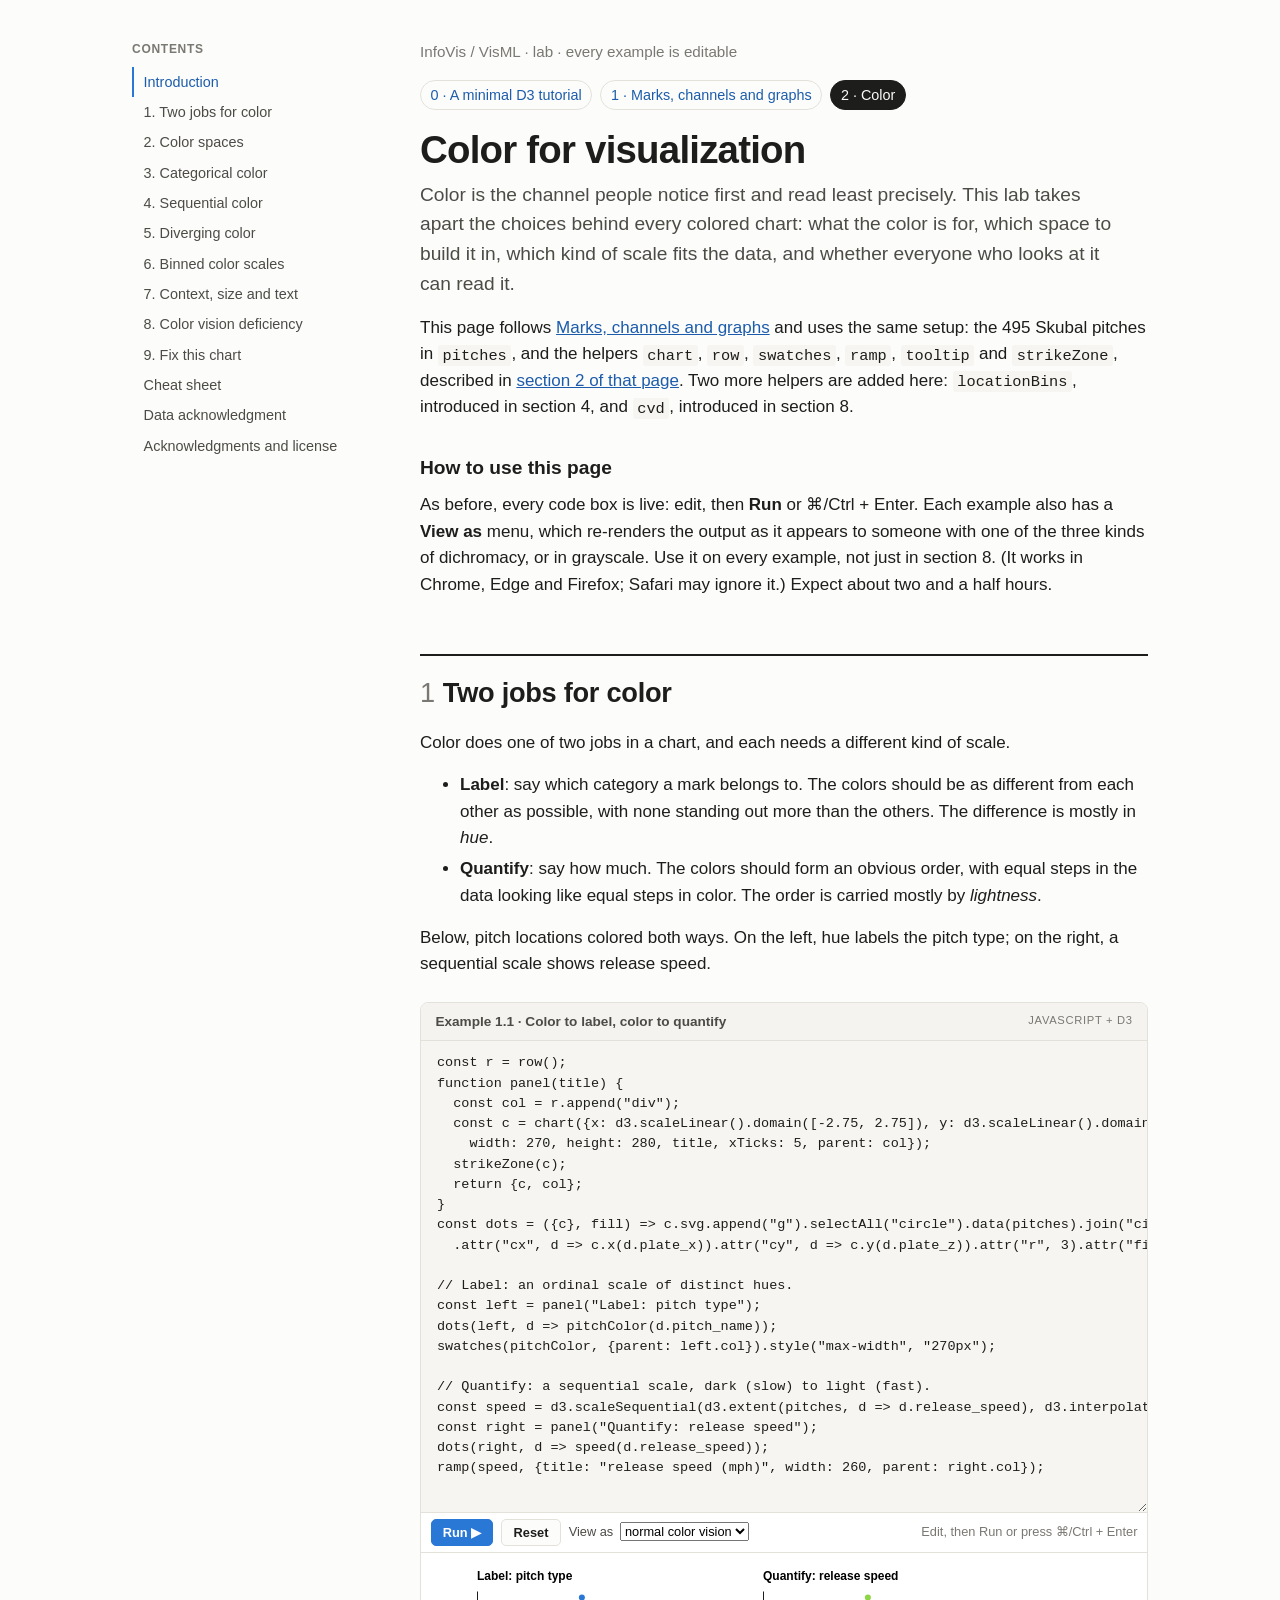
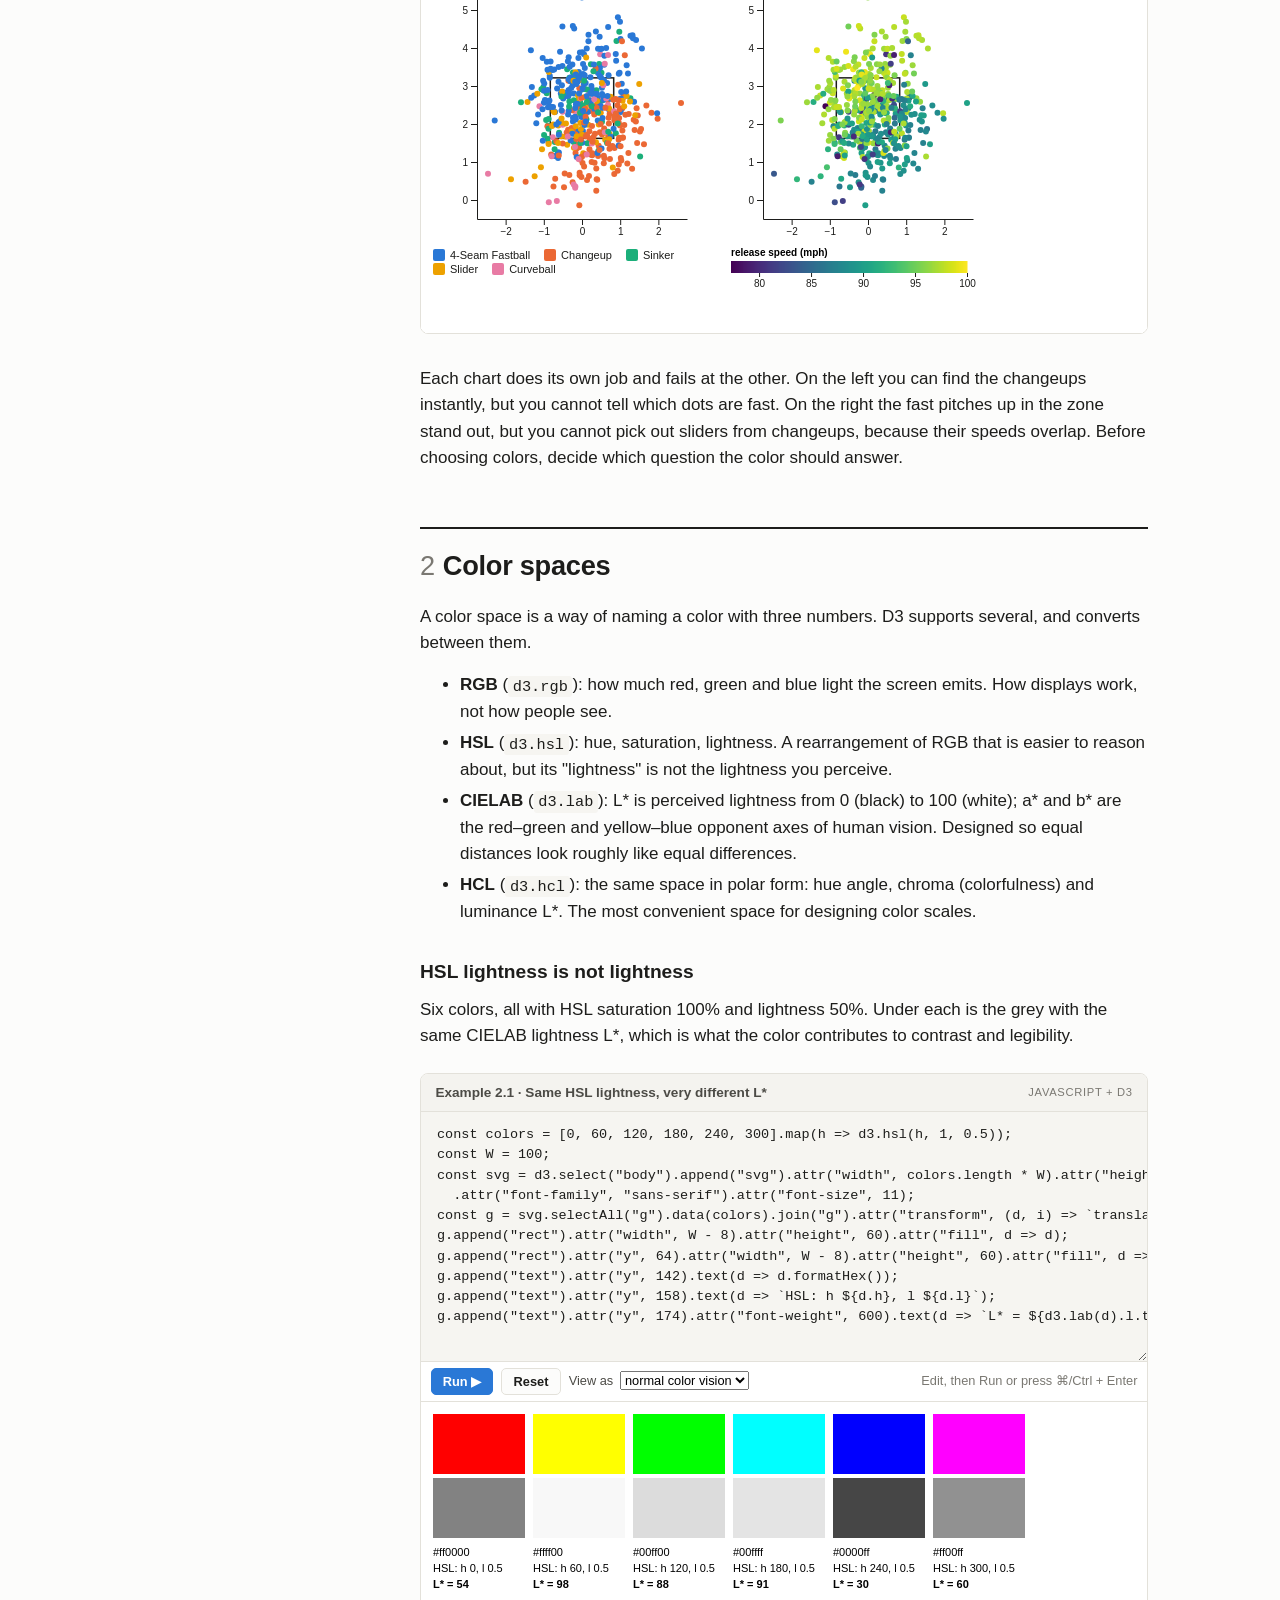
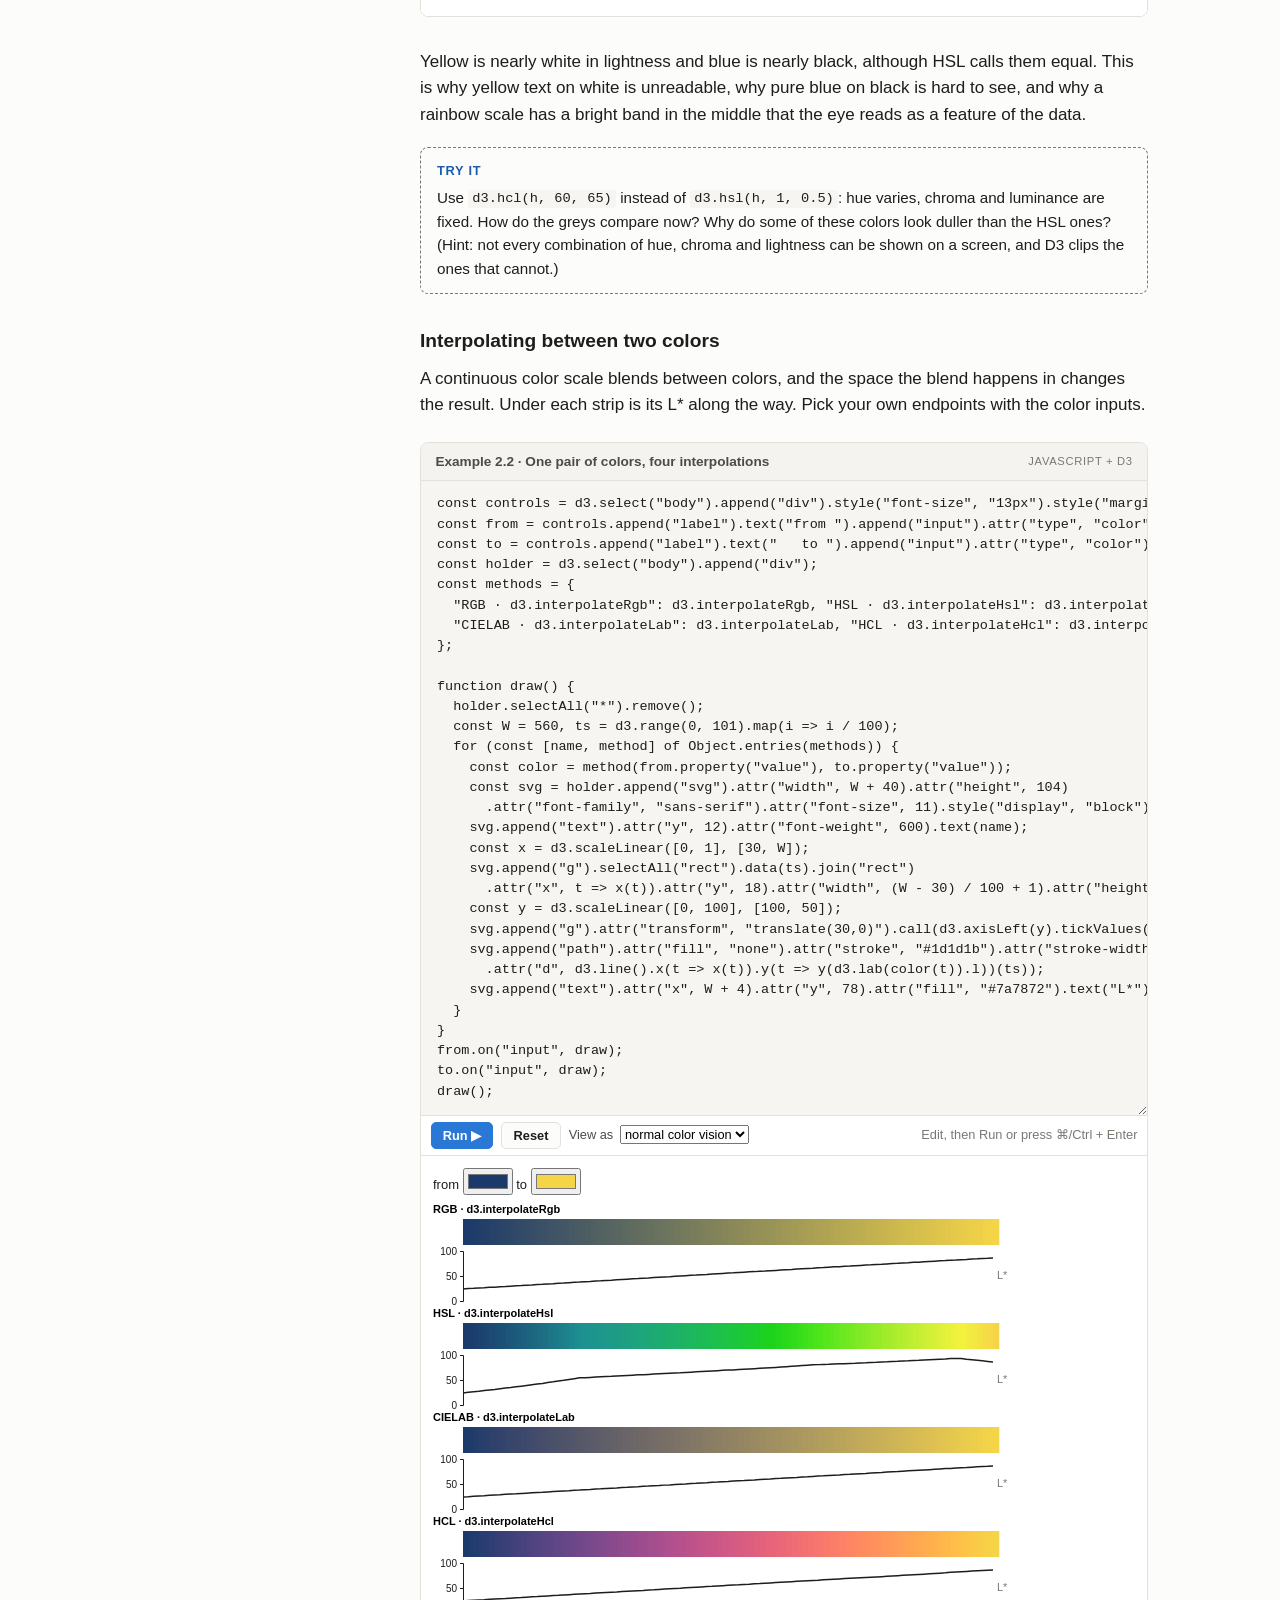
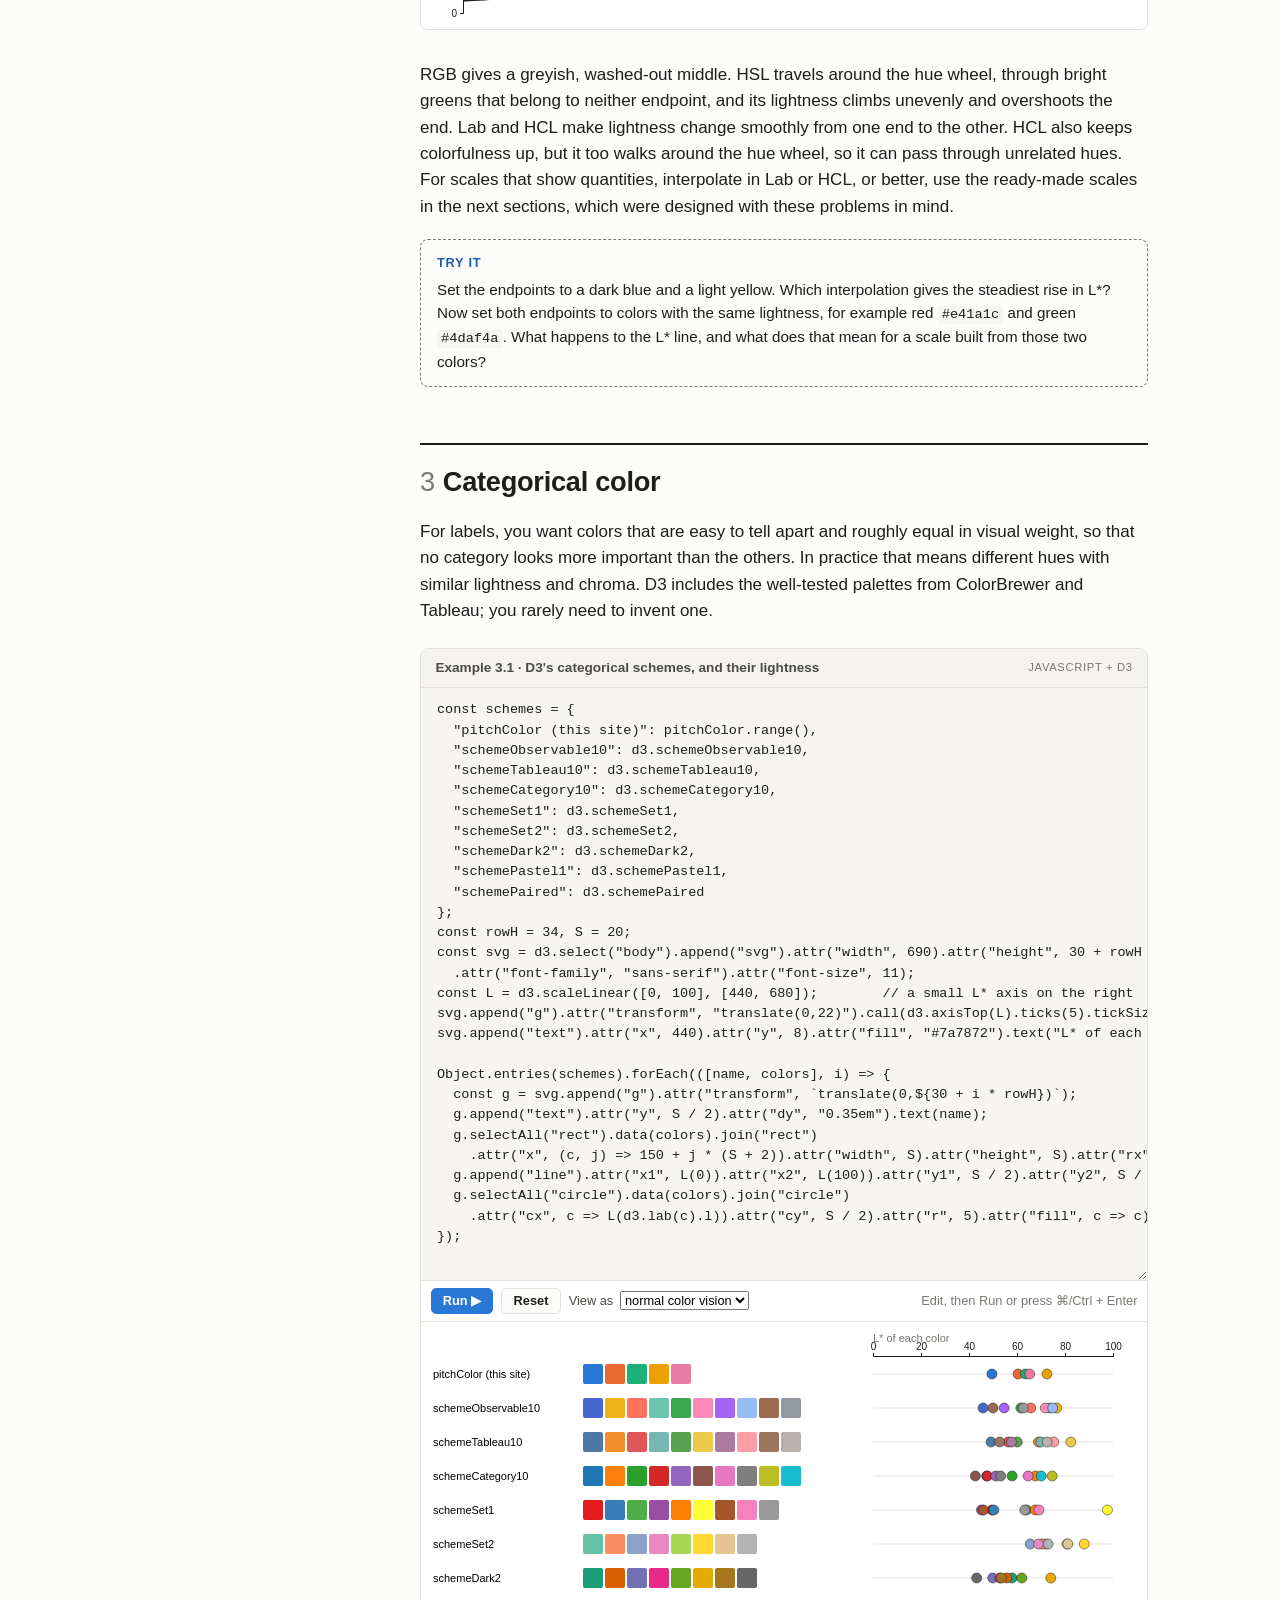
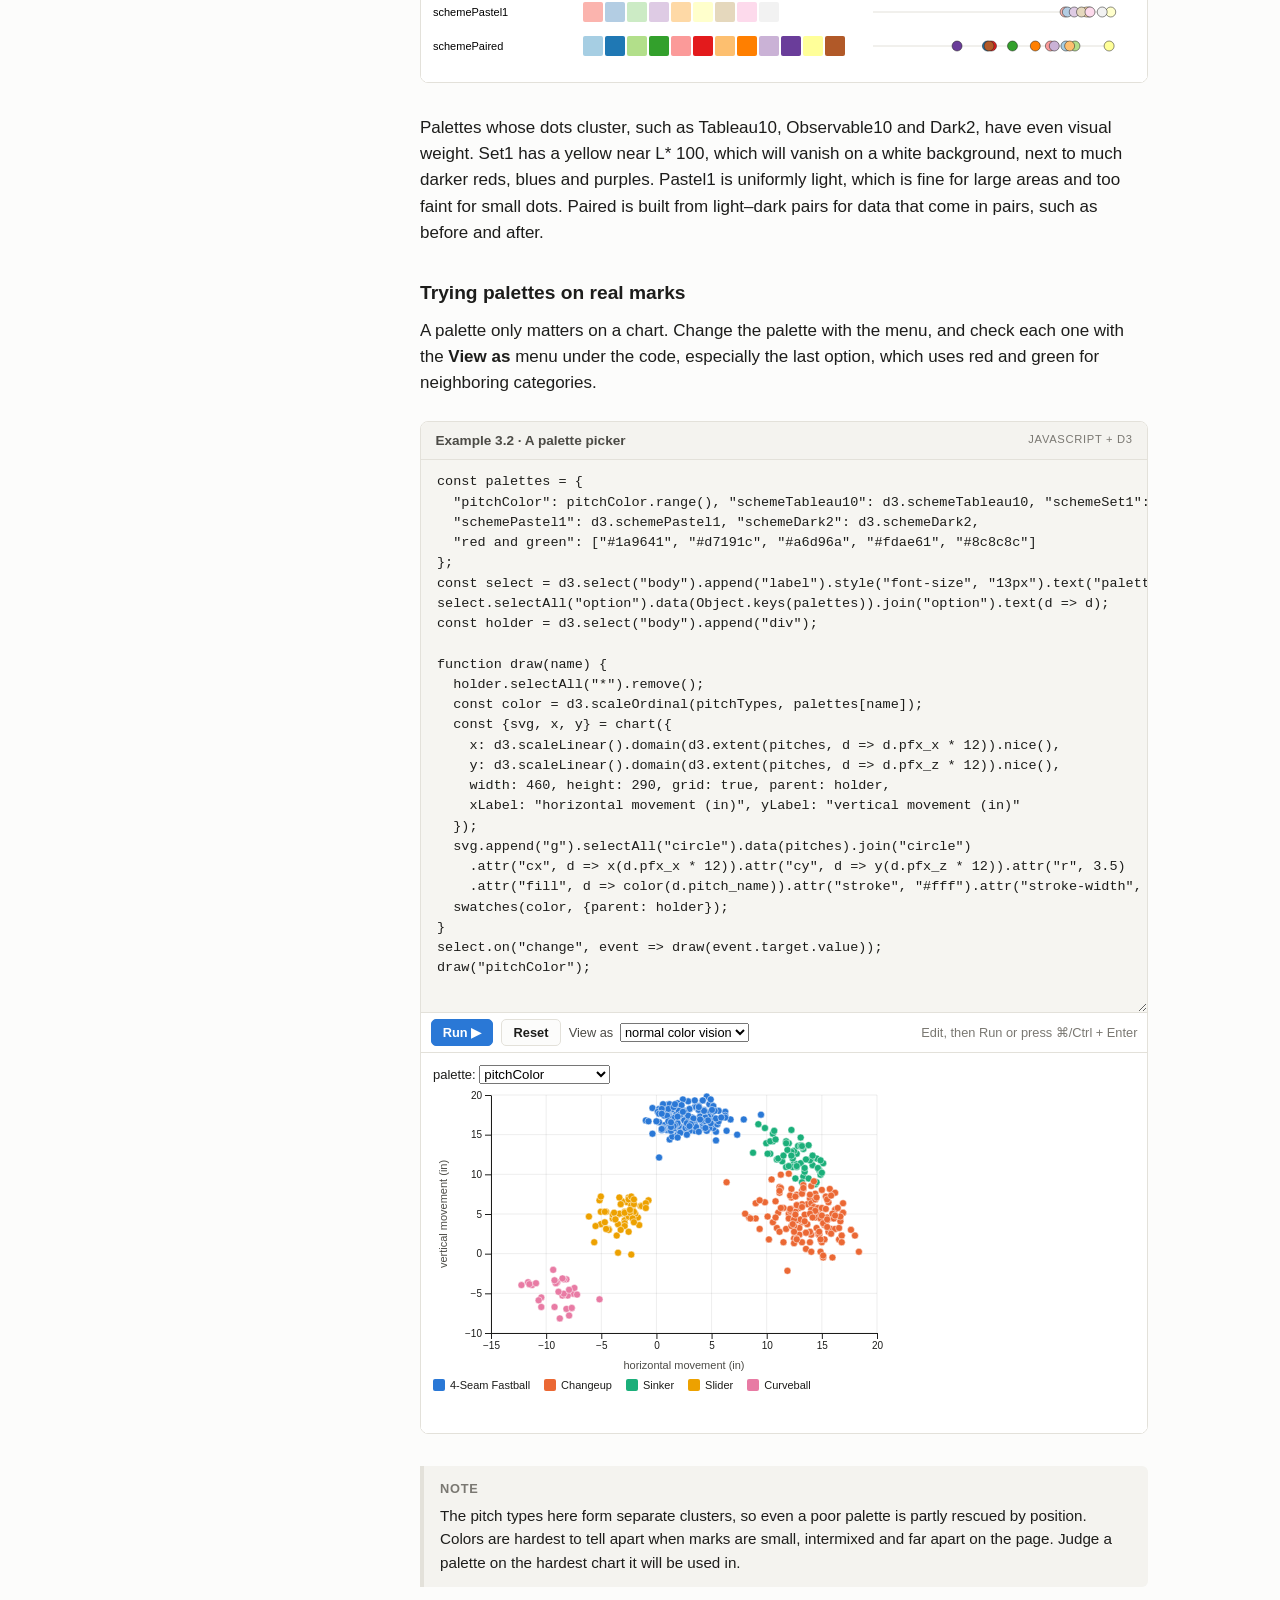
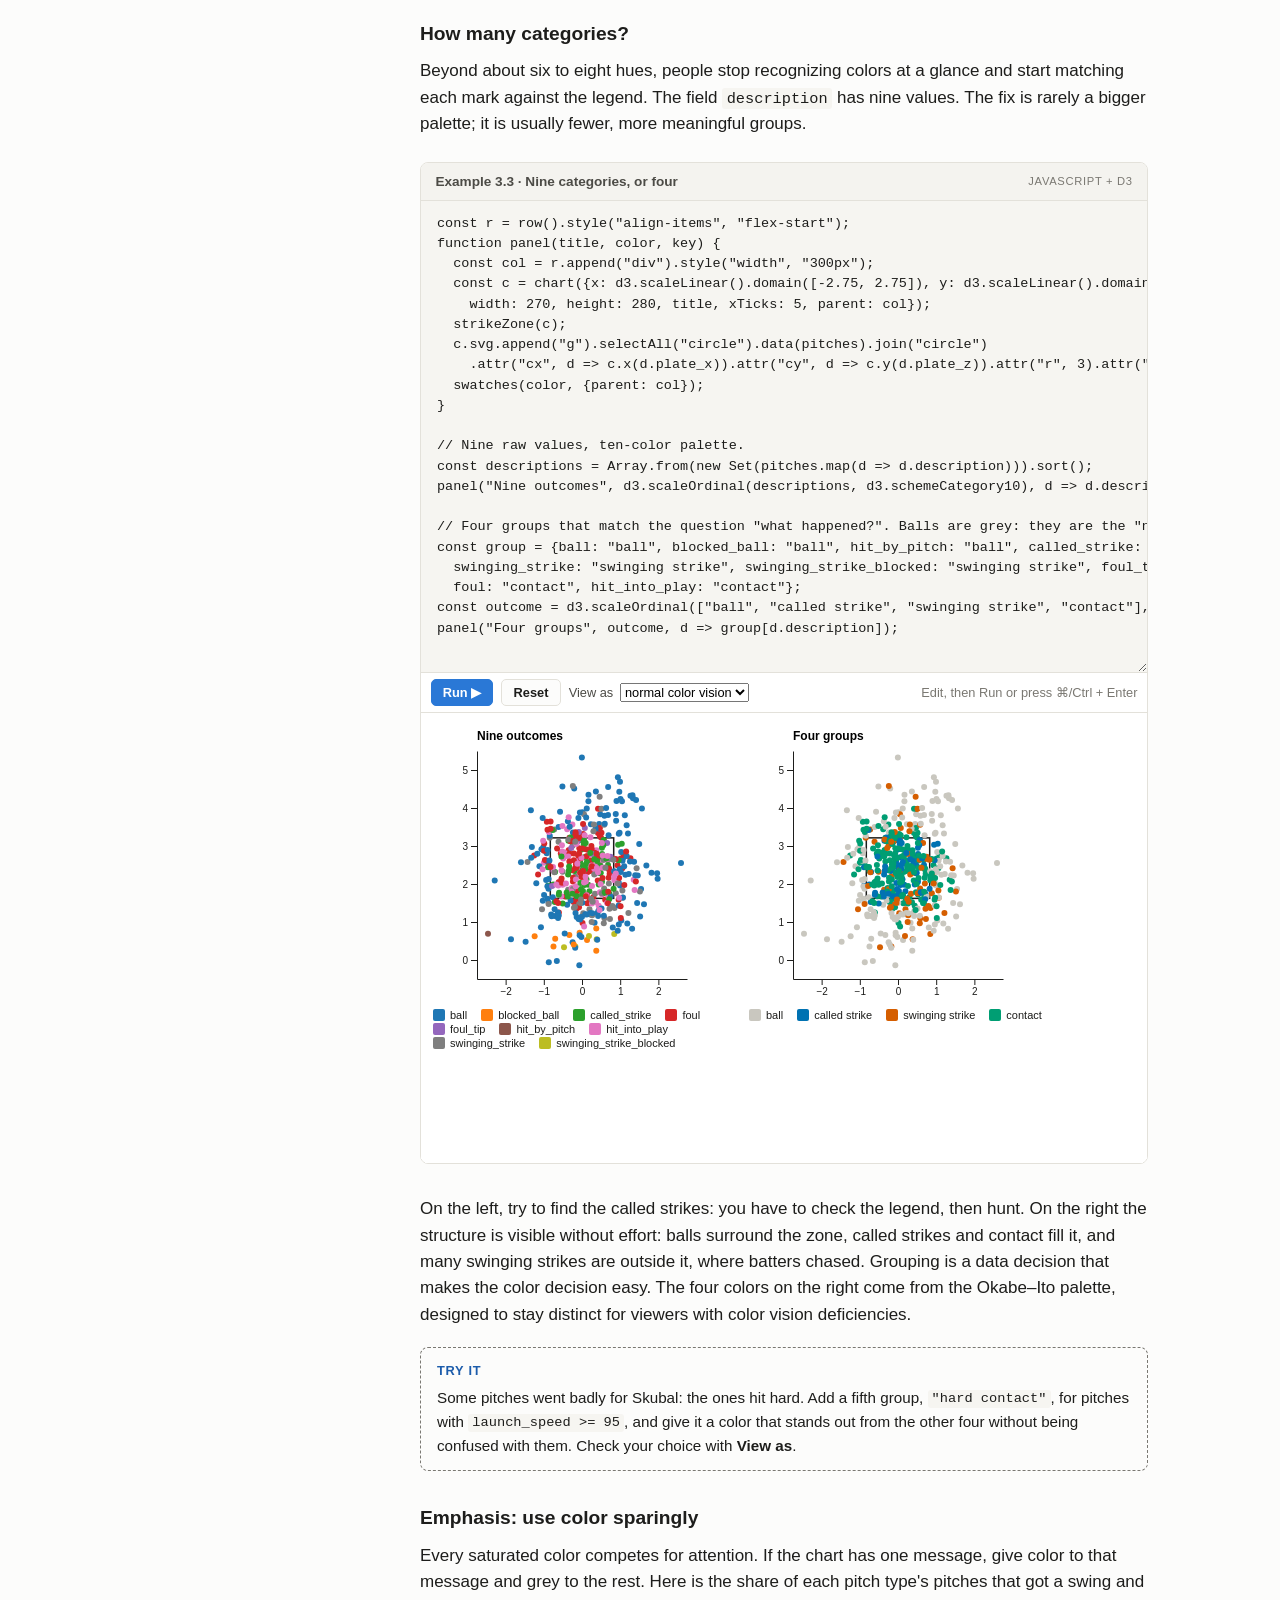
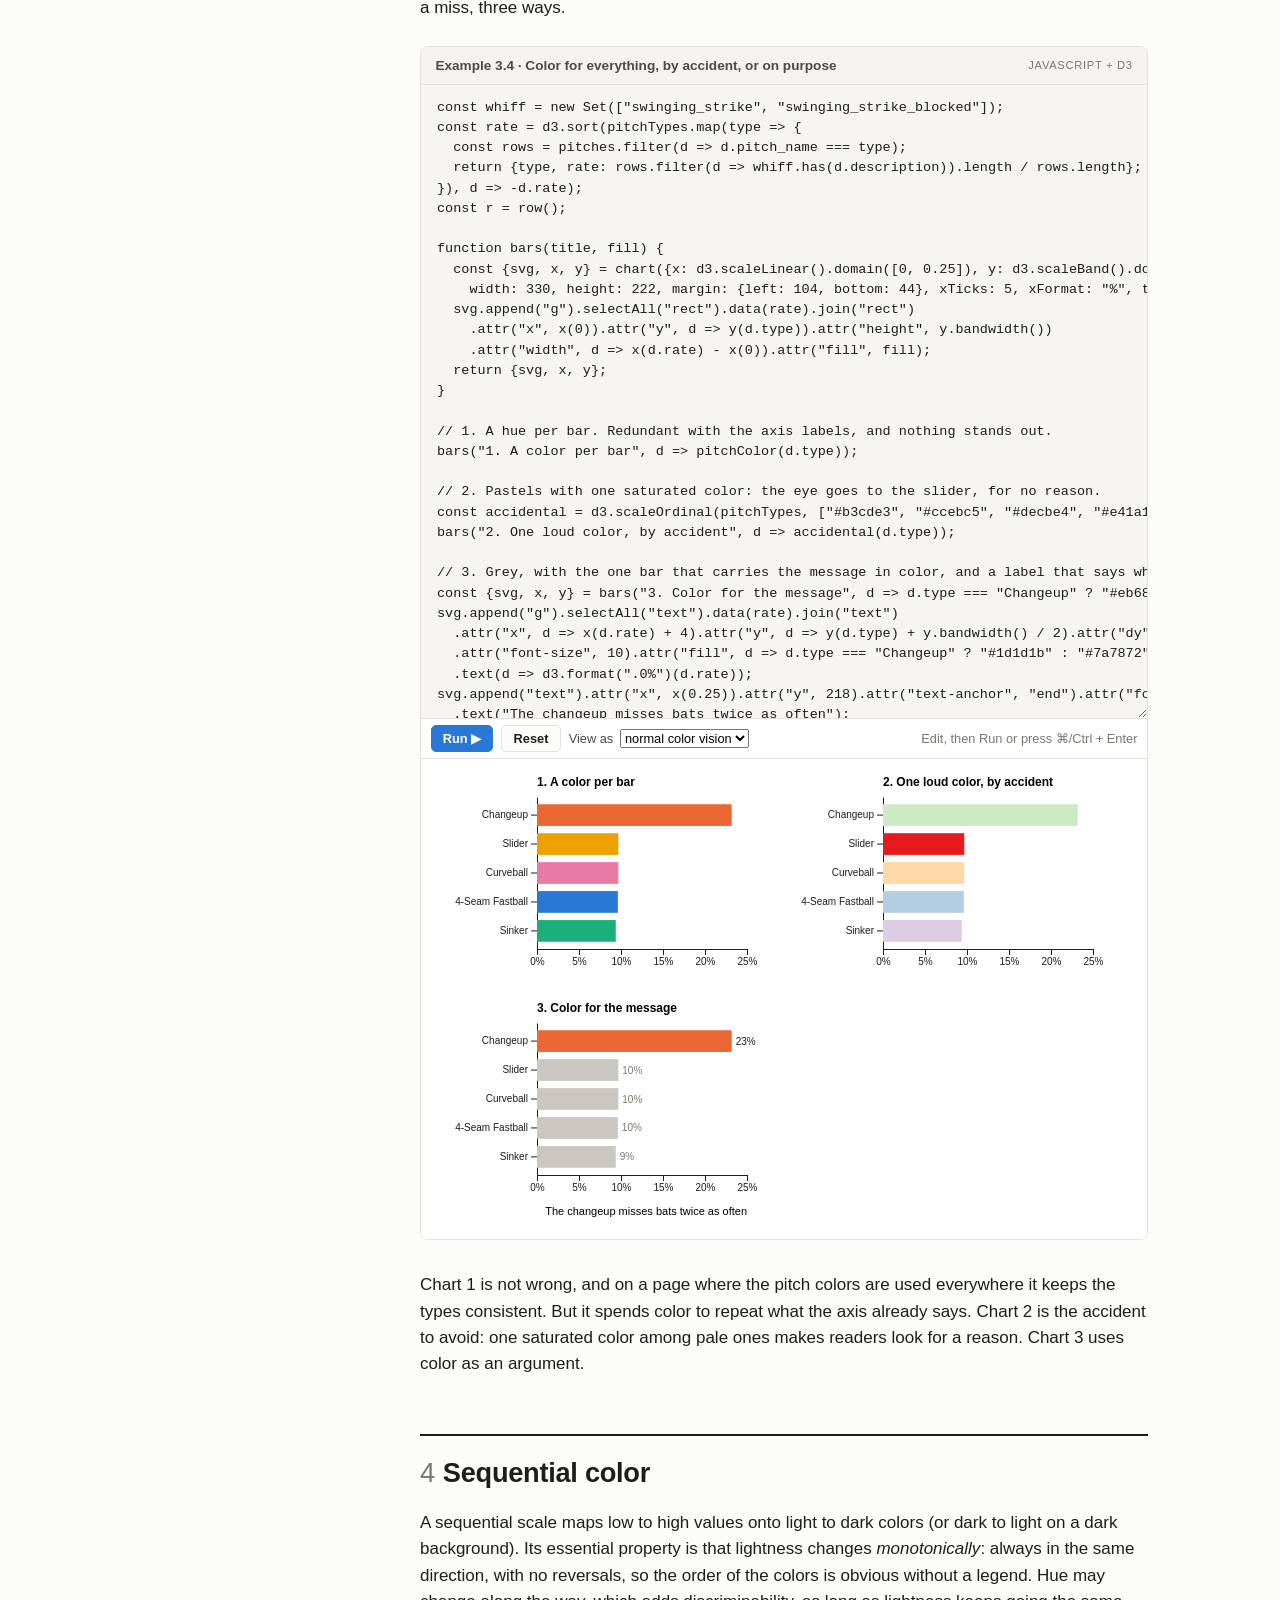
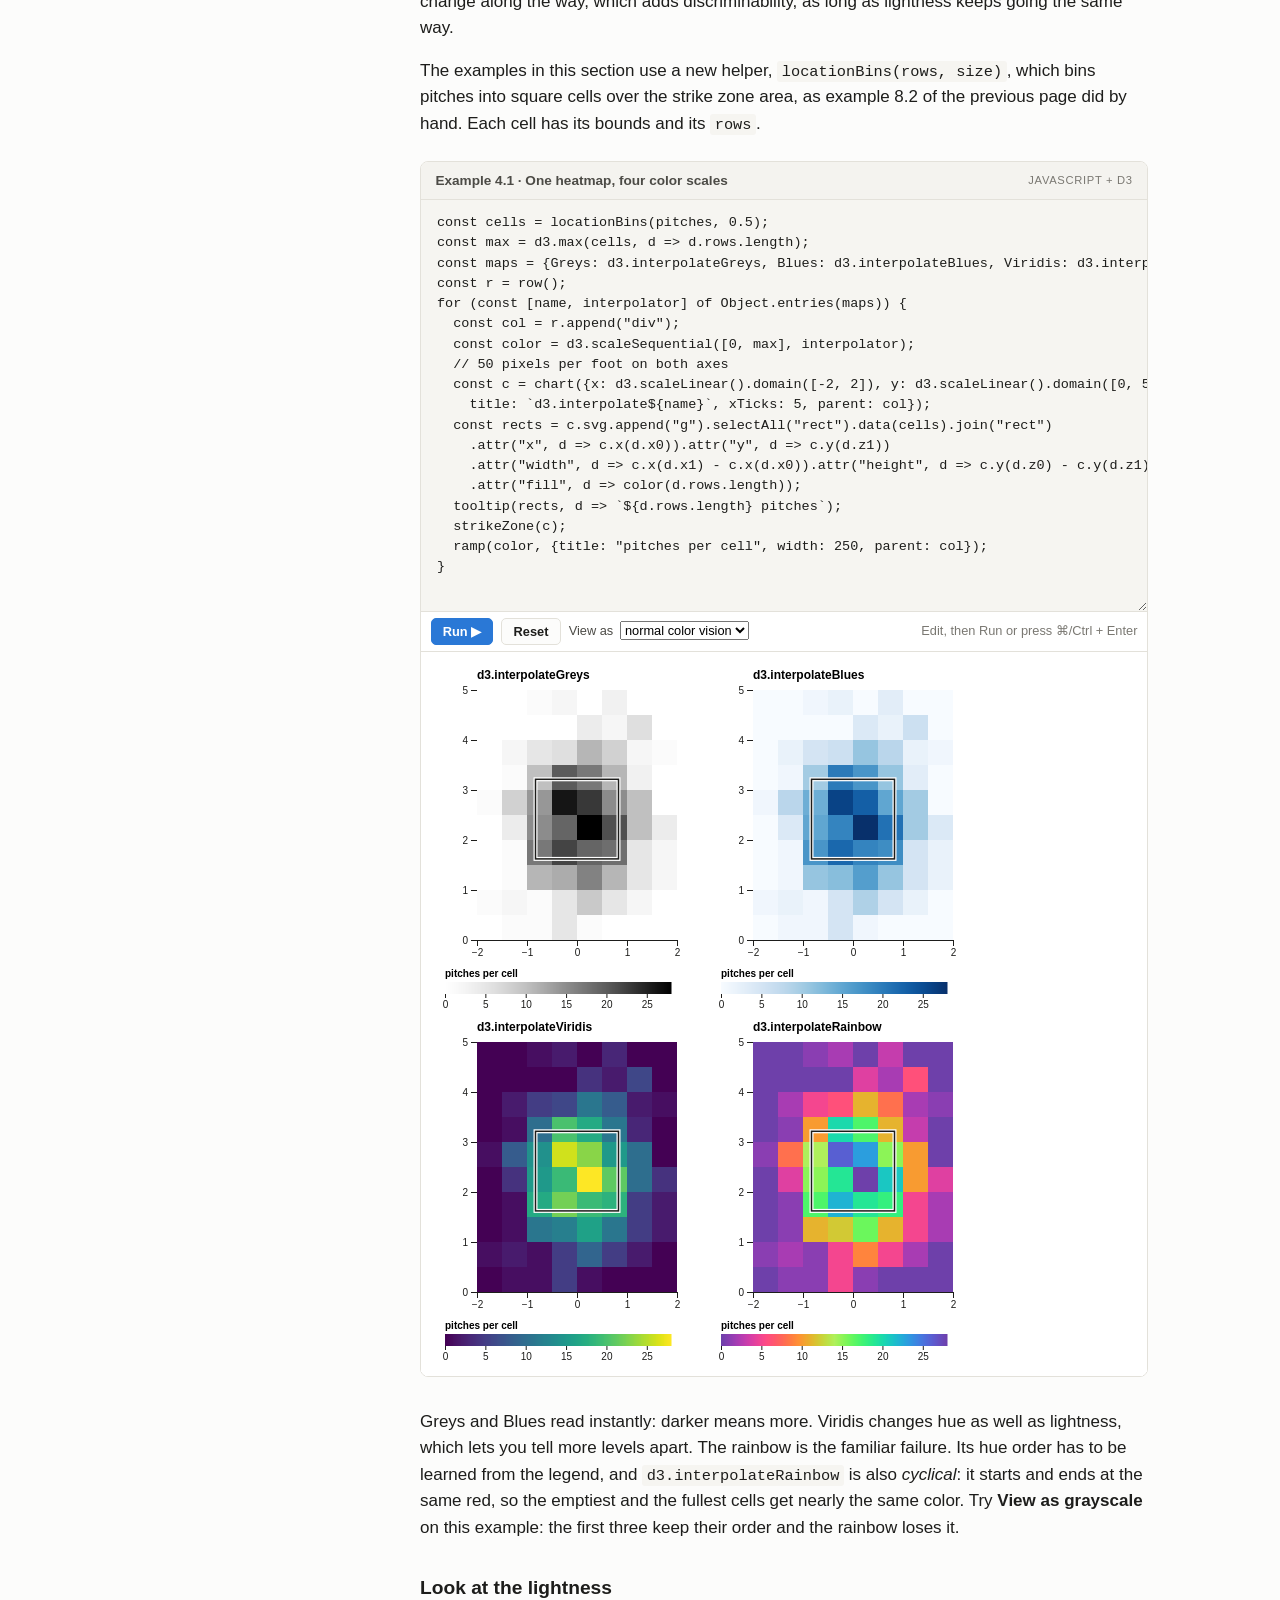
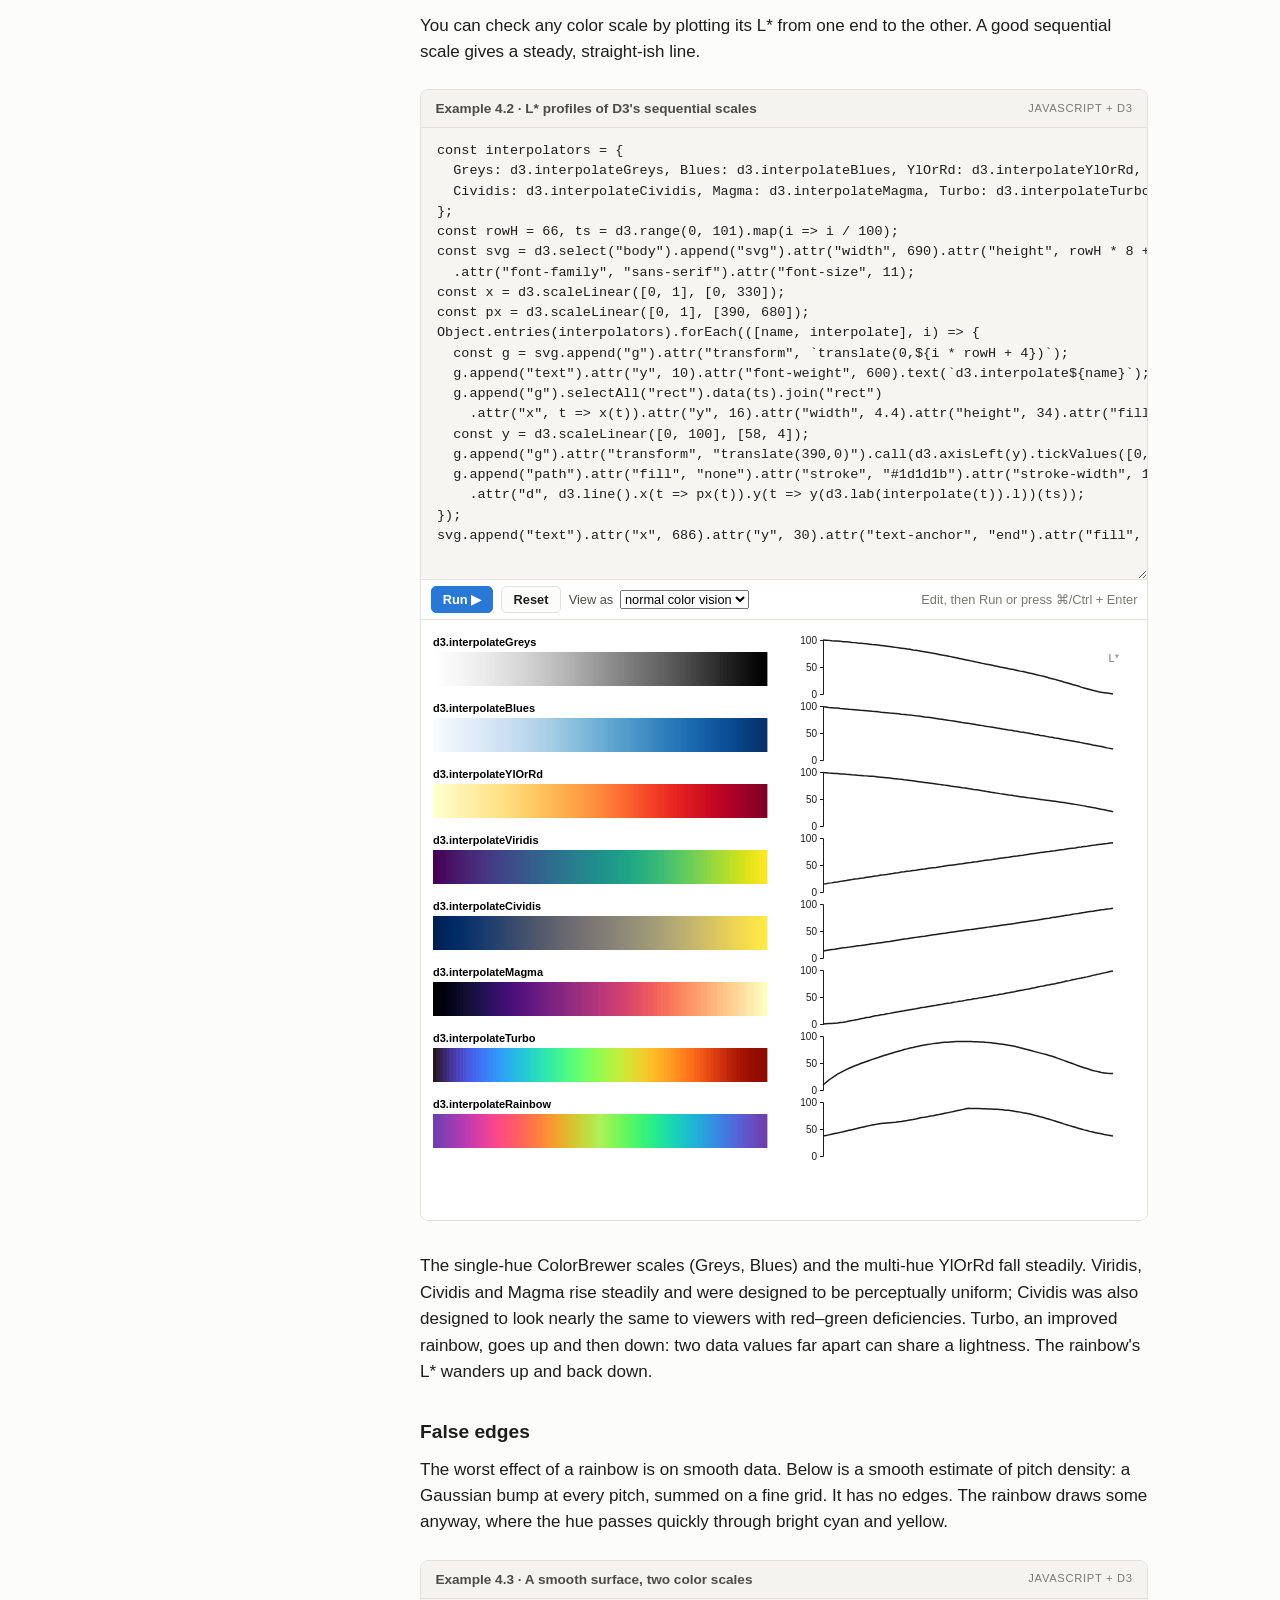
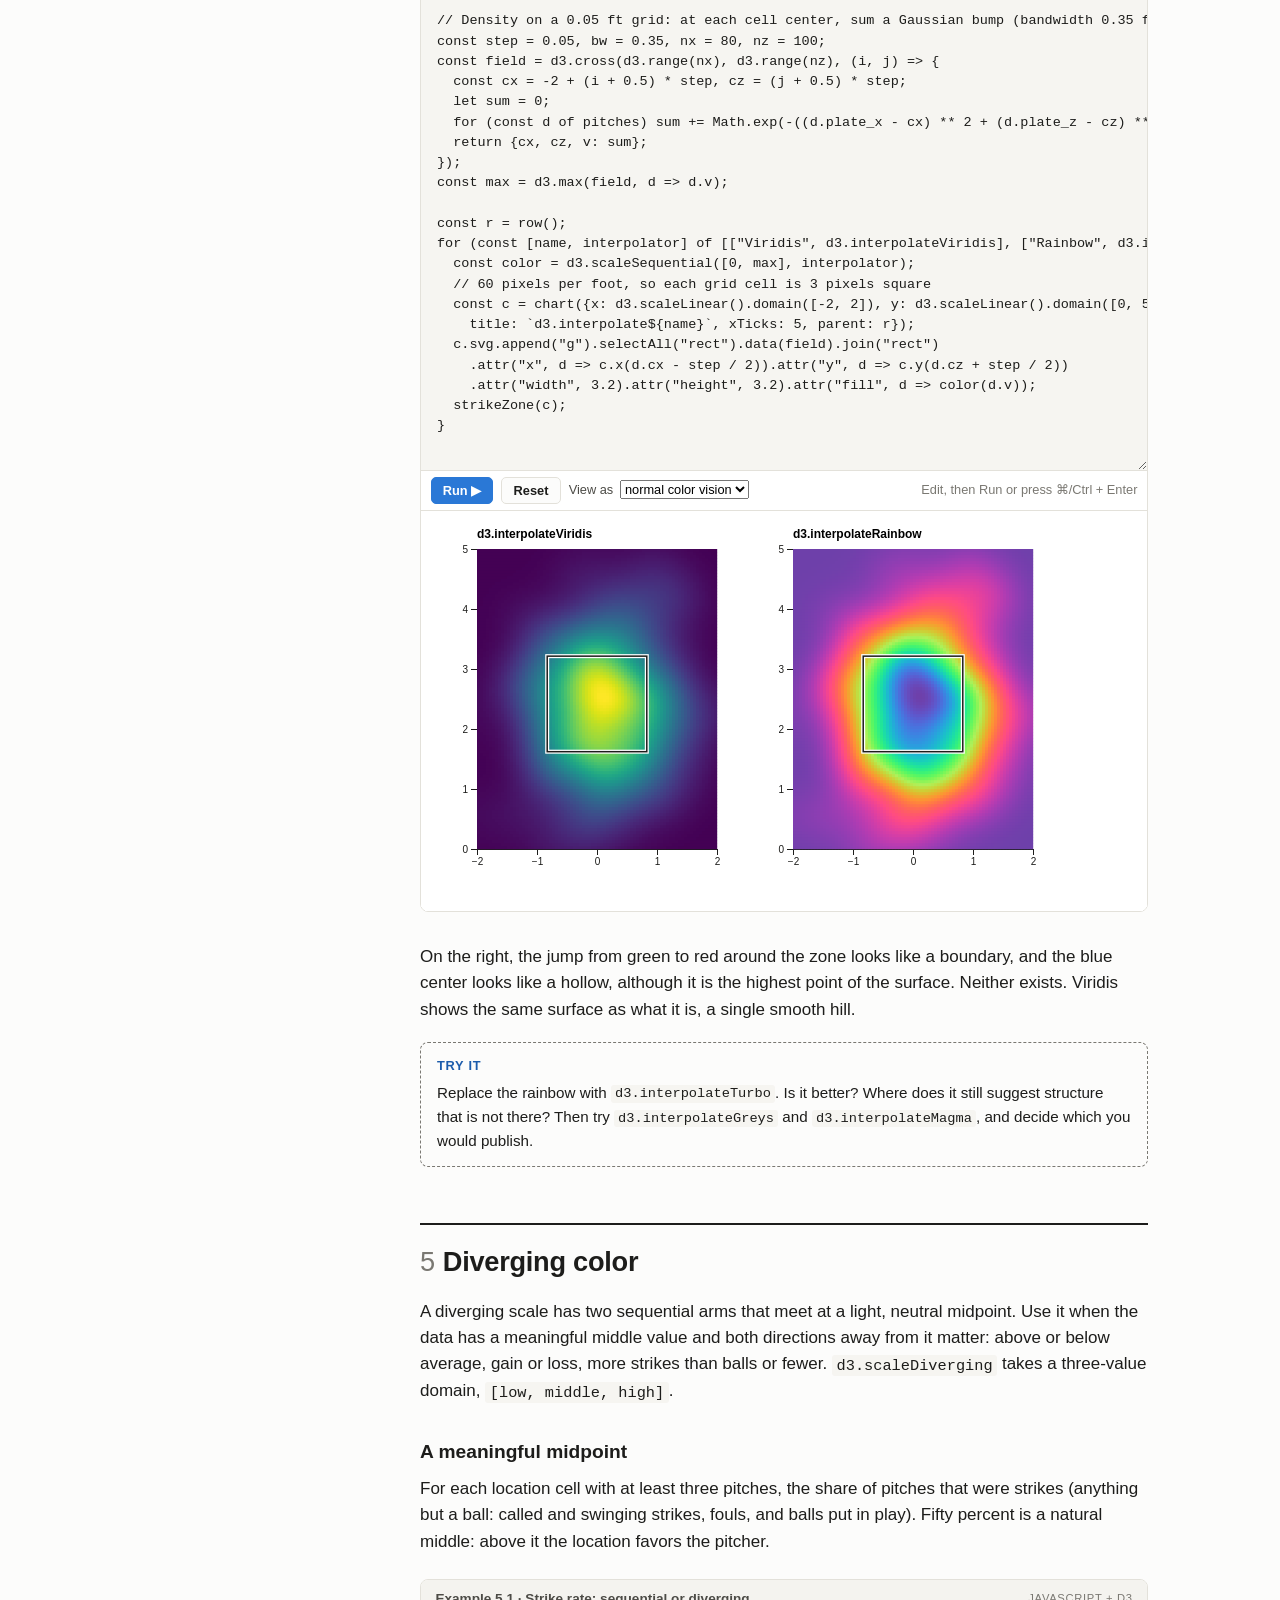
==== color.html @ 6b801fea "Add labs on marks, channels, graphs and color Two companion pages that use the same runnable-example" ====
<!doctype html>
<html lang="en">
<head>
  <meta charset="utf-8">
  <meta name="viewport" content="width=device-width, initial-scale=1">
  <title>Color for visualization</title>
  <link rel="stylesheet" href="tutorial.css">
</head>
<body data-helpers data-vision>
<div class="layout">
<nav class="toc" aria-label="Contents">
  <div class="toc-title">Contents</div>
  <ol>
    <li><a href="#intro">Introduction</a></li>
    <li><a href="#jobs">1. Two jobs for color</a></li>
    <li><a href="#spaces">2. Color spaces</a></li>
    <li><a href="#categorical">3. Categorical color</a></li>
    <li><a href="#sequential">4. Sequential color</a></li>
    <li><a href="#diverging">5. Diverging color</a></li>
    <li><a href="#binned">6. Binned color scales</a></li>
    <li><a href="#context">7. Context, size and text</a></li>
    <li><a href="#cvd">8. Color vision deficiency</a></li>
    <li><a href="#fix">9. Fix this chart</a></li>
    <li><a href="#cheatsheet">Cheat sheet</a></li>
    <li><a href="#data-ack">Data acknowledgment</a></li>
    <li><a href="#license">Acknowledgments and license</a></li>
  </ol>
</nav>

<main>
<section id="intro">
  <p class="meta">InfoVis / VisML · lab · every example is editable</p>
  <div class="series-nav">
    <a href="index.html">0 · A minimal D3 tutorial</a>
    <a href="marks.html">1 · Marks, channels and graphs</a>
    <span>2 · Color</span>
  </div>
  <h1>Color for visualization</h1>
  <p class="lede">Color is the channel people notice first and read least precisely. This lab takes apart the choices behind every colored chart: what the color is for, which space to build it in, which kind of scale fits the data, and whether everyone who looks at it can read it.</p>

  <p>This page follows <a href="marks.html">Marks, channels and graphs</a> and uses the same setup: the 495 Skubal pitches in <code>pitches</code>, and the helpers <code>chart</code>, <code>row</code>, <code>swatches</code>, <code>ramp</code>, <code>tooltip</code> and <code>strikeZone</code>, described in <a href="marks.html#helper">section 2 of that page</a>. Two more helpers are added here: <code>locationBins</code>, introduced in section 4, and <code>cvd</code>, introduced in section 8.</p>

  <h3>How to use this page</h3>
  <p>As before, every code box is live: edit, then <strong>Run</strong> or ⌘/Ctrl + Enter. Each example also has a <strong>View as</strong> menu, which re-renders the output as it appears to someone with one of the three kinds of dichromacy, or in grayscale. Use it on every example, not just in section 8. (It works in Chrome, Edge and Firefox; Safari may ignore it.) Expect about two and a half hours.</p>
</section>

<section id="jobs">
  <h2><span class="num">1</span>Two jobs for color</h2>
  <p>Color does one of two jobs in a chart, and each needs a different kind of scale.</p>
  <ul>
    <li><strong>Label</strong>: say which category a mark belongs to. The colors should be as different from each other as possible, with none standing out more than the others. The difference is mostly in <em>hue</em>.</li>
    <li><strong>Quantify</strong>: say how much. The colors should form an obvious order, with equal steps in the data looking like equal steps in color. The order is carried mostly by <em>lightness</em>.</li>
  </ul>
  <p>Below, pitch locations colored both ways. On the left, hue labels the pitch type; on the right, a sequential scale shows release speed.</p>
  <figure class="example" data-mode="js" data-height="380" data-title="Example 1.1 · Color to label, color to quantify">
  <script type="text/plain">
    const r = row();
    function panel(title) {
      const col = r.append("div");
      const c = chart({x: d3.scaleLinear().domain([-2.75, 2.75]), y: d3.scaleLinear().domain([-0.5, 5.5]),
        width: 270, height: 280, title, xTicks: 5, parent: col});
      strikeZone(c);
      return {c, col};
    }
    const dots = ({c}, fill) => c.svg.append("g").selectAll("circle").data(pitches).join("circle")
      .attr("cx", d => c.x(d.plate_x)).attr("cy", d => c.y(d.plate_z)).attr("r", 3).attr("fill", fill);

    // Label: an ordinal scale of distinct hues.
    const left = panel("Label: pitch type");
    dots(left, d => pitchColor(d.pitch_name));
    swatches(pitchColor, {parent: left.col}).style("max-width", "270px");

    // Quantify: a sequential scale, dark (slow) to light (fast).
    const speed = d3.scaleSequential(d3.extent(pitches, d => d.release_speed), d3.interpolateViridis);
    const right = panel("Quantify: release speed");
    dots(right, d => speed(d.release_speed));
    ramp(speed, {title: "release speed (mph)", width: 260, parent: right.col});
  </script>
  </figure>
  <p>Each chart does its own job and fails at the other. On the left you can find the changeups instantly, but you cannot tell which dots are fast. On the right the fast pitches up in the zone stand out, but you cannot pick out sliders from changeups, because their speeds overlap. Before choosing colors, decide which question the color should answer.</p>
</section>

<section id="spaces">
  <h2><span class="num">2</span>Color spaces</h2>
  <p>A color space is a way of naming a color with three numbers. D3 supports several, and converts between them.</p>
  <ul>
    <li><strong>RGB</strong> (<code>d3.rgb</code>): how much red, green and blue light the screen emits. How displays work, not how people see.</li>
    <li><strong>HSL</strong> (<code>d3.hsl</code>): hue, saturation, lightness. A rearrangement of RGB that is easier to reason about, but its "lightness" is not the lightness you perceive.</li>
    <li><strong>CIELAB</strong> (<code>d3.lab</code>): L* is perceived lightness from 0 (black) to 100 (white); a* and b* are the red–green and yellow–blue opponent axes of human vision. Designed so equal distances look roughly like equal differences.</li>
    <li><strong>HCL</strong> (<code>d3.hcl</code>): the same space in polar form: hue angle, chroma (colorfulness) and luminance L*. The most convenient space for designing color scales.</li>
  </ul>

  <h3>HSL lightness is not lightness</h3>
  <p>Six colors, all with HSL saturation 100% and lightness 50%. Under each is the grey with the same CIELAB lightness L*, which is what the color contributes to contrast and legibility.</p>
  <figure class="example" data-mode="js" data-height="210" data-title="Example 2.1 · Same HSL lightness, very different L*">
  <script type="text/plain">
    const colors = [0, 60, 120, 180, 240, 300].map(h => d3.hsl(h, 1, 0.5));
    const W = 100;
    const svg = d3.select("body").append("svg").attr("width", colors.length * W).attr("height", 190)
      .attr("font-family", "sans-serif").attr("font-size", 11);
    const g = svg.selectAll("g").data(colors).join("g").attr("transform", (d, i) => `translate(${i * W},0)`);
    g.append("rect").attr("width", W - 8).attr("height", 60).attr("fill", d => d);
    g.append("rect").attr("y", 64).attr("width", W - 8).attr("height", 60).attr("fill", d => d3.lab(d3.lab(d).l, 0, 0));
    g.append("text").attr("y", 142).text(d => d.formatHex());
    g.append("text").attr("y", 158).text(d => `HSL: h ${d.h}, l ${d.l}`);
    g.append("text").attr("y", 174).attr("font-weight", 600).text(d => `L* = ${d3.lab(d).l.toFixed(0)}`);
  </script>
  </figure>
  <p>Yellow is nearly white in lightness and blue is nearly black, although HSL calls them equal. This is why yellow text on white is unreadable, why pure blue on black is hard to see, and why a rainbow scale has a bright band in the middle that the eye reads as a feature of the data.</p>
  <div class="exercise">Use <code>d3.hcl(h, 60, 65)</code> instead of <code>d3.hsl(h, 1, 0.5)</code>: hue varies, chroma and luminance are fixed. How do the greys compare now? Why do some of these colors look duller than the HSL ones? (Hint: not every combination of hue, chroma and lightness can be shown on a screen, and D3 clips the ones that cannot.)</div>

  <h3>Interpolating between two colors</h3>
  <p>A continuous color scale blends between colors, and the space the blend happens in changes the result. Under each strip is its L* along the way. Pick your own endpoints with the color inputs.</p>
  <figure class="example" data-mode="js" data-height="470" data-title="Example 2.2 · One pair of colors, four interpolations">
  <script type="text/plain">
    const controls = d3.select("body").append("div").style("font-size", "13px").style("margin-bottom", "6px");
    const from = controls.append("label").text("from ").append("input").attr("type", "color").property("value", "#1b3a6b");
    const to = controls.append("label").text("   to ").append("input").attr("type", "color").property("value", "#f5d547");
    const holder = d3.select("body").append("div");
    const methods = {
      "RGB · d3.interpolateRgb": d3.interpolateRgb, "HSL · d3.interpolateHsl": d3.interpolateHsl,
      "CIELAB · d3.interpolateLab": d3.interpolateLab, "HCL · d3.interpolateHcl": d3.interpolateHcl
    };

    function draw() {
      holder.selectAll("*").remove();
      const W = 560, ts = d3.range(0, 101).map(i => i / 100);
      for (const [name, method] of Object.entries(methods)) {
        const color = method(from.property("value"), to.property("value"));
        const svg = holder.append("svg").attr("width", W + 40).attr("height", 104)
          .attr("font-family", "sans-serif").attr("font-size", 11).style("display", "block");
        svg.append("text").attr("y", 12).attr("font-weight", 600).text(name);
        const x = d3.scaleLinear([0, 1], [30, W]);
        svg.append("g").selectAll("rect").data(ts).join("rect")
          .attr("x", t => x(t)).attr("y", 18).attr("width", (W - 30) / 100 + 1).attr("height", 26).attr("fill", t => color(t));
        const y = d3.scaleLinear([0, 100], [100, 50]);
        svg.append("g").attr("transform", "translate(30,0)").call(d3.axisLeft(y).tickValues([0, 50, 100]).tickSize(3));
        svg.append("path").attr("fill", "none").attr("stroke", "#1d1d1b").attr("stroke-width", 1.5)
          .attr("d", d3.line().x(t => x(t)).y(t => y(d3.lab(color(t)).l))(ts));
        svg.append("text").attr("x", W + 4).attr("y", 78).attr("fill", "#7a7872").text("L*");
      }
    }
    from.on("input", draw);
    to.on("input", draw);
    draw();
  </script>
  </figure>
  <p>RGB gives a greyish, washed-out middle. HSL travels around the hue wheel, through bright greens that belong to neither endpoint, and its lightness climbs unevenly and overshoots the end. Lab and HCL make lightness change smoothly from one end to the other. HCL also keeps colorfulness up, but it too walks around the hue wheel, so it can pass through unrelated hues. For scales that show quantities, interpolate in Lab or HCL, or better, use the ready-made scales in the next sections, which were designed with these problems in mind.</p>
  <div class="exercise">Set the endpoints to a dark blue and a light yellow. Which interpolation gives the steadiest rise in L*? Now set both endpoints to colors with the same lightness, for example red <code>#e41a1c</code> and green <code>#4daf4a</code>. What happens to the L* line, and what does that mean for a scale built from those two colors?</div>
</section>

<section id="categorical">
  <h2><span class="num">3</span>Categorical color</h2>
  <p>For labels, you want colors that are easy to tell apart and roughly equal in visual weight, so that no category looks more important than the others. In practice that means different hues with similar lightness and chroma. D3 includes the well-tested palettes from ColorBrewer and Tableau; you rarely need to invent one.</p>
  <figure class="example" data-mode="js" data-height="360" data-title="Example 3.1 · D3's categorical schemes, and their lightness">
  <script type="text/plain">
    const schemes = {
      "pitchColor (this site)": pitchColor.range(),
      "schemeObservable10": d3.schemeObservable10,
      "schemeTableau10": d3.schemeTableau10,
      "schemeCategory10": d3.schemeCategory10,
      "schemeSet1": d3.schemeSet1,
      "schemeSet2": d3.schemeSet2,
      "schemeDark2": d3.schemeDark2,
      "schemePastel1": d3.schemePastel1,
      "schemePaired": d3.schemePaired
    };
    const rowH = 34, S = 20;
    const svg = d3.select("body").append("svg").attr("width", 690).attr("height", 30 + rowH * Object.keys(schemes).length)
      .attr("font-family", "sans-serif").attr("font-size", 11);
    const L = d3.scaleLinear([0, 100], [440, 680]);        // a small L* axis on the right
    svg.append("g").attr("transform", "translate(0,22)").call(d3.axisTop(L).ticks(5).tickSize(3));
    svg.append("text").attr("x", 440).attr("y", 8).attr("fill", "#7a7872").text("L* of each color");

    Object.entries(schemes).forEach(([name, colors], i) => {
      const g = svg.append("g").attr("transform", `translate(0,${30 + i * rowH})`);
      g.append("text").attr("y", S / 2).attr("dy", "0.35em").text(name);
      g.selectAll("rect").data(colors).join("rect")
        .attr("x", (c, j) => 150 + j * (S + 2)).attr("width", S).attr("height", S).attr("rx", 2).attr("fill", c => c);
      g.append("line").attr("x1", L(0)).attr("x2", L(100)).attr("y1", S / 2).attr("y2", S / 2).attr("stroke", "#e3e1da");
      g.selectAll("circle").data(colors).join("circle")
        .attr("cx", c => L(d3.lab(c).l)).attr("cy", S / 2).attr("r", 5).attr("fill", c => c).attr("stroke", "#1d1d1b").attr("stroke-width", 0.5);
    });
  </script>
  </figure>
  <p>Palettes whose dots cluster, such as Tableau10, Observable10 and Dark2, have even visual weight. Set1 has a yellow near L* 100, which will vanish on a white background, next to much darker reds, blues and purples. Pastel1 is uniformly light, which is fine for large areas and too faint for small dots. Paired is built from light–dark pairs for data that come in pairs, such as before and after.</p>

  <h3>Trying palettes on real marks</h3>
  <p>A palette only matters on a chart. Change the palette with the menu, and check each one with the <strong>View as</strong> menu under the code, especially the last option, which uses red and green for neighboring categories.</p>
  <figure class="example" data-mode="js" data-height="380" data-title="Example 3.2 · A palette picker">
  <script type="text/plain">
    const palettes = {
      "pitchColor": pitchColor.range(), "schemeTableau10": d3.schemeTableau10, "schemeSet1": d3.schemeSet1,
      "schemePastel1": d3.schemePastel1, "schemeDark2": d3.schemeDark2,
      "red and green": ["#1a9641", "#d7191c", "#a6d96a", "#fdae61", "#8c8c8c"]
    };
    const select = d3.select("body").append("label").style("font-size", "13px").text("palette: ").append("select");
    select.selectAll("option").data(Object.keys(palettes)).join("option").text(d => d);
    const holder = d3.select("body").append("div");

    function draw(name) {
      holder.selectAll("*").remove();
      const color = d3.scaleOrdinal(pitchTypes, palettes[name]);
      const {svg, x, y} = chart({
        x: d3.scaleLinear().domain(d3.extent(pitches, d => d.pfx_x * 12)).nice(),
        y: d3.scaleLinear().domain(d3.extent(pitches, d => d.pfx_z * 12)).nice(),
        width: 460, height: 290, grid: true, parent: holder,
        xLabel: "horizontal movement (in)", yLabel: "vertical movement (in)"
      });
      svg.append("g").selectAll("circle").data(pitches).join("circle")
        .attr("cx", d => x(d.pfx_x * 12)).attr("cy", d => y(d.pfx_z * 12)).attr("r", 3.5)
        .attr("fill", d => color(d.pitch_name)).attr("stroke", "#fff").attr("stroke-width", 0.5);
      swatches(color, {parent: holder});
    }
    select.on("change", event => draw(event.target.value));
    draw("pitchColor");
  </script>
  </figure>
  <aside class="note">The pitch types here form separate clusters, so even a poor palette is partly rescued by position. Colors are hardest to tell apart when marks are small, intermixed and far apart on the page. Judge a palette on the hardest chart it will be used in.</aside>

  <h3>How many categories?</h3>
  <p>Beyond about six to eight hues, people stop recognizing colors at a glance and start matching each mark against the legend. The field <code>description</code> has nine values. The fix is rarely a bigger palette; it is usually fewer, more meaningful groups.</p>
  <figure class="example" data-mode="js" data-height="450" data-title="Example 3.3 · Nine categories, or four">
  <script type="text/plain">
    const r = row().style("align-items", "flex-start");
    function panel(title, color, key) {
      const col = r.append("div").style("width", "300px");
      const c = chart({x: d3.scaleLinear().domain([-2.75, 2.75]), y: d3.scaleLinear().domain([-0.5, 5.5]),
        width: 270, height: 280, title, xTicks: 5, parent: col});
      strikeZone(c);
      c.svg.append("g").selectAll("circle").data(pitches).join("circle")
        .attr("cx", d => c.x(d.plate_x)).attr("cy", d => c.y(d.plate_z)).attr("r", 3).attr("fill", d => color(key(d)));
      swatches(color, {parent: col});
    }

    // Nine raw values, ten-color palette.
    const descriptions = Array.from(new Set(pitches.map(d => d.description))).sort();
    panel("Nine outcomes", d3.scaleOrdinal(descriptions, d3.schemeCategory10), d => d.description);

    // Four groups that match the question "what happened?". Balls are grey: they are the "nothing happened" case.
    const group = {ball: "ball", blocked_ball: "ball", hit_by_pitch: "ball", called_strike: "called strike",
      swinging_strike: "swinging strike", swinging_strike_blocked: "swinging strike", foul_tip: "swinging strike",
      foul: "contact", hit_into_play: "contact"};
    const outcome = d3.scaleOrdinal(["ball", "called strike", "swinging strike", "contact"], ["#c9c7bf", "#0072b2", "#d55e00", "#009e73"]);
    panel("Four groups", outcome, d => group[d.description]);
  </script>
  </figure>
  <p>On the left, try to find the called strikes: you have to check the legend, then hunt. On the right the structure is visible without effort: balls surround the zone, called strikes and contact fill it, and many swinging strikes are outside it, where batters chased. Grouping is a data decision that makes the color decision easy. The four colors on the right come from the Okabe–Ito palette, designed to stay distinct for viewers with color vision deficiencies.</p>
  <div class="exercise">Some pitches went badly for Skubal: the ones hit hard. Add a fifth group, <code>"hard contact"</code>, for pitches with <code>launch_speed &gt;= 95</code>, and give it a color that stands out from the other four without being confused with them. Check your choice with <strong>View as</strong>.</div>

  <h3>Emphasis: use color sparingly</h3>
  <p>Every saturated color competes for attention. If the chart has one message, give color to that message and grey to the rest. Here is the share of each pitch type's pitches that got a swing and a miss, three ways.</p>
  <figure class="example" data-mode="js" data-height="480" data-title="Example 3.4 · Color for everything, by accident, or on purpose">
  <script type="text/plain">
    const whiff = new Set(["swinging_strike", "swinging_strike_blocked"]);
    const rate = d3.sort(pitchTypes.map(type => {
      const rows = pitches.filter(d => d.pitch_name === type);
      return {type, rate: rows.filter(d => whiff.has(d.description)).length / rows.length};
    }), d => -d.rate);
    const r = row();

    function bars(title, fill) {
      const {svg, x, y} = chart({x: d3.scaleLinear().domain([0, 0.25]), y: d3.scaleBand().domain(rate.map(d => d.type)).padding(0.25),
        width: 330, height: 222, margin: {left: 104, bottom: 44}, xTicks: 5, xFormat: "%", title, parent: r});
      svg.append("g").selectAll("rect").data(rate).join("rect")
        .attr("x", x(0)).attr("y", d => y(d.type)).attr("height", y.bandwidth())
        .attr("width", d => x(d.rate) - x(0)).attr("fill", fill);
      return {svg, x, y};
    }

    // 1. A hue per bar. Redundant with the axis labels, and nothing stands out.
    bars("1. A color per bar", d => pitchColor(d.type));

    // 2. Pastels with one saturated color: the eye goes to the slider, for no reason.
    const accidental = d3.scaleOrdinal(pitchTypes, ["#b3cde3", "#ccebc5", "#decbe4", "#e41a1c", "#fed9a6"]);
    bars("2. One loud color, by accident", d => accidental(d.type));

    // 3. Grey, with the one bar that carries the message in color, and a label that says why.
    const {svg, x, y} = bars("3. Color for the message", d => d.type === "Changeup" ? "#eb6834" : "#c9c7bf");
    svg.append("g").selectAll("text").data(rate).join("text")
      .attr("x", d => x(d.rate) + 4).attr("y", d => y(d.type) + y.bandwidth() / 2).attr("dy", "0.35em")
      .attr("font-size", 10).attr("fill", d => d.type === "Changeup" ? "#1d1d1b" : "#7a7872")
      .text(d => d3.format(".0%")(d.rate));
    svg.append("text").attr("x", x(0.25)).attr("y", 218).attr("text-anchor", "end").attr("font-size", 11)
      .text("The changeup misses bats twice as often");
  </script>
  </figure>
  <p>Chart 1 is not wrong, and on a page where the pitch colors are used everywhere it keeps the types consistent. But it spends color to repeat what the axis already says. Chart 2 is the accident to avoid: one saturated color among pale ones makes readers look for a reason. Chart 3 uses color as an argument.</p>
</section>

<section id="sequential">
  <h2><span class="num">4</span>Sequential color</h2>
  <p>A sequential scale maps low to high values onto light to dark colors (or dark to light on a dark background). Its essential property is that lightness changes <em>monotonically</em>: always in the same direction, with no reversals, so the order of the colors is obvious without a legend. Hue may change along the way, which adds discriminability, as long as lightness keeps going the same way.</p>
  <p>The examples in this section use a new helper, <code>locationBins(rows, size)</code>, which bins pitches into square cells over the strike zone area, as example 8.2 of the previous page did by hand. Each cell has its bounds and its <code>rows</code>.</p>
  <figure class="example" data-mode="js" data-height="660" data-title="Example 4.1 · One heatmap, four color scales">
  <script type="text/plain">
    const cells = locationBins(pitches, 0.5);
    const max = d3.max(cells, d => d.rows.length);
    const maps = {Greys: d3.interpolateGreys, Blues: d3.interpolateBlues, Viridis: d3.interpolateViridis, Rainbow: d3.interpolateRainbow};
    const r = row();
    for (const [name, interpolator] of Object.entries(maps)) {
      const col = r.append("div");
      const color = d3.scaleSequential([0, max], interpolator);
      // 50 pixels per foot on both axes
      const c = chart({x: d3.scaleLinear().domain([-2, 2]), y: d3.scaleLinear().domain([0, 5]), width: 260, height: 302,
        title: `d3.interpolate${name}`, xTicks: 5, parent: col});
      const rects = c.svg.append("g").selectAll("rect").data(cells).join("rect")
        .attr("x", d => c.x(d.x0)).attr("y", d => c.y(d.z1))
        .attr("width", d => c.x(d.x1) - c.x(d.x0)).attr("height", d => c.y(d.z0) - c.y(d.z1))
        .attr("fill", d => color(d.rows.length));
      tooltip(rects, d => `${d.rows.length} pitches`);
      strikeZone(c);
      ramp(color, {title: "pitches per cell", width: 250, parent: col});
    }
  </script>
  </figure>
  <p>Greys and Blues read instantly: darker means more. Viridis changes hue as well as lightness, which lets you tell more levels apart. The rainbow is the familiar failure. Its hue order has to be learned from the legend, and <code>d3.interpolateRainbow</code> is also <em>cyclical</em>: it starts and ends at the same red, so the emptiest and the fullest cells get nearly the same color. Try <strong>View as grayscale</strong> on this example: the first three keep their order and the rainbow loses it.</p>

  <h3>Look at the lightness</h3>
  <p>You can check any color scale by plotting its L* from one end to the other. A good sequential scale gives a steady, straight-ish line.</p>
  <figure class="example" data-mode="js" data-height="600" data-title="Example 4.2 · L* profiles of D3's sequential scales">
  <script type="text/plain">
    const interpolators = {
      Greys: d3.interpolateGreys, Blues: d3.interpolateBlues, YlOrRd: d3.interpolateYlOrRd, Viridis: d3.interpolateViridis,
      Cividis: d3.interpolateCividis, Magma: d3.interpolateMagma, Turbo: d3.interpolateTurbo, Rainbow: d3.interpolateRainbow
    };
    const rowH = 66, ts = d3.range(0, 101).map(i => i / 100);
    const svg = d3.select("body").append("svg").attr("width", 690).attr("height", rowH * 8 + 10)
      .attr("font-family", "sans-serif").attr("font-size", 11);
    const x = d3.scaleLinear([0, 1], [0, 330]);
    const px = d3.scaleLinear([0, 1], [390, 680]);
    Object.entries(interpolators).forEach(([name, interpolate], i) => {
      const g = svg.append("g").attr("transform", `translate(0,${i * rowH + 4})`);
      g.append("text").attr("y", 10).attr("font-weight", 600).text(`d3.interpolate${name}`);
      g.append("g").selectAll("rect").data(ts).join("rect")
        .attr("x", t => x(t)).attr("y", 16).attr("width", 4.4).attr("height", 34).attr("fill", t => interpolate(t));
      const y = d3.scaleLinear([0, 100], [58, 4]);
      g.append("g").attr("transform", "translate(390,0)").call(d3.axisLeft(y).tickValues([0, 50, 100]).tickSize(3));
      g.append("path").attr("fill", "none").attr("stroke", "#1d1d1b").attr("stroke-width", 1.5)
        .attr("d", d3.line().x(t => px(t)).y(t => y(d3.lab(interpolate(t)).l))(ts));
    });
    svg.append("text").attr("x", 686).attr("y", 30).attr("text-anchor", "end").attr("fill", "#7a7872").text("L*");
  </script>
  </figure>
  <p>The single-hue ColorBrewer scales (Greys, Blues) and the multi-hue YlOrRd fall steadily. Viridis, Cividis and Magma rise steadily and were designed to be perceptually uniform; Cividis was also designed to look nearly the same to viewers with red–green deficiencies. Turbo, an improved rainbow, goes up and then down: two data values far apart can share a lightness. The rainbow's L* wanders up and back down.</p>

  <h3>False edges</h3>
  <p>The worst effect of a rainbow is on smooth data. Below is a smooth estimate of pitch density: a Gaussian bump at every pitch, summed on a fine grid. It has no edges. The rainbow draws some anyway, where the hue passes quickly through bright cyan and yellow.</p>
  <figure class="example" data-mode="js" data-height="400" data-title="Example 4.3 · A smooth surface, two color scales">
  <script type="text/plain">
    // Density on a 0.05 ft grid: at each cell center, sum a Gaussian bump (bandwidth 0.35 ft) for every pitch.
    const step = 0.05, bw = 0.35, nx = 80, nz = 100;
    const field = d3.cross(d3.range(nx), d3.range(nz), (i, j) => {
      const cx = -2 + (i + 0.5) * step, cz = (j + 0.5) * step;
      let sum = 0;
      for (const d of pitches) sum += Math.exp(-((d.plate_x - cx) ** 2 + (d.plate_z - cz) ** 2) / (2 * bw * bw));
      return {cx, cz, v: sum};
    });
    const max = d3.max(field, d => d.v);

    const r = row();
    for (const [name, interpolator] of [["Viridis", d3.interpolateViridis], ["Rainbow", d3.interpolateRainbow]]) {
      const color = d3.scaleSequential([0, max], interpolator);
      // 60 pixels per foot, so each grid cell is 3 pixels square
      const c = chart({x: d3.scaleLinear().domain([-2, 2]), y: d3.scaleLinear().domain([0, 5]), width: 300, height: 352,
        title: `d3.interpolate${name}`, xTicks: 5, parent: r});
      c.svg.append("g").selectAll("rect").data(field).join("rect")
        .attr("x", d => c.x(d.cx - step / 2)).attr("y", d => c.y(d.cz + step / 2))
        .attr("width", 3.2).attr("height", 3.2).attr("fill", d => color(d.v));
      strikeZone(c);
    }
  </script>
  </figure>
  <p>On the right, the jump from green to red around the zone looks like a boundary, and the blue center looks like a hollow, although it is the highest point of the surface. Neither exists. Viridis shows the same surface as what it is, a single smooth hill.</p>
  <div class="exercise">Replace the rainbow with <code>d3.interpolateTurbo</code>. Is it better? Where does it still suggest structure that is not there? Then try <code>d3.interpolateGreys</code> and <code>d3.interpolateMagma</code>, and decide which you would publish.</div>
</section>

<section id="diverging">
  <h2><span class="num">5</span>Diverging color</h2>
  <p>A diverging scale has two sequential arms that meet at a light, neutral midpoint. Use it when the data has a meaningful middle value and both directions away from it matter: above or below average, gain or loss, more strikes than balls or fewer. <code>d3.scaleDiverging</code> takes a three-value domain, <code>[low, middle, high]</code>.</p>

  <h3>A meaningful midpoint</h3>
  <p>For each location cell with at least three pitches, the share of pitches that were strikes (anything but a ball: called and swinging strikes, fouls, and balls put in play). Fifty percent is a natural middle: above it the location favors the pitcher.</p>
  <figure class="example" data-mode="js" data-height="400" data-title="Example 5.1 · Strike rate: sequential or diverging">
  <script type="text/plain">
    const isStrike = d => !["ball", "blocked_ball", "hit_by_pitch"].includes(d.description);
    const cells = locationBins(pitches, 0.5).filter(d => d.rows.length >= 3)
      .map(d => ({...d, rate: d.rows.filter(isStrike).length / d.rows.length}));

    const r = row();
    const scales = [["Sequential: Blues", d3.scaleSequential([0, 1], d3.interpolateBlues)],
                    ["Diverging: RdBu, middle at 50%", d3.scaleDiverging([0, 0.5, 1], d3.interpolateRdBu)]];
    for (const [title, color] of scales) {
      const col = r.append("div");
      const c = chart({x: d3.scaleLinear().domain([-2, 2]), y: d3.scaleLinear().domain([0, 5]), width: 280, height: 327,
        title, xTicks: 5, parent: col});       // 55 pixels per foot
      const rects = c.svg.append("g").selectAll("rect").data(cells).join("rect")
        .attr("x", d => c.x(d.x0)).attr("y", d => c.y(d.z1))
        .attr("width", d => c.x(d.x1) - c.x(d.x0)).attr("height", d => c.y(d.z0) - c.y(d.z1))
        .attr("fill", d => color(d.rate));
      tooltip(rects, d => `${d3.format(".0%")(d.rate)} strikes of ${d.rows.length} pitches`);
      strikeZone(c);
      ramp(color, {title: "share of pitches that were strikes", width: 270, tickFormat: "%", parent: col});
    }
  </script>
  </figure>
  <p>Both charts show the same numbers. Only the diverging one answers "where does a pitch become more likely to be a strike than a ball?" at a glance, and its answer roughly traces the strike zone: blue in and around it, red farther out. On the sequential chart, 45% and 55% are two nearly identical blues.</p>
  <aside class="note">Do not use a diverging scale just because it looks richer. If the data has no meaningful middle, such as pitch counts or speeds, the neutral midpoint will make readers think values near it are "normal" and the arms are "unusual" in two opposite ways. That is a claim the data does not support.</aside>

  <h3>Keep the arms balanced</h3>
  <p>Each game and inning below shows how much faster or slower his fastball was than his average over all five games. Zero is the midpoint. The data runs from −1.4 to +0.9 mph, and there are two ways to set the domain.</p>
  <figure class="example" data-mode="js" data-height="520" data-title="Example 5.2 · Symmetric and asymmetric diverging domains">
  <script type="text/plain">
    const fastballs = pitches.filter(d => d.pitch_name === "4-Seam Fastball");
    const average = d3.mean(fastballs, d => d.release_speed);
    const games = Array.from(new Set(pitches.map(d => d.game_date)));
    const innings = d3.range(1, 8);
    const stats = d3.rollup(fastballs, g => ({diff: d3.mean(g, d => d.release_speed) - average, n: g.length}),
      d => d.game_date, d => d.inning);
    const cells = d3.cross(games, innings, (game, inning) => ({game, inning, ...stats.get(game).get(inning)}))
      .filter(d => d.n);                                       // skip innings with no fastballs
    const [lo, hi] = d3.extent(cells, d => d.diff);
    const m = Math.max(-lo, hi);

    for (const [title, domain] of [["Symmetric: [−m, 0, +m]", [-m, 0, m]],
                                   ["Data extent: [min, 0, max] (misleading)", [lo, 0, hi]]]) {
      const color = d3.scaleDiverging(domain, d3.interpolateRdBu);
      const {svg, x, y} = chart({x: d3.scaleBand().domain(innings), y: d3.scaleBand().domain(games),
        width: 480, height: 190, margin: {left: 80}, title, xLabel: "inning"});
      const cell = svg.append("g").selectAll("g").data(cells).join("g")
        .attr("transform", d => `translate(${x(d.inning)},${y(d.game)})`);
      cell.append("rect").attr("width", x.bandwidth() - 2).attr("height", y.bandwidth() - 2).attr("fill", d => color(d.diff));
      cell.append("text").attr("x", x.bandwidth() / 2).attr("y", y.bandwidth() / 2).attr("dy", "0.35em")
        .attr("text-anchor", "middle").attr("font-size", 10)
        .attr("fill", d => d3.lab(color(d.diff)).l > 55 ? "#1d1d1b" : "#fff")
        .text(d => Math.abs(d.diff) < 0.05 ? "0.0" : d3.format("+.1f")(d.diff));
      tooltip(cell, d => `${d.game}, inning ${d.inning}: ${d.n} fastballs`);
      ramp(color, {title: "mph faster (+) or slower (−) than his average fastball", width: 380, tickFormat: "+.1f"});
    }
  </script>
  </figure>
  <p>With the data's extent as the domain, each arm is stretched to its own maximum, so +0.9 is as dark a blue as −1.4 is a red. The reader compares colors and concludes the fast innings were as extreme as the slow ones. The symmetric domain gives equal differences equal colors. Note also the numbers: several cells average fewer than five pitches, so no color here should be trusted far. Hover to see the counts.</p>
  <div class="exercise">RdBu uses red for "below". In baseball, a slower fastball may be a warning sign, but red–blue also suggests cold and hot, or political parties. Try <code>d3.interpolatePuOr</code> and <code>d3.interpolateBrBG</code>. Which reads most neutrally? Which would you use for a pitching coach?</div>
</section>

<section id="binned">
  <h2><span class="num">6</span>Binned color scales</h2>
  <p>A continuous scale gives every value its own color, which the eye cannot tell apart beyond a handful of levels anyway. A binned scale uses a few classes, each with a distinct color, so the legend can be read exactly. The choice is where to put the class breaks:</p>
  <ul>
    <li><code>d3.scaleQuantize</code>: breaks at equal intervals of the value.</li>
    <li><code>d3.scaleQuantile</code>: breaks at quantiles, so each class holds the same number of cells.</li>
    <li><code>d3.scaleThreshold</code>: breaks you choose, at values that mean something.</li>
  </ul>
  <figure class="example" data-mode="js" data-height="340" data-title="Example 6.1 · Quantize, quantile, threshold">
  <script type="text/plain">
    const cells = locationBins(pitches, 0.5);
    const counts = cells.map(d => d.rows.length);
    const scales = {
      Quantize: d3.scaleQuantize([0, d3.max(counts)], d3.schemeBlues[5]),
      Quantile: d3.scaleQuantile(counts.filter(n => n > 0), d3.schemeBlues[5]),
      Threshold: d3.scaleThreshold([1, 5, 10, 20], d3.schemeBlues[5])
    };
    const r = row();
    for (const [name, color] of Object.entries(scales)) {
      const col = r.append("div");
      const c = chart({x: d3.scaleLinear().domain([-2, 2]), y: d3.scaleLinear().domain([0, 5]), width: 212, height: 242,
        title: `d3.scale${name}`, xTicks: 4, parent: col});       // 38 pixels per foot
      c.svg.append("g").selectAll("rect").data(cells).join("rect")
        .attr("x", d => c.x(d.x0)).attr("y", d => c.y(d.z1))
        .attr("width", d => c.x(d.x1) - c.x(d.x0)).attr("height", d => c.y(d.z0) - c.y(d.z1))
        .attr("fill", d => color(d.rows.length));
      strikeZone(c);
      ramp(color, {width: 205, tickFormat: ".0f", parent: col});
      console.log(`${name}: cells per class, light to dark: ${color.range().map(c => counts.filter(n => color(n) === c).length).join(", ")}`);
    }
  </script>
  </figure>
  <p>The three maps disagree about how much of the area is "busy". Quantize reserves its darkest class for the few cells near the maximum. Quantile spreads the non-empty cells evenly over the classes, which maximizes contrast but makes a cell with 16 pitches look like one with 28. Threshold uses round numbers a reader can remember: none, a few, some, many, very many. Whichever you choose, the legend must show the breaks.</p>
  <div class="exercise">Change the threshold breaks to <code>[1, 3, 6, 12]</code> and the palette to <code>d3.schemeYlGnBu[5]</code>. Then change the cell size in <code>locationBins</code> to <code>0.25</code>: which of the three scales keeps its meaning when the counts per cell change?</div>
</section>

<section id="context">
  <h2><span class="num">7</span>Context, size and text</h2>
  <p>A color does not have a fixed appearance. What surrounds it, how big the mark is, and what is written on it all change how it is read.</p>

  <h3>Simultaneous contrast</h3>
  <p>The six small squares below have exactly the same fill, <code>#808080</code>. Press the button to remove the gradient.</p>
  <figure class="example" data-mode="js" data-height="230" data-title="Example 7.1 · The same grey, six times">
  <script type="text/plain">
    const svg = d3.select("body").append("svg").attr("width", 640).attr("height", 150);
    const gradient = svg.append("defs").append("linearGradient").attr("id", "background");
    gradient.append("stop").attr("offset", "0%").attr("stop-color", "#000");
    gradient.append("stop").attr("offset", "100%").attr("stop-color", "#fff");
    const background = svg.append("rect").attr("width", 640).attr("height", 150).attr("fill", "url(#background)");
    svg.selectAll("rect.probe").data(d3.range(6)).join("rect").attr("class", "probe")
      .attr("x", i => 40 + i * 104).attr("y", 55).attr("width", 40).attr("height", 40).attr("fill", "#808080");

    let on = true;
    d3.select("body").append("button").text("Toggle background").on("click", () => {
      on = !on;
      background.attr("fill", on ? "url(#background)" : "#fff");
    });
  </script>
  </figure>
  <p>The square on the dark side looks lighter than the one on the light side. The same thing happens in a heatmap, where a cell's neighbors shift its apparent value, and it is one more reason not to ask readers to read exact values from color: label the cells, or provide a tooltip.</p>

  <h3>Small marks need stronger colors</h3>
  <p>The smaller the mark, the harder it is to see its color, and light, low-chroma colors fade first. The same three palettes on bars, dots and thin lines:</p>
  <figure class="example" data-mode="js" data-height="400" data-title="Example 7.2 · One palette, three mark sizes">
  <script type="text/plain">
    const palettes = {Pastel1: d3.schemePastel1, pitchColor: pitchColor.range(), Dark2: d3.schemeDark2};
    const grid = d3.select("body").append("div").style("display", "grid").style("font", "11px sans-serif")
      .style("grid-template-columns", "80px repeat(3, 190px)").style("gap", "6px 12px").style("align-items", "center");
    ["", "bars", "dots", "lines"].forEach(t => grid.append("div").style("font-weight", 600).text(t));
    const W = 190, H = 100;
    const counts = pitchTypes.map(t => pitches.filter(d => d.pitch_name === t).length);
    const game = pitches.filter(d => d.game_date === "2026-08-22").map((d, i) => ({...d, seq: i}));

    for (const [name, scheme] of Object.entries(palettes)) {
      const color = d3.scaleOrdinal(pitchTypes, scheme);
      grid.append("div").text(name);
      const svg = () => grid.append("svg").attr("width", W).attr("height", H);

      const bars = svg(), bx = d3.scaleBand(pitchTypes, [0, W]).padding(0.1), by = d3.scaleLinear([0, 190], [H, 0]);
      bars.selectAll("rect").data(pitchTypes).join("rect").attr("x", t => bx(t)).attr("width", bx.bandwidth())
        .attr("y", (t, i) => by(counts[i])).attr("height", (t, i) => H - by(counts[i])).attr("fill", t => color(t));

      const dots = svg(), dx = d3.scaleLinear(d3.extent(pitches, d => d.pfx_x), [4, W - 4]), dy = d3.scaleLinear(d3.extent(pitches, d => d.pfx_z), [H - 4, 4]);
      dots.selectAll("circle").data(pitches).join("circle").attr("cx", d => dx(d.pfx_x)).attr("cy", d => dy(d.pfx_z))
        .attr("r", 1.5).attr("fill", d => color(d.pitch_name));

      const lines = svg(), lx = d3.scaleLinear([0, game.length], [0, W]), ly = d3.scaleLinear([76, 100], [H - 4, 4]);
      lines.selectAll("path").data(d3.group(game, d => d.pitch_name)).join("path").attr("fill", "none").attr("stroke-width", 1)
        .attr("stroke", ([t]) => color(t)).attr("d", ([, rows]) => d3.line().x(d => lx(d.seq)).y(d => ly(d.release_speed))(rows));
    }
  </script>
  </figure>
  <p>Pastel1 works for bars and nearly disappears in dots and lines. Dark2 works everywhere but is heavy on large areas. A good rule: light, soft colors for large areas, darker and more saturated ones for points, lines and text.</p>

  <h3>Text on colored backgrounds</h3>
  <p>Labels inside cells need contrast. The <a href="https://www.w3.org/TR/WCAG21/#contrast-minimum">WCAG</a> contrast ratio compares the relative luminance of text and background; 4.5 is the minimum for normal text. Below, each step of <code>d3.schemeBlues[9]</code> with dark and white text, and each ratio.</p>
  <figure class="example" data-mode="js" data-height="180" data-title="Example 7.3 · Choosing text color by contrast">
  <script type="text/plain">
    // Relative luminance and contrast ratio, as defined by WCAG 2.
    function luminance(color) {
      const {r, g, b} = d3.rgb(color);
      const f = v => (v /= 255) <= 0.04045 ? v / 12.92 : ((v + 0.055) / 1.055) ** 2.4;
      return 0.2126 * f(r) + 0.7152 * f(g) + 0.0722 * f(b);
    }
    const contrast = (a, b) => {
      const [hi, lo] = [luminance(a), luminance(b)].sort(d3.descending);
      return (hi + 0.05) / (lo + 0.05);
    };

    const W = 74, svg = d3.select("body").append("svg").attr("width", 9 * W).attr("height", 150).attr("font-family", "sans-serif");
    const cell = svg.selectAll("g").data(d3.schemeBlues[9]).join("g").attr("transform", (c, i) => `translate(${i * W},0)`);
    cell.append("rect").attr("width", W - 4).attr("height", 120).attr("fill", c => c);
    for (const [ink, y] of [["#1d1d1b", 38], ["#ffffff", 88]]) {
      cell.append("text").attr("x", (W - 4) / 2).attr("y", y).attr("text-anchor", "middle").attr("fill", ink)
        .attr("font-size", 13).attr("font-weight", c => contrast(c, ink) >= 4.5 ? 700 : 400)
        .text(c => contrast(c, ink).toFixed(1));
    }
    svg.append("text").attr("y", 142).attr("font-size", 11).attr("fill", "#4c4b46")
      .text("Bold: the ratio passes 4.5. Pick the text color with the higher ratio for each background.");
  </script>
  </figure>
  <p>Somewhere in the middle the better ink flips from dark to white, and near the flip neither passes by much. Examples on these pages use a simpler rule, dark text when the background's L* is above about 55–60 and white otherwise, which picks the better ink in nearly every case.</p>
</section>

<section id="cvd">
  <h2><span class="num">8</span>Color vision deficiency</h2>
  <p>About 1 in 12 men and 1 in 200 women of Northern European ancestry have a red–green color vision deficiency; rates are somewhat lower elsewhere. In a lecture hall of 100 students, expect several. The main types are named after the cone that is missing or altered:</p>
  <ul>
    <li><strong>Protanopia</strong> and <strong>deuteranopia</strong> (long- or medium-wavelength cones): reds and greens become hard to tell apart, and red looks dark to protanopes. By far the most common.</li>
    <li><strong>Tritanopia</strong> (short-wavelength cones): blues and greens, and yellows and pinks, merge. Rare.</li>
  </ul>
  <p>Most people with these conditions are <em>anomalous trichromats</em>, with a milder version of the same confusions. Simulating the full dichromacy, as the <strong>View as</strong> menu and the helper <code>cvd(color, kind)</code> do, shows the worst case.</p>

  <h3>Checking a palette</h3>
  <p>Simulate each color, then measure how far apart the closest pair is. Here distance is ΔE, the straight-line distance in CIELAB. A ΔE of about 2 is barely noticeable for large patches side by side; for small marks in a chart, Szafir (2018) found that differences need to be several times larger, so treat anything under 10–15 as a warning.</p>
  <figure class="example" data-mode="js" data-height="560" data-title="Example 8.1 · Closest pairs under simulation">
  <script type="text/plain">
    const palettes = {
      "pitchColor": pitchColor.range(),
      "schemeCategory10 (first 5)": d3.schemeCategory10.slice(0, 5),
      "Okabe–Ito (7)": ["#e69f00", "#56b4e9", "#009e73", "#f0e442", "#0072b2", "#d55e00", "#cc79a7"],
      "red and green": ["#1a9641", "#d7191c", "#a6d96a", "#fdae61", "#8c8c8c"]
    };
    const kinds = ["normal", "protanopia", "deuteranopia", "tritanopia"];
    const dE = (a, b) => { const p = d3.lab(a), q = d3.lab(b); return Math.hypot(p.l - q.l, p.a - q.a, p.b - q.b); };

    const S = 18, rowH = 24;
    for (const [name, colors] of Object.entries(palettes)) {
      d3.select("body").append("div").style("font", "600 12px sans-serif").style("margin", "10px 0 2px").text(name);
      const svg = d3.select("body").append("svg").attr("width", 680).attr("height", rowH * kinds.length)
        .attr("font-family", "sans-serif").attr("font-size", 11);
      kinds.forEach((kind, k) => {
        const sim = colors.map(c => kind === "normal" ? c : cvd(c, kind));
        const pairs = d3.cross(d3.range(sim.length), d3.range(sim.length)).filter(([i, j]) => i < j)
          .map(([i, j]) => ({i, j, d: dE(sim[i], sim[j])}));
        const worst = d3.least(pairs, p => p.d);
        const g = svg.append("g").attr("transform", `translate(0,${k * rowH})`);
        g.append("text").attr("y", S / 2).attr("dy", "0.35em").attr("fill", "#4c4b46").text(kind);
        g.selectAll("rect").data(sim).join("rect").attr("x", (c, i) => 90 + i * (S + 2)).attr("width", S).attr("height", S).attr("fill", c => c);
        // Mark the closest pair and report its distance.
        g.selectAll("line").data([worst.i, worst.j]).join("line").attr("stroke", "#1d1d1b").attr("stroke-width", 2)
          .attr("x1", i => 90 + i * (S + 2)).attr("x2", i => 90 + i * (S + 2) + S).attr("y1", S + 2).attr("y2", S + 2);
        g.append("text").attr("x", 250).attr("y", S / 2).attr("dy", "0.35em")
          .attr("font-weight", worst.d < 15 ? 700 : 400).attr("fill", worst.d < 15 ? "#b3261e" : "#1d1d1b")
          .text(`closest pair ΔE = ${worst.d.toFixed(1)}${worst.d < 15 ? "  (hard to tell apart)" : ""}`);
      });
    }
  </script>
  </figure>
  <p>The red-and-green palette collapses for protanopes and deuteranopes, as expected, and so do the first five colors of Category10, whose green, orange and red merge. This site's pitch colors hold up under protanopia but come close to the line under deuteranopia and tritanopia, which is one reason the charts on these pages also separate pitch types by position. Okabe–Ito stays above the line for all three, at the cost of a yellow that is hard to see on white. Every palette has a weakest pair, underlined; do not put those two next to each other. Palette designers automate exactly this test. Note that ΔE in CIELAB is only an approximation of perceived difference, and the 15 used here is a rule of thumb, not a standard.</p>
  <div class="exercise">Replace one color in <code>pitchColor</code> to raise its worst ΔE under deuteranopia without lowering it under normal vision. Is there a trade-off between the two?</div>

  <h3>The red–green diverging scale</h3>
  <p><code>d3.interpolateRdYlGn</code> is popular because red and green feel like "bad" and "good". It is also the scale that fails for the most readers. Here is the strike-rate map from example 5.1 with RdYlGn and with PuOr, and both simulated for deuteranopia.</p>
  <figure class="example" data-mode="js" data-height="600" data-title="Example 8.2 · RdYlGn and PuOr, simulated">
  <script type="text/plain">
    const isStrike = d => !["ball", "blocked_ball", "hit_by_pitch"].includes(d.description);
    const cells = locationBins(pitches, 0.5).filter(d => d.rows.length >= 3)
      .map(d => ({...d, rate: d.rows.filter(isStrike).length / d.rows.length}));

    const r = row();
    for (const vision of ["normal", "deuteranopia"]) {
      for (const [name, interpolator] of [["RdYlGn", d3.interpolateRdYlGn], ["PuOr", d3.interpolatePuOr]]) {
        const color = d3.scaleDiverging([0, 0.5, 1], interpolator);
        const fill = v => vision === "normal" ? color(v) : cvd(color(v), vision);
        const c = chart({x: d3.scaleLinear().domain([-2, 2]), y: d3.scaleLinear().domain([0, 5]), width: 260, height: 302,
          title: `${name}, ${vision}`, xTicks: 5, parent: r});      // 50 pixels per foot
        c.svg.append("g").selectAll("rect").data(cells).join("rect")
          .attr("x", d => c.x(d.x0)).attr("y", d => c.y(d.z1))
          .attr("width", d => c.x(d.x1) - c.x(d.x0)).attr("height", d => c.y(d.z0) - c.y(d.z1))
          .attr("fill", d => fill(d.rate));
        strikeZone(c);
      }
    }
  </script>
  </figure>
  <p>Simulated, RdYlGn's two arms turn into similar olive-yellows: the chart no longer says which side of 50% a cell is on. PuOr's purple and orange stay distinct. When a convention demands red and green, make the two arms differ in lightness too, and add a second cue such as labels or symbols.</p>
  <aside class="note">Simulation is a check, not a guarantee. Beyond picking a safe palette: never make color the only way to read something important. Direct labels, shapes, position, and a table or tooltip with the numbers make a chart readable for everyone, including in grayscale print.</aside>
</section>

<section id="fix">
  <h2><span class="num">9</span>Fix this chart</h2>
  <p>This chart shows the share of pitches that batters swung at, by location. It works in the sense that it runs. Find at least six problems with its use of color and scale before you open the solution. Use the <strong>View as</strong> menu.</p>
  <figure class="example" data-mode="js" data-height="400" data-title="Example 9.1 · Swing rate by location (before)">
  <script type="text/plain">
    const swing = new Set(["swinging_strike", "swinging_strike_blocked", "foul", "foul_tip", "hit_into_play"]);
    const cells = locationBins(pitches, 0.5).filter(d => d.rows.length > 0)
      .map(d => ({...d, rate: d.rows.filter(p => swing.has(p.description)).length / d.rows.length}));

    const color = d3.scaleSequential(d3.extent(cells, d => d.rate), d3.interpolateRainbow);
    const c = chart({x: d3.scaleLinear().domain([-2, 2]), y: d3.scaleLinear().domain([0, 5]), width: 300, height: 352, xTicks: 5});
    const cell = c.svg.append("g").selectAll("g").data(cells).join("g")
      .attr("transform", d => `translate(${c.x(d.x0)},${c.y(d.z1)})`);
    const size = c.x(0.5) - c.x(0);
    cell.append("rect").attr("width", size).attr("height", size).attr("fill", d => color(d.rate));
    cell.append("text").attr("x", size / 2).attr("y", size / 2).attr("dy", "0.35em").attr("text-anchor", "middle")
      .attr("font-size", 9).text(d => d3.format(".0%")(d.rate));
    c.svg.append("rect").attr("x", c.x(zone.left)).attr("y", c.y(zone.top))
      .attr("width", c.x(zone.right) - c.x(zone.left)).attr("height", c.y(zone.bottom) - c.y(zone.top))
      .attr("fill", "none").attr("stroke", "#ff0000").attr("stroke-width", 2);
  </script>
  </figure>
  <div class="exercise">List the problems, then fix them in the code above. Consider: the kind of scale, its domain, the legend, the text on the cells, the cells with very few pitches, the strike zone outline, and how the chart looks under each <strong>View as</strong> option. Add a title that says what a cell's value means.</div>
  <details class="solution"><summary>Show the problems and one possible fix</summary>
    <ol>
      <li><strong>Rainbow on a quantity.</strong> No perceptual order, and <code>interpolateRainbow</code> is cyclical: the lowest and highest rates are both red.</li>
      <li><strong>Domain from the data's extent.</strong> A rate has natural bounds, 0% and 100%; stretching the colors to the observed range makes small differences look large.</li>
      <li><strong>No legend and no title.</strong> The reader cannot decode the colors or know what "rate" means.</li>
      <li><strong>Black text everywhere.</strong> Unreadable on the dark blue and purple cells.</li>
      <li><strong>Every cell is as loud as every other.</strong> A cell with one pitch shows 0% or 100% in full color, next to cells with thirty pitches.</li>
      <li><strong>A red outline on red cells</strong>, and red–green confusions in the rainbow for about 1 in 12 men.</li>
      <li>Swing rate has no meaningful midpoint, so a diverging scale would be wrong too. A sequential scale fits.</li>
    </ol>
    <figure class="example" data-mode="js" data-height="450" data-title="Example 9.2 · Swing rate by location (after)">
    <script type="text/plain">
      const swing = new Set(["swinging_strike", "swinging_strike_blocked", "foul", "foul_tip", "hit_into_play"]);
      const minPitches = 5;
      const cells = locationBins(pitches, 0.5).filter(d => d.rows.length > 0)
        .map(d => ({...d, rate: d.rows.filter(p => swing.has(p.description)).length / d.rows.length}));

      // Sequential, one hue, over the whole possible range of a rate.
      const color = d3.scaleSequential([0, 1], d3.interpolateBlues);
      const c = chart({x: d3.scaleLinear().domain([-2, 2]), y: d3.scaleLinear().domain([0, 5]), width: 300, height: 368,
        margin: {top: 30, bottom: 42}, xTicks: 5, title: "Share of pitches swung at, by location",
        xLabel: "catcher's view, feet from the middle of the plate"});
      const size = c.x(0.5) - c.x(0);
      const cell = c.svg.append("g").selectAll("g").data(cells).join("g")
        .attr("transform", d => `translate(${c.x(d.x0)},${c.y(d.z1)})`);
      // Cells with too few pitches get a neutral fill and no number.
      const enough = d => d.rows.length >= minPitches;
      cell.append("rect").attr("width", size - 1).attr("height", size - 1)
        .attr("fill", d => enough(d) ? color(d.rate) : "#f4f3ef");
      tooltip(cell, d => `${d.rows.filter(p => swing.has(p.description)).length} swings of ${d.rows.length} pitches`);
      strikeZone(c);
      // Numbers go in their own group, drawn after the zone outline so it does not cross them.
      c.svg.append("g").attr("pointer-events", "none").selectAll("text").data(cells.filter(enough)).join("text")
        .attr("x", d => c.x(d.x0) + size / 2).attr("y", d => c.y(d.z1) + size / 2).attr("dy", "0.35em")
        .attr("text-anchor", "middle").attr("font-size", 9)
        .attr("fill", d => d3.lab(color(d.rate)).l > 55 ? "#1d1d1b" : "#fff").text(d => d3.format(".0%")(d.rate));

      ramp(color, {title: "share of pitches swung at", width: 290, tickFormat: "%"});
      d3.select("body").append("div").style("font", "11px sans-serif").style("color", "#7a7872")
        .text(`Grey cells: fewer than ${minPitches} pitches. Swings are swinging strikes, fouls, foul tips and balls in play.`);
    </script>
    </figure>
    <p>Other reasonable fixes: <code>d3.interpolateViridis</code> instead of Blues, a binned <code>d3.scaleThreshold</code> at 25/50/75%, or a small multiple per pitch type. Check whichever you choose with <strong>View as</strong>.</p>
  </details>
  <div class="exercise">Make your own chart from the pitch data that needs color to answer a question neither page asked. Write down, before coding, which job the color does, what kind of scale that implies, and the domain. Check it in grayscale and under deuteranopia before you call it done.</div>
</section>

<section id="cheatsheet">
  <h2>Cheat sheet</h2>
  <div class="table-wrap"><table class="fields cheatsheet">
    <tr><th>Data and job</th><th>Scale</th><th>Schemes to start with</th><th>Section</th></tr>
    <tr><td>Nominal: label categories</td><td><code>d3.scaleOrdinal(domain, scheme)</code></td><td><code>schemeTableau10</code>, <code>schemeObservable10</code>, Okabe–Ito; <code>schemePaired</code> for pairs</td><td>3</td></tr>
    <tr><td>Quantitative: how much</td><td><code>d3.scaleSequential([lo, hi], interpolator)</code></td><td><code>interpolateBlues</code>, <code>interpolateViridis</code>, <code>interpolateCividis</code>, <code>interpolateYlOrRd</code></td><td>4</td></tr>
    <tr><td>Quantitative with a meaningful middle</td><td><code>d3.scaleDiverging([lo, mid, hi], interpolator)</code></td><td><code>interpolateRdBu</code>, <code>interpolatePuOr</code>, <code>interpolateBrBG</code></td><td>5</td></tr>
    <tr><td>Quantitative, a few readable classes</td><td><code>d3.scaleQuantize</code>, <code>d3.scaleQuantile</code>, <code>d3.scaleThreshold</code></td><td><code>schemeBlues[k]</code>, <code>schemeYlGnBu[k]</code>, <code>schemeRdBu[k]</code></td><td>6</td></tr>
  </table></div>
  <div class="table-wrap"><table class="fields cheatsheet">
    <tr><th>Need</th><th>D3</th><th>Section</th></tr>
    <tr><td>Convert between spaces</td><td><code>d3.rgb</code>, <code>d3.hsl</code>, <code>d3.lab</code>, <code>d3.hcl</code>, <code>.formatHex()</code></td><td>2</td></tr>
    <tr><td>Perceived lightness</td><td><code>d3.lab(color).l</code></td><td>2, 4, 7</td></tr>
    <tr><td>Blend two colors</td><td><code>d3.interpolateLab</code>, <code>d3.interpolateHcl</code> (avoid <code>interpolateRgb</code>, <code>interpolateHsl</code> for data)</td><td>2</td></tr>
    <tr><td>Legends</td><td>helpers <code>swatches(color)</code> and <code>ramp(color)</code></td><td>all</td></tr>
    <tr><td>Simulate color vision deficiency</td><td>helper <code>cvd(color, "deuteranopia")</code>, and the View as menu</td><td>8</td></tr>
  </table></div>
  <p><strong>Before publishing any colored chart:</strong> decide the job (label or quantify); pick a scheme of the matching kind; set the domain on purpose; add a legend; check text contrast; view it in grayscale and under deuteranopia; make sure nothing important depends on color alone.</p>
</section>

<section id="data-ack">
  <h2>Data acknowledgment</h2>
  <p>The pitch data comes from <a href="https://baseballsavant.mlb.com">Baseball Savant</a>, Major League Baseball's Statcast site, and is copyright MLB Advanced Media, L.P. It was downloaded on September 8, 2026 via Statcast search (pitcher Tarik Skubal, regular season, August 8 to September 7, 2026). This excerpt of 495 pitches and 22 of the original 119 columns is included for teaching and non-commercial educational use. We claim no ownership of the data and do not redistribute the full dataset; download it from Baseball Savant for any other use.</p>
</section>

<section id="license">
  <h2>Acknowledgments and license</h2>
  <p>Further reading: Maureen Stone, "Representing Colors as Three Numbers" (2005); Danielle Albers Szafir, "Modeling Color Difference for Visualization Design" (2018); Jeffrey Heer and Maureen Stone, "Color Naming Models for Color Selection, Image Editing and Palette Design" (2012); Cynthia Brewer's <a href="https://colorbrewer2.org">ColorBrewer</a>; Colin Ware, <em>Information Visualization: Perception for Design</em>; Masataka Okabe and Kei Ito, "Color Universal Design" (2002). Color vision deficiency simulation uses the model of Gustavo Machado, Manuel Oliveira and Leandro Fernandes, "A Physiologically-based Model for Simulation of Color Vision Deficiency" (2009).</p>
  <p>Copyright © 2026 Claudio T. Silva. The prose is licensed under <a href="https://creativecommons.org/licenses/by/4.0/">CC BY 4.0</a> and the code under the MIT License; see <a href="LICENSE">LICENSE</a>. D3 is included under its ISC license. The pitch data is covered by neither license.</p>
</section>
</main>
</div>
<script src="tutorial.js"></script>
</body>
</html>
---- tutorial.css ----
/* Tutorial page styles. Example output styling lives in the runner (tutorial.js). */
:root {
  --ink: #1d1d1b; --ink-2: #4c4b46; --muted: #7a7872; --rule: #e3e1da;
  --paper: #fcfcfb; --paper-2: #f4f3ef; --accent: #2a78d6; --accent-ink: #1c5cab;
  --code-bg: #f6f5f1; --py: #fff6e0; --py-rule: #e7c46a; --mono: ui-monospace, "SF Mono", Menlo, Consolas, monospace;
  --sans: -apple-system, BlinkMacSystemFont, "Segoe UI", Helvetica, Arial, sans-serif;
}
* { box-sizing: border-box; }
html { scroll-behavior: smooth; scroll-padding-top: 1.5rem; }
body { margin: 0; background: var(--paper); color: var(--ink); font: 17px/1.55 var(--sans); }
a { color: var(--accent-ink); }
code, kbd, pre { font-family: var(--mono); font-size: .9em; }
code { background: var(--code-bg); padding: .1em .3em; border-radius: 3px; }
pre { background: var(--code-bg); padding: .8rem 1rem; border-radius: 6px; overflow-x: auto; line-height: 1.45; }
pre code { background: none; padding: 0; }
h1 { font-size: 2.4rem; line-height: 1.1; margin: 0 0 .5rem; letter-spacing: -.02em; }
h2 { font-size: 1.7rem; margin: 3.5rem 0 1rem; padding-top: 1rem; border-top: 2px solid var(--ink); letter-spacing: -.01em; }
h2 .num { color: var(--muted); font-weight: 500; margin-right: .5rem; }
h3 { font-size: 1.2rem; margin: 2rem 0 .6rem; }
p, ul, ol { margin: 0 0 1rem; }
li { margin-bottom: .3rem; }
.lede { font-size: 1.2rem; color: var(--ink-2); max-width: 44rem; }
.meta { color: var(--muted); font-size: .95rem; }

.layout { display: grid; grid-template-columns: 15rem minmax(0, 46rem); gap: 3rem; max-width: 66rem; margin: 0 auto; padding: 2.5rem 1.25rem 6rem; }
nav.toc { position: sticky; top: 1.5rem; align-self: start; font-size: .9rem; max-height: calc(100vh - 3rem); overflow-y: auto; }
nav.toc ol { list-style: none; padding: 0; margin: 0; }
nav.toc li { margin: 0; }
nav.toc a { display: block; padding: .25rem 0; color: var(--ink-2); text-decoration: none; border-left: 2px solid transparent; padding-left: .6rem; }
nav.toc a:hover { color: var(--ink); }
nav.toc a.active { color: var(--accent-ink); border-left-color: var(--accent); }
nav.toc .toc-title { font-weight: 600; text-transform: uppercase; letter-spacing: .06em; font-size: .75rem; color: var(--muted); margin-bottom: .5rem; }
@media (max-width: 860px) {
  .layout { grid-template-columns: minmax(0, 1fr); gap: 1.5rem; }
  nav.toc { position: static; max-height: none; border: 1px solid var(--rule); border-radius: 8px; padding: .8rem 1rem; }
}

table.fields { border-collapse: collapse; width: 100%; font-size: .9rem; margin: 0 0 1.2rem; }
table.fields th, table.fields td { text-align: left; padding: .35rem .5rem; border-bottom: 1px solid var(--rule); vertical-align: top; }
table.fields th { font-weight: 600; color: var(--ink-2); }
.table-wrap { overflow-x: auto; }

aside.py { background: var(--py); border-left: 4px solid var(--py-rule); padding: .8rem 1rem; margin: 1.2rem 0; border-radius: 0 6px 6px 0; font-size: .95rem; }
aside.py::before { content: "If you know Python"; display: block; font-weight: 600; font-size: .8rem; text-transform: uppercase; letter-spacing: .06em; color: #8a6300; margin-bottom: .3rem; }
aside.note { background: var(--paper-2); border-left: 4px solid var(--rule); padding: .8rem 1rem; margin: 1.2rem 0; border-radius: 0 6px 6px 0; font-size: .95rem; }
aside.note::before { content: "Note"; display: block; font-weight: 600; font-size: .8rem; text-transform: uppercase; letter-spacing: .06em; color: var(--muted); margin-bottom: .3rem; }
.exercise { border: 1px dashed var(--muted); border-radius: 8px; padding: .8rem 1rem; margin: 1.2rem 0; font-size: .95rem; }
.exercise::before { content: "Try it"; display: block; font-weight: 600; font-size: .8rem; text-transform: uppercase; letter-spacing: .06em; color: var(--accent-ink); margin-bottom: .3rem; }

/* Runnable examples */
figure.example { margin: 1.5rem 0 2rem; border: 1px solid var(--rule); border-radius: 8px; overflow: hidden; background: #fff; }
figure.example figcaption { padding: .5rem .9rem; font-size: .85rem; font-weight: 600; color: var(--ink-2); background: var(--paper-2); border-bottom: 1px solid var(--rule); display: flex; justify-content: space-between; align-items: center; gap: 1rem; }
figure.example figcaption .mode { font-weight: 500; color: var(--muted); text-transform: uppercase; letter-spacing: .06em; font-size: .7rem; }
figure.example textarea { display: block; width: 100%; border: 0; margin: 0; padding: .8rem 1rem; font: 13.5px/1.5 var(--mono); color: var(--ink); background: var(--code-bg); resize: vertical; tab-size: 2; white-space: pre; overflow: auto; }
figure.example textarea:focus { outline: none; box-shadow: inset 0 0 0 2px #b7d3f6; }
figure.example .bar { display: flex; align-items: center; gap: .5rem; padding: .4rem .6rem; border-top: 1px solid var(--rule); border-bottom: 1px solid var(--rule); background: #fff; font-size: .8rem; color: var(--muted); }
figure.example button { font: 600 .8rem var(--sans); padding: .3rem .7rem; border-radius: 5px; border: 1px solid var(--rule); background: var(--paper); color: var(--ink); cursor: pointer; }
figure.example button.run { background: var(--accent); border-color: var(--accent); color: #fff; }
figure.example button:hover { filter: brightness(.95); }
figure.example .bar .hint { margin-left: auto; }
figure.example iframe { display: block; width: 100%; border: 0; background: #fff; }
.cheatsheet td code { white-space: nowrap; }

/* Additions for the marks-and-color pages */
figure.example .bar .vision-label { font-size: .8rem; color: var(--ink-2); }
figure.example .bar select { font: .8rem var(--sans); margin-left: .2rem; }
pre.helpers { max-height: 28rem; font-size: 12.5px; }
.series-nav { display: flex; gap: .5rem; flex-wrap: wrap; margin: .2rem 0 1.2rem; font-size: .9rem; }
.series-nav a, .series-nav span { padding: .2rem .6rem; border: 1px solid var(--rule); border-radius: 999px; text-decoration: none; }
.series-nav span { background: var(--ink); color: var(--paper); border-color: var(--ink); }
details.solution { border: 1px solid var(--rule); border-radius: 8px; padding: .6rem 1rem; margin: 1.2rem 0; background: #fff; }
details.solution summary { cursor: pointer; font-weight: 600; color: var(--accent-ink); }
.next-page { margin-top: 3rem; padding: 1rem 1.2rem; border: 2px solid var(--ink); border-radius: 8px; font-size: 1.05rem; }
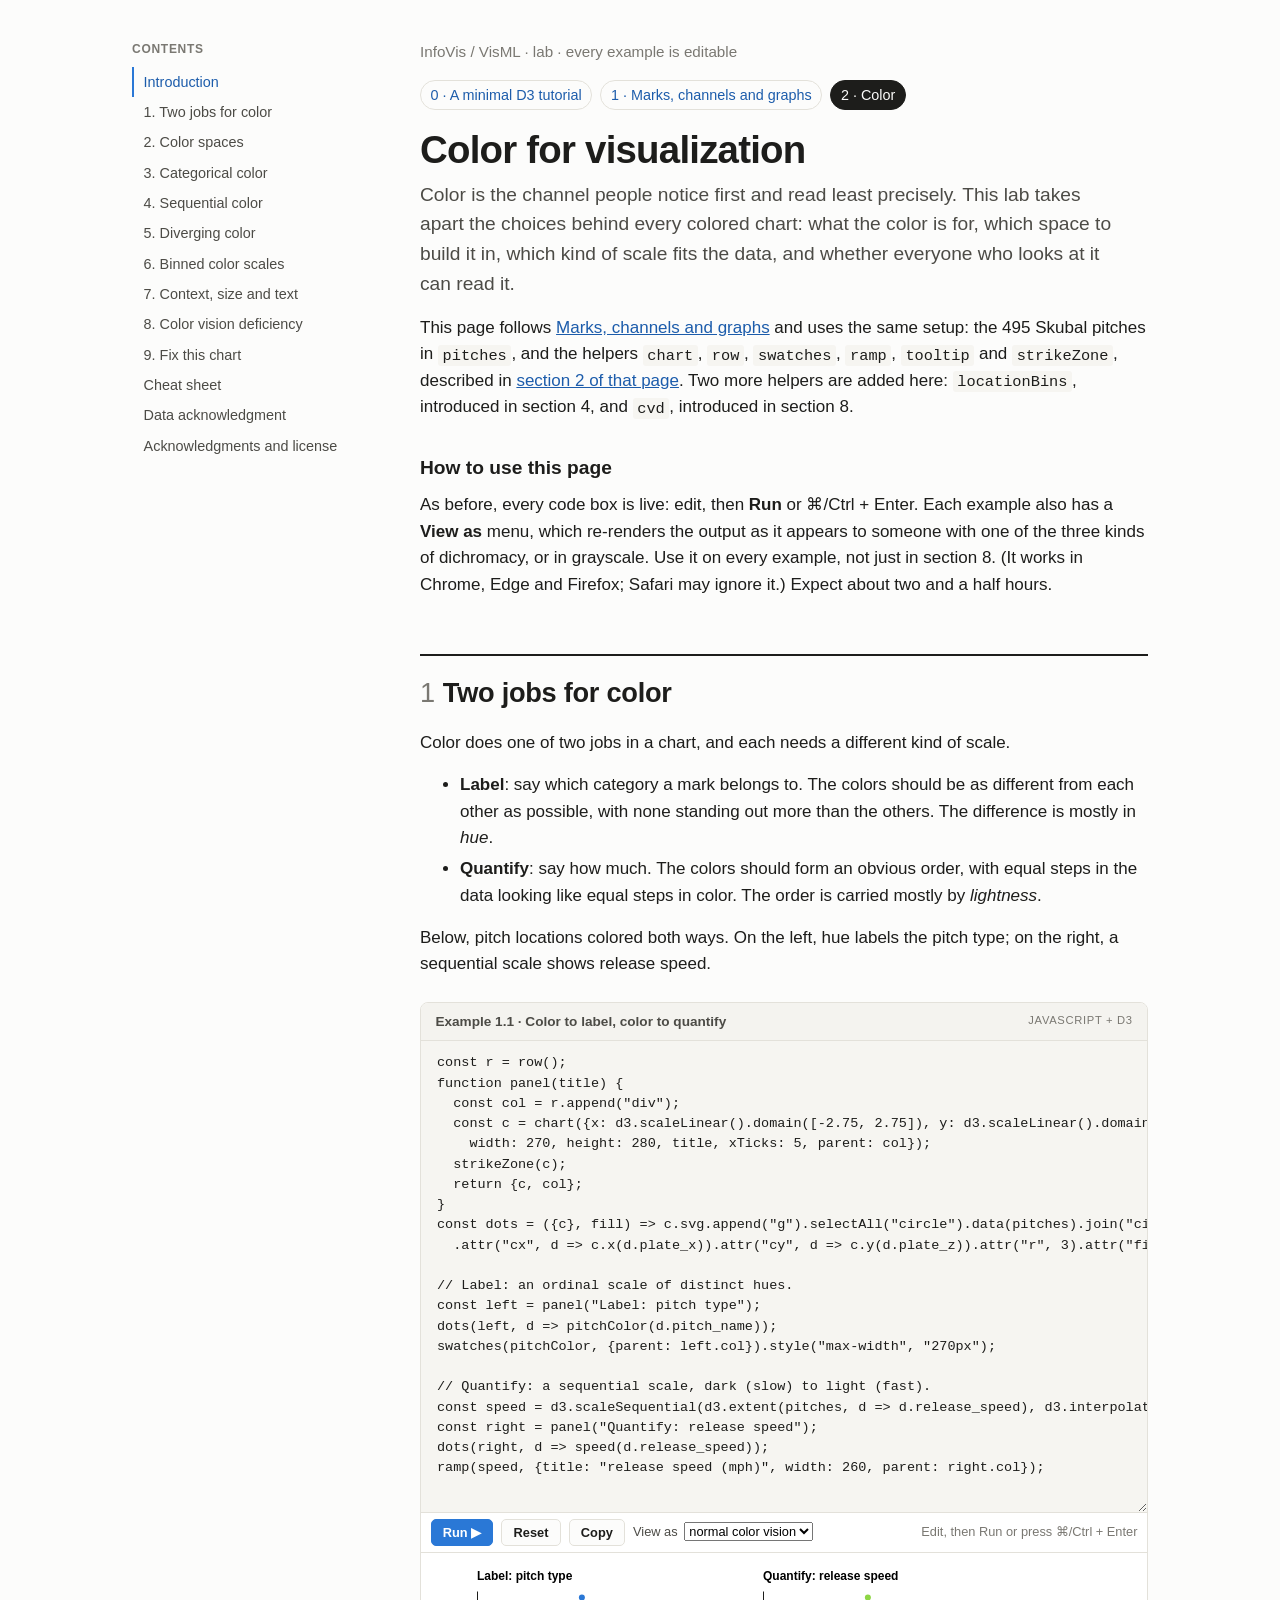
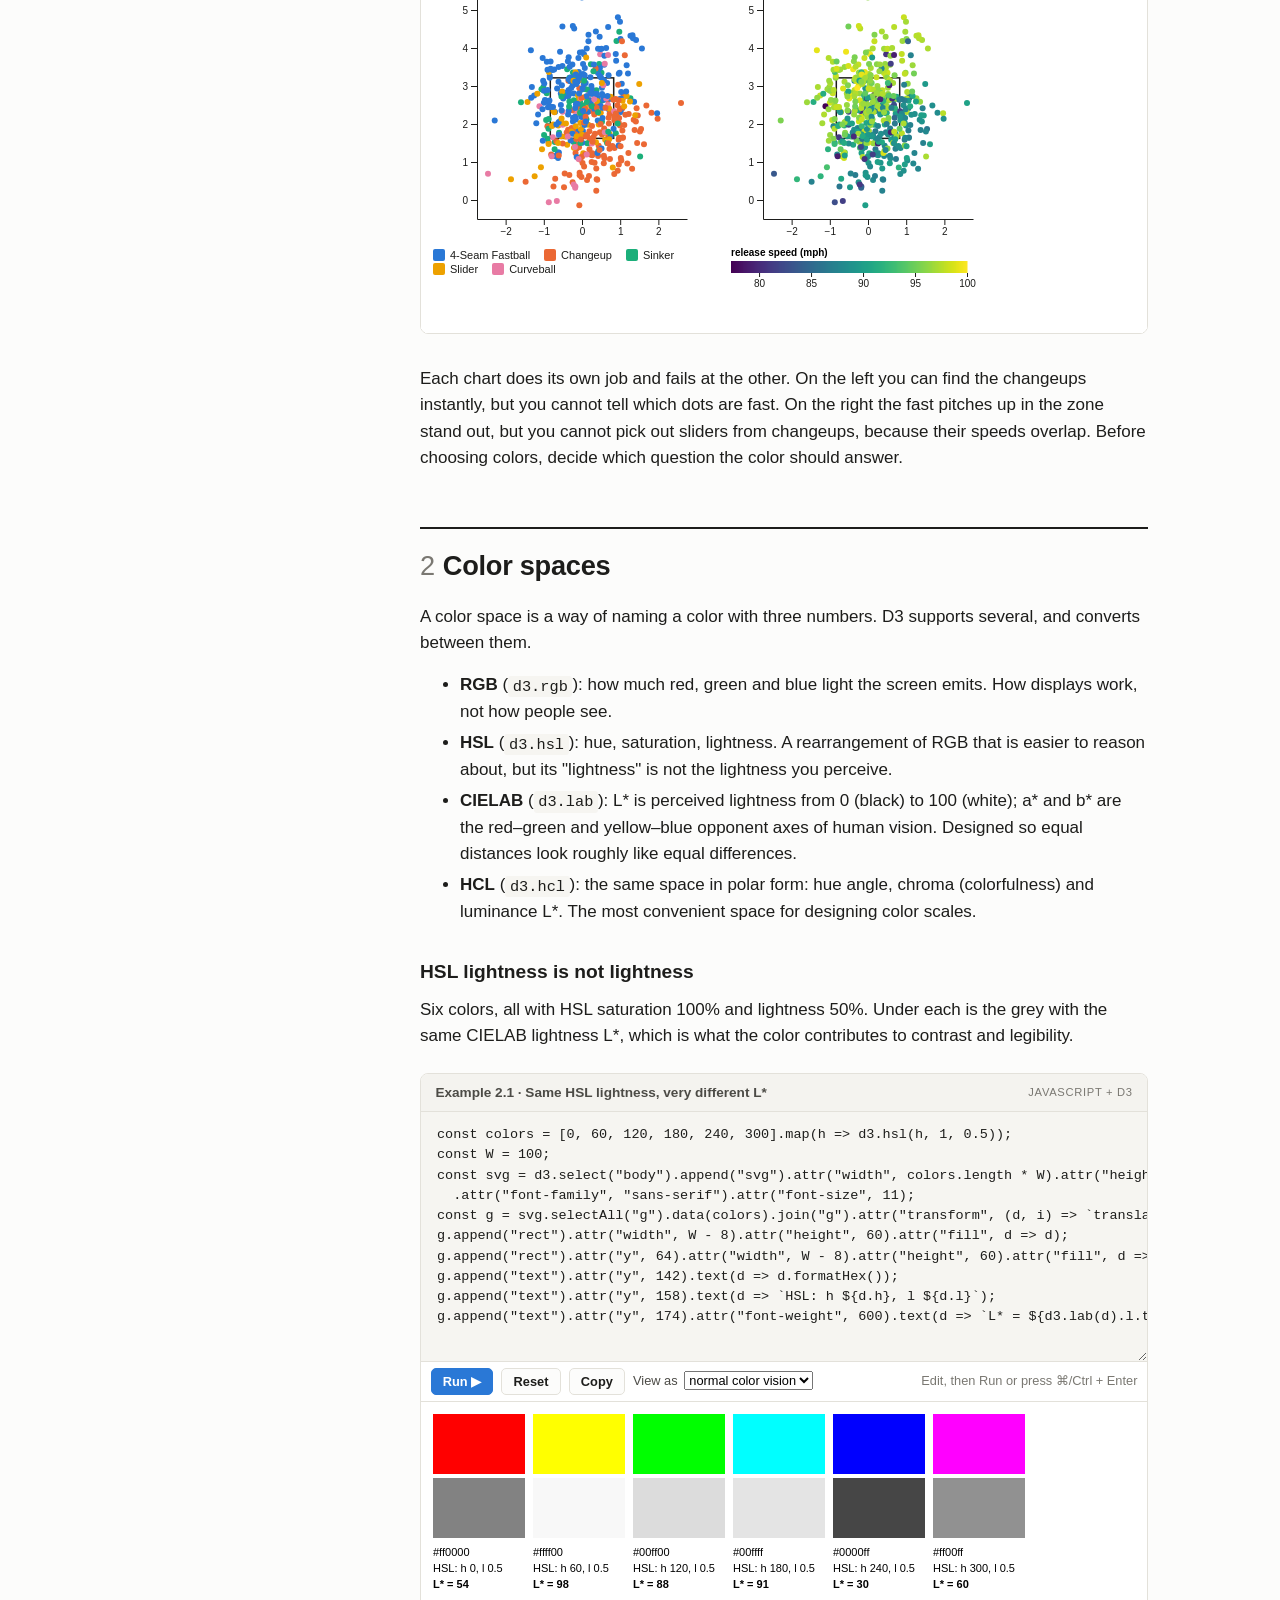
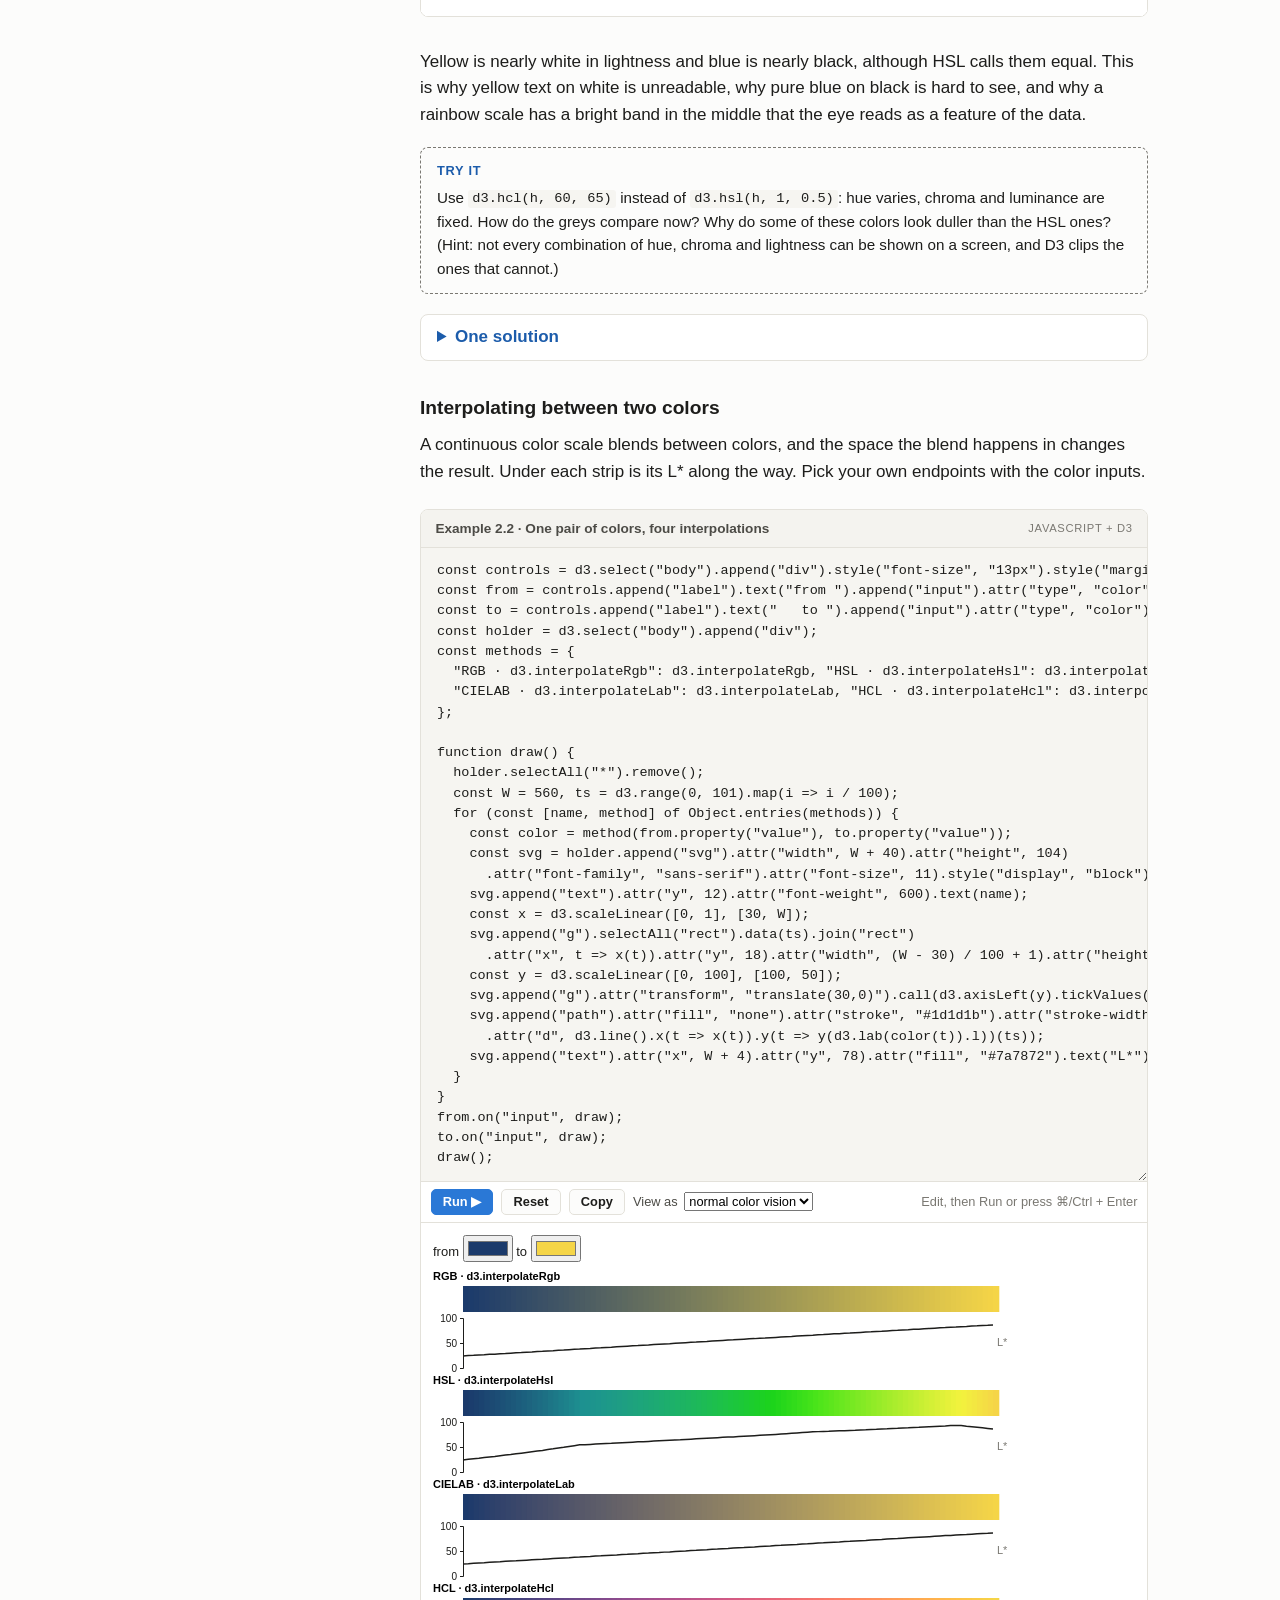
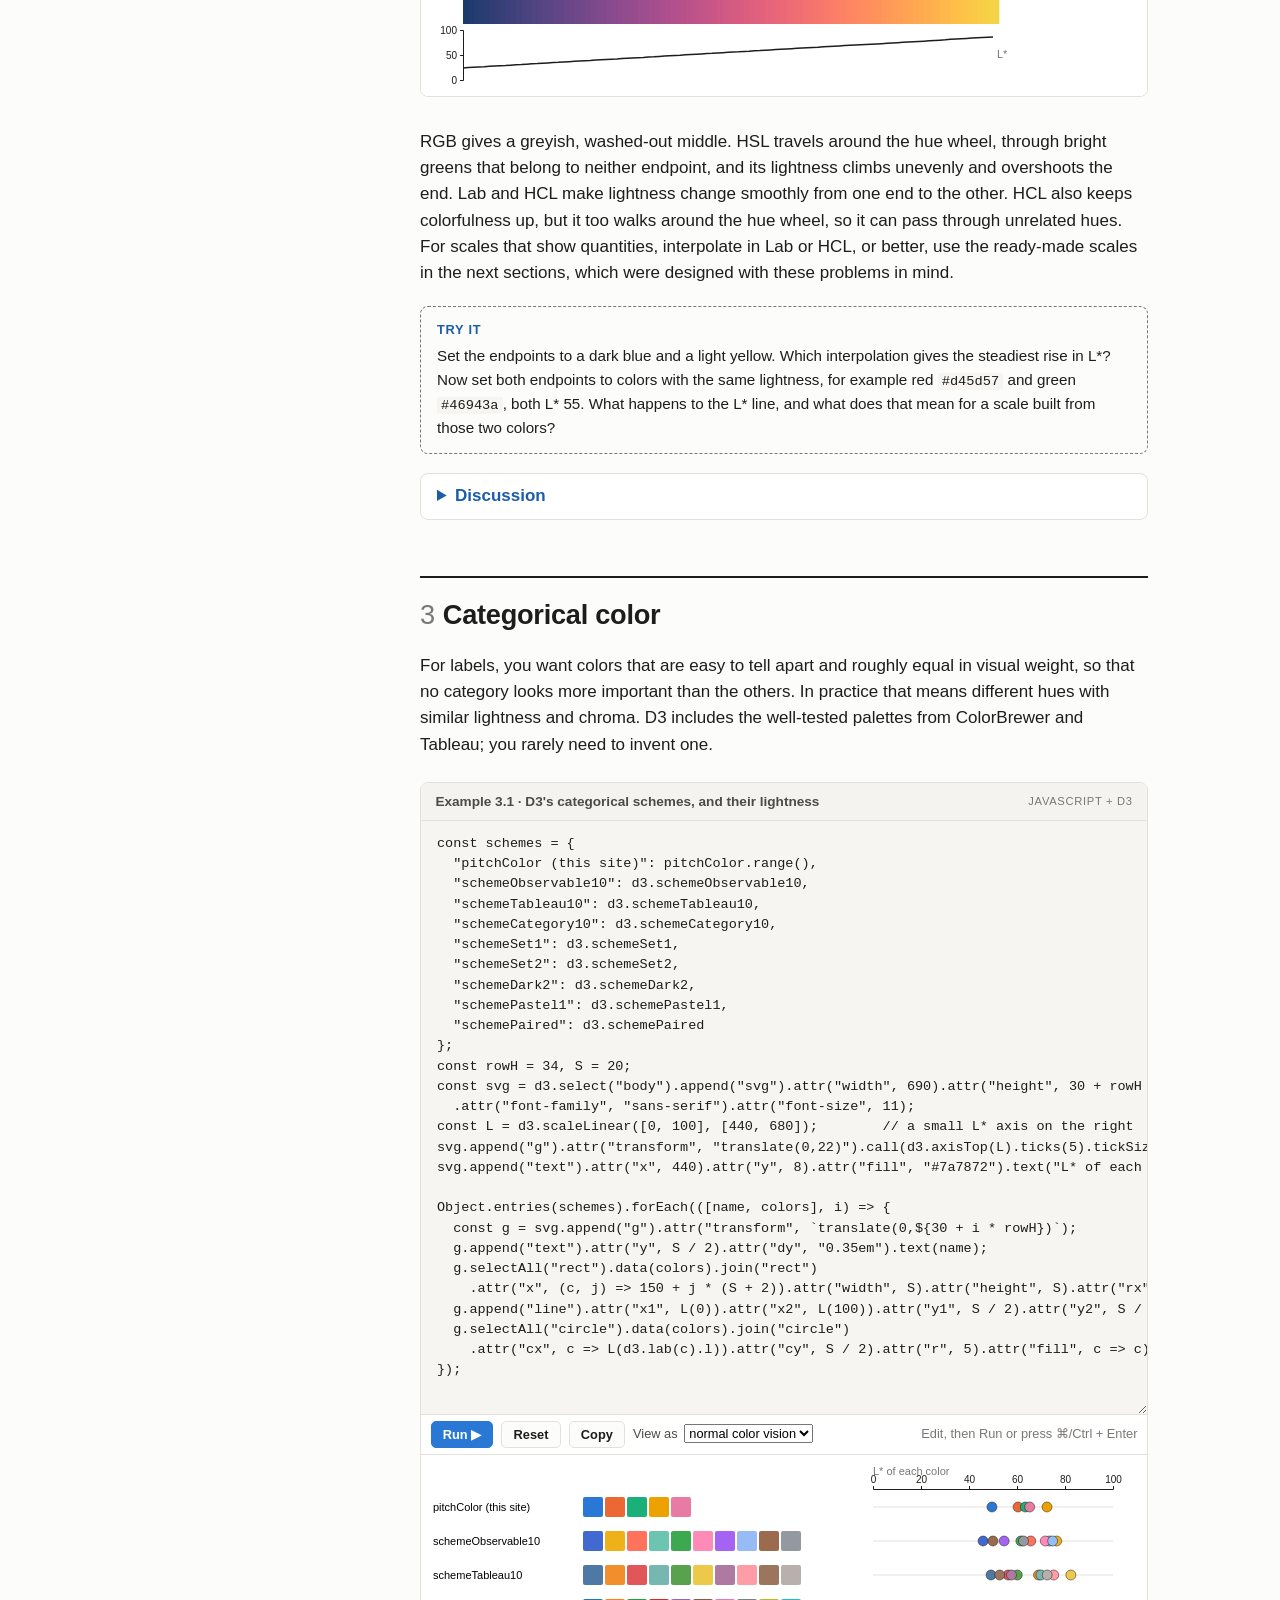
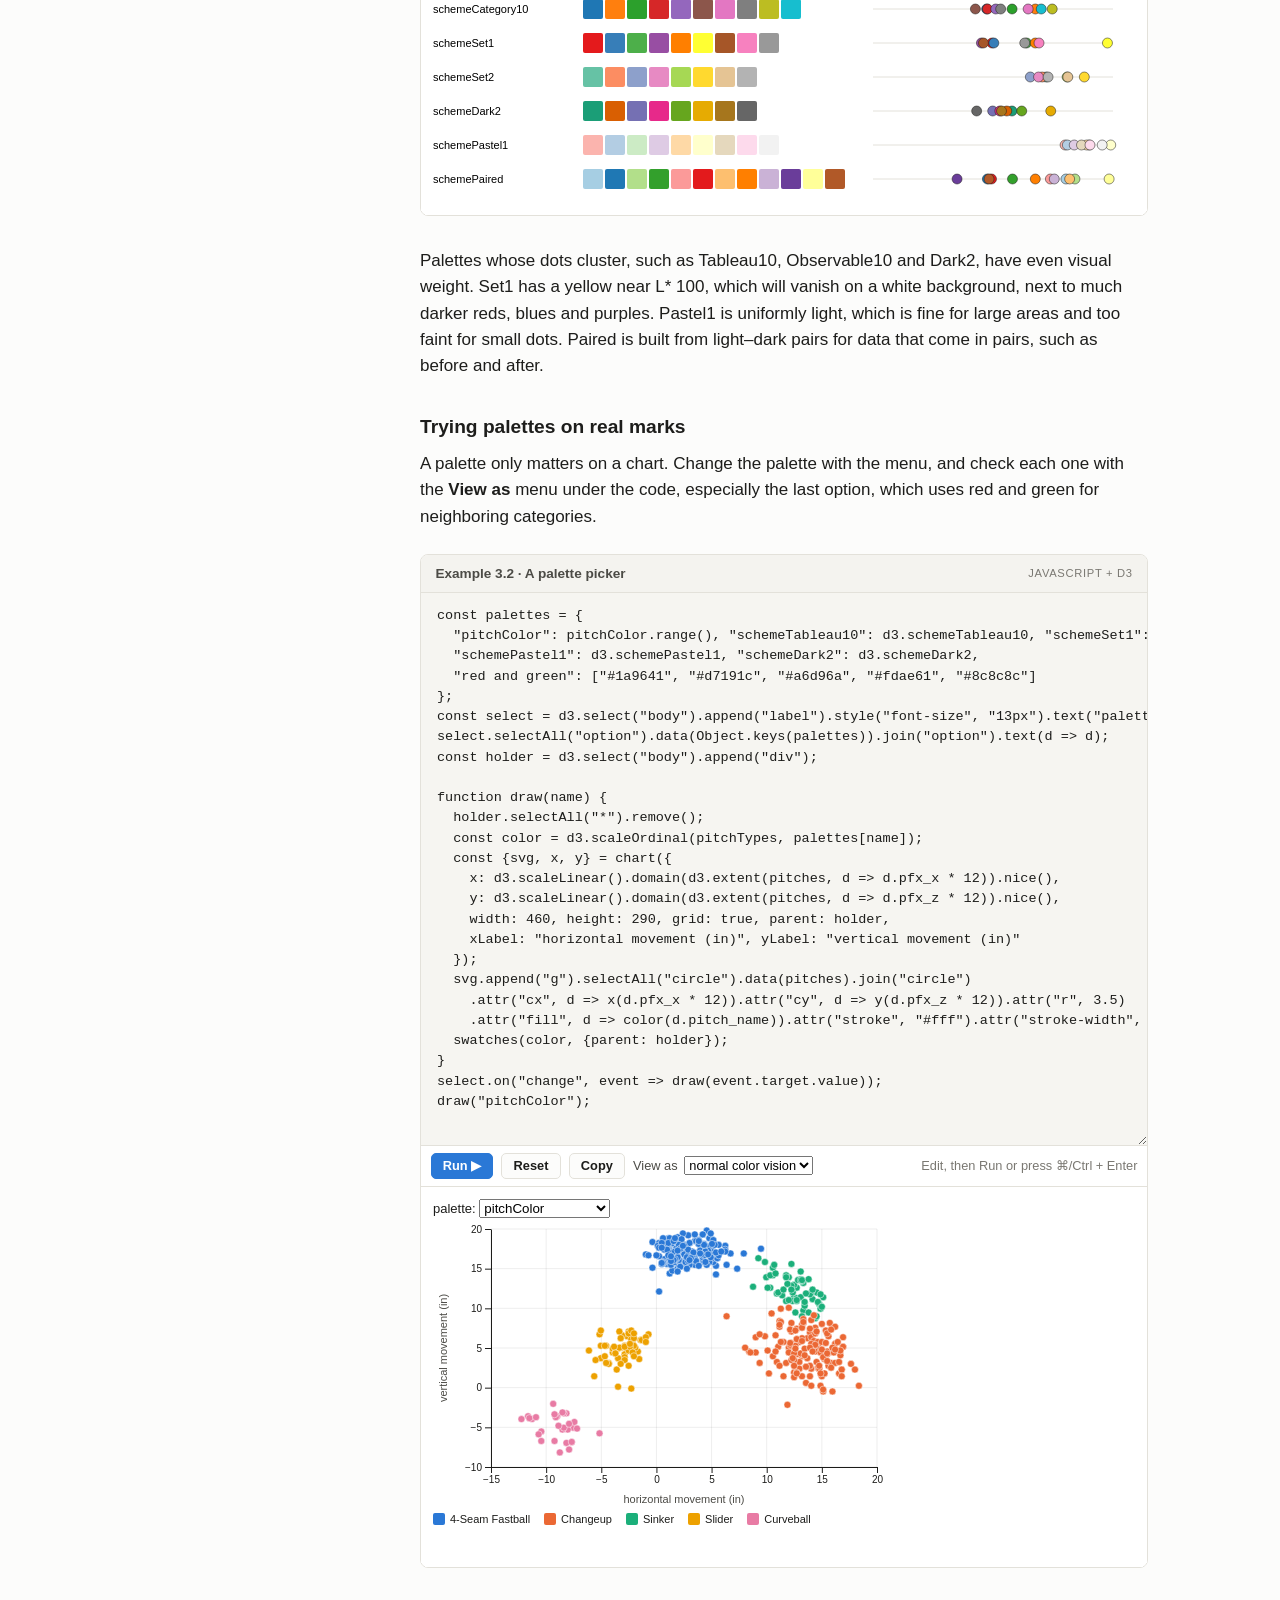
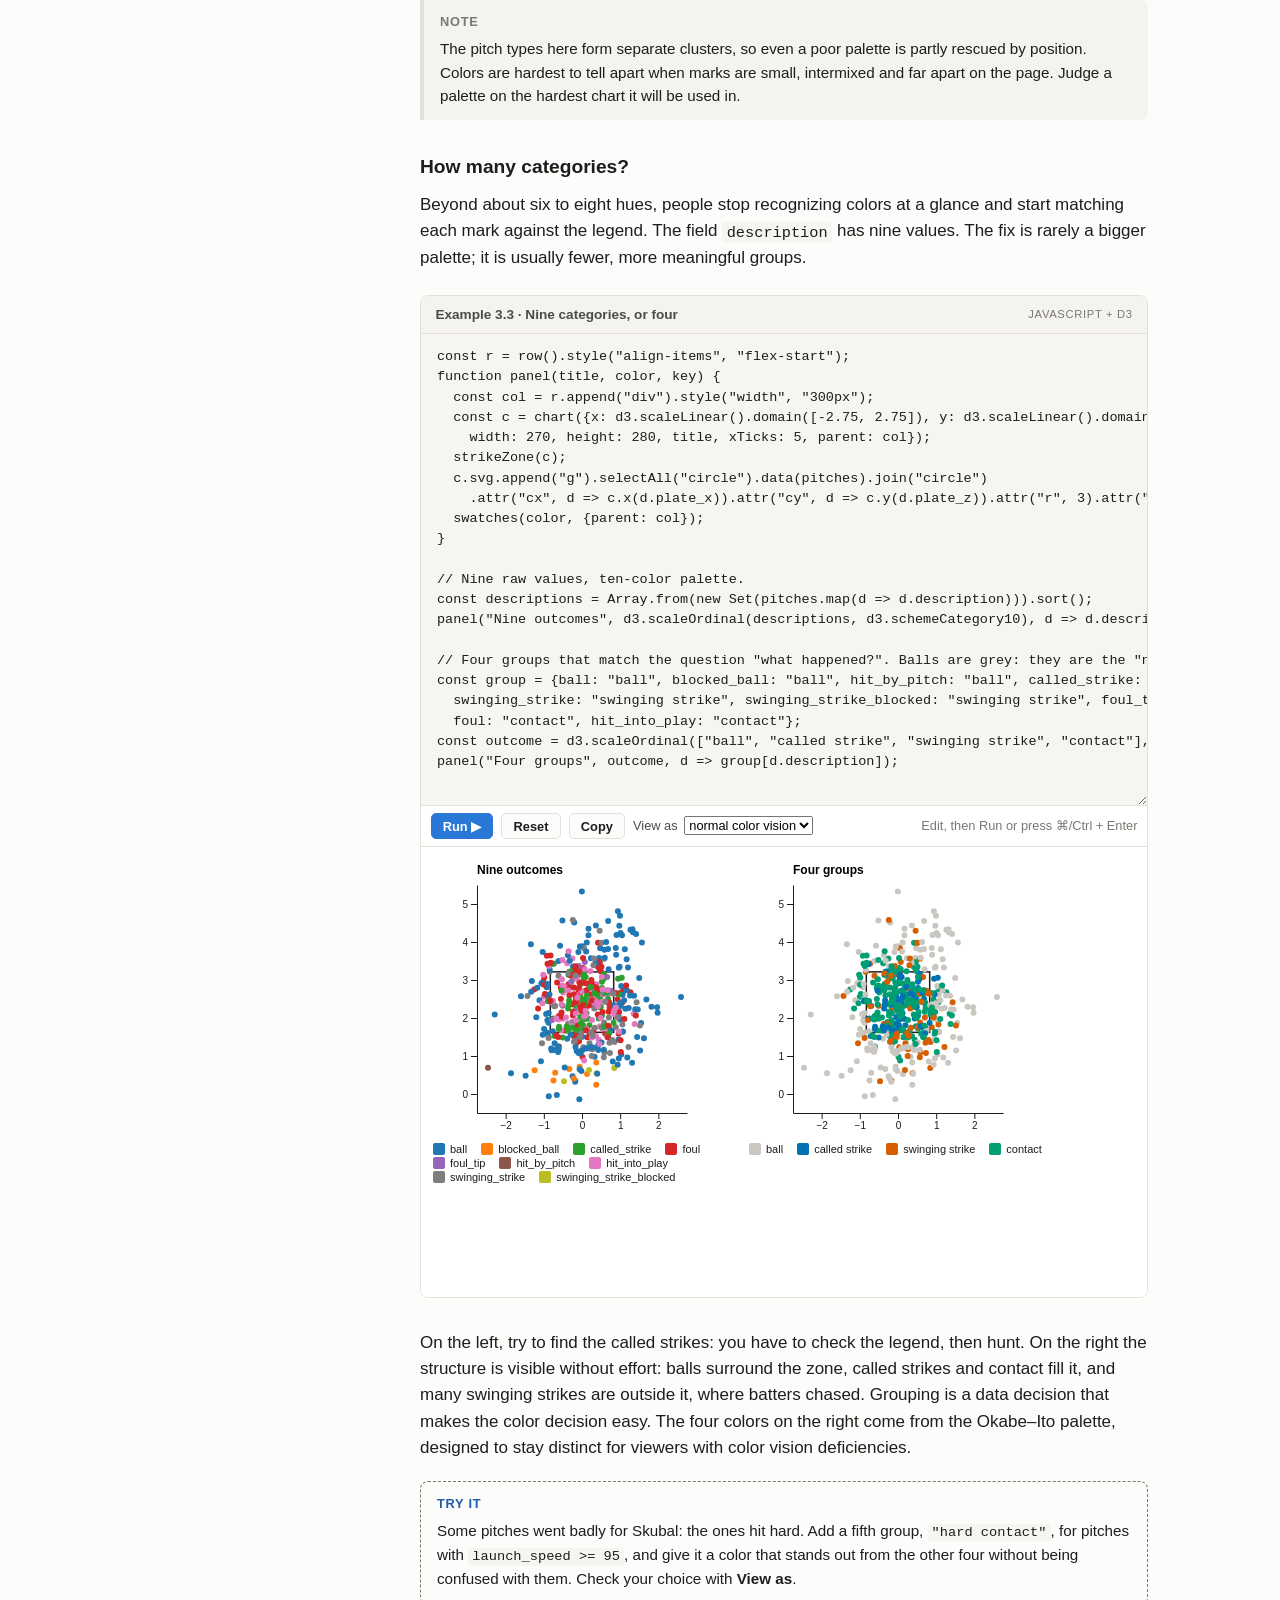
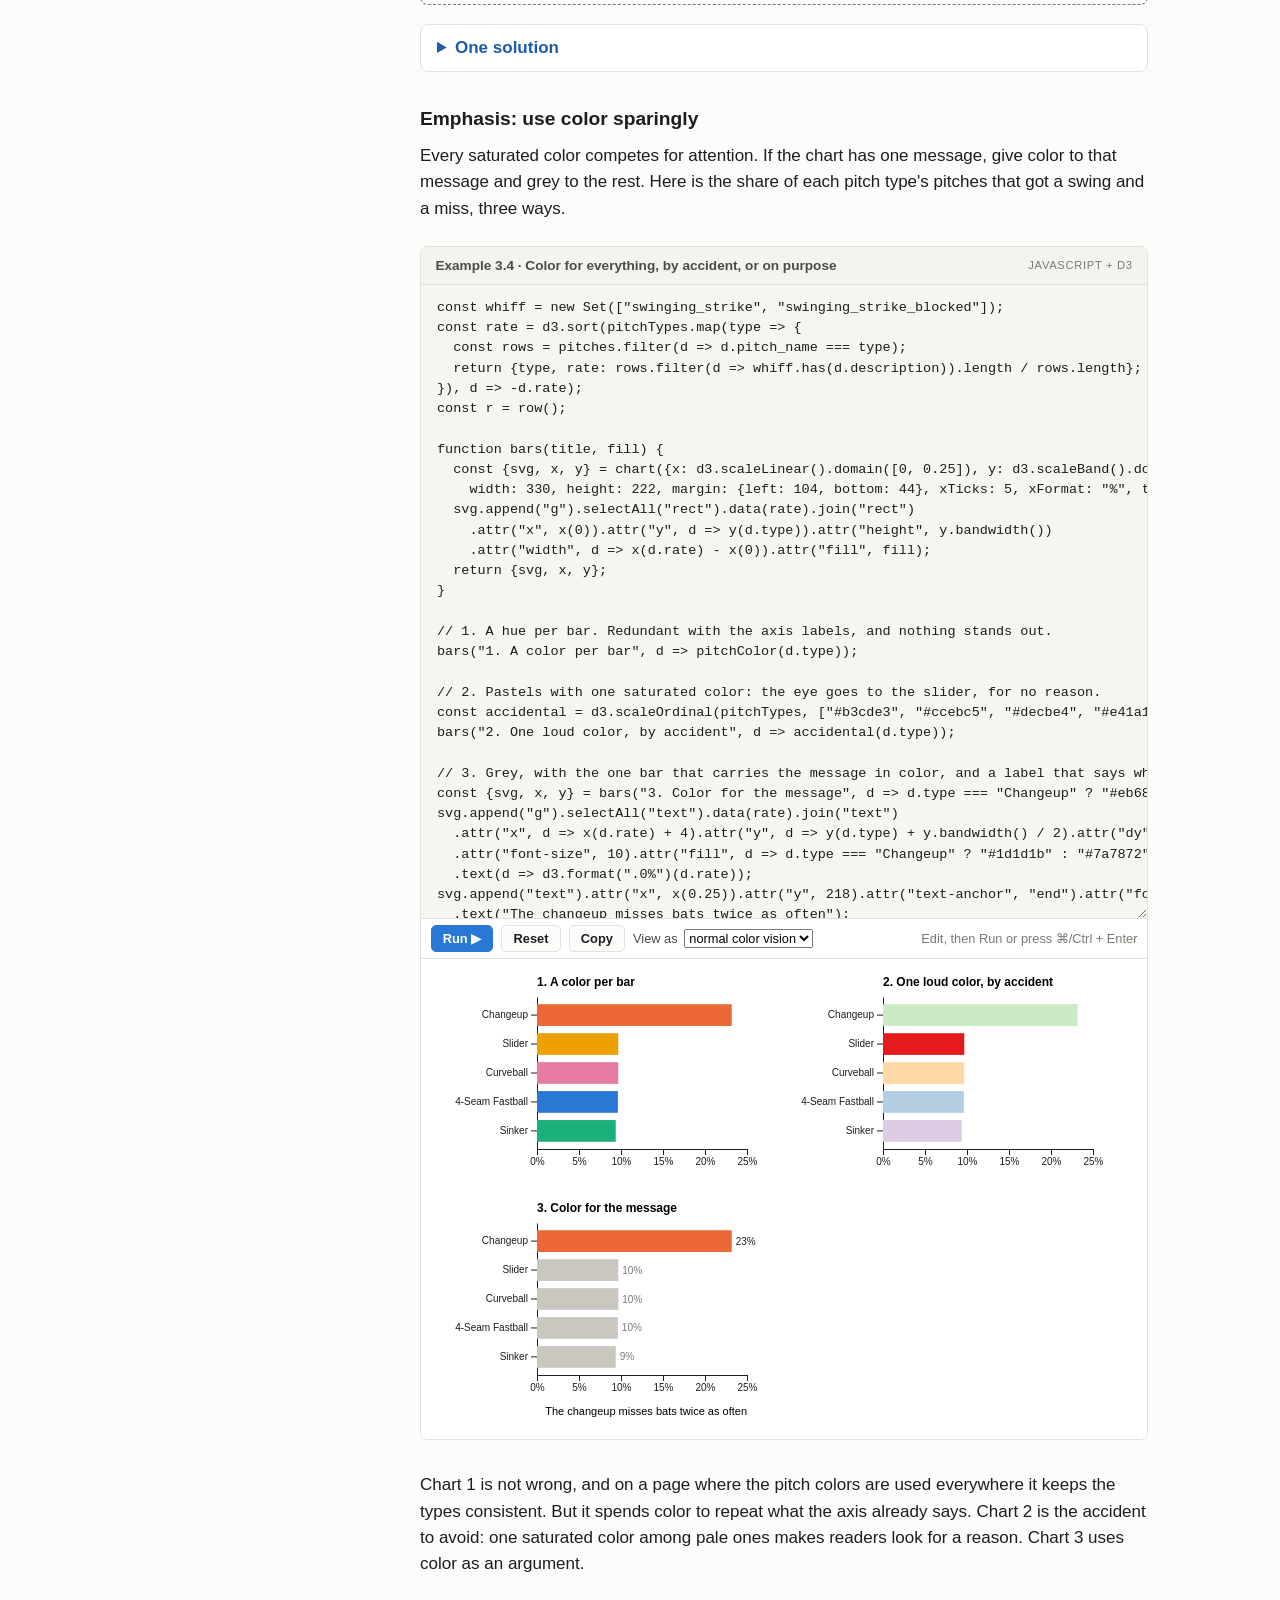
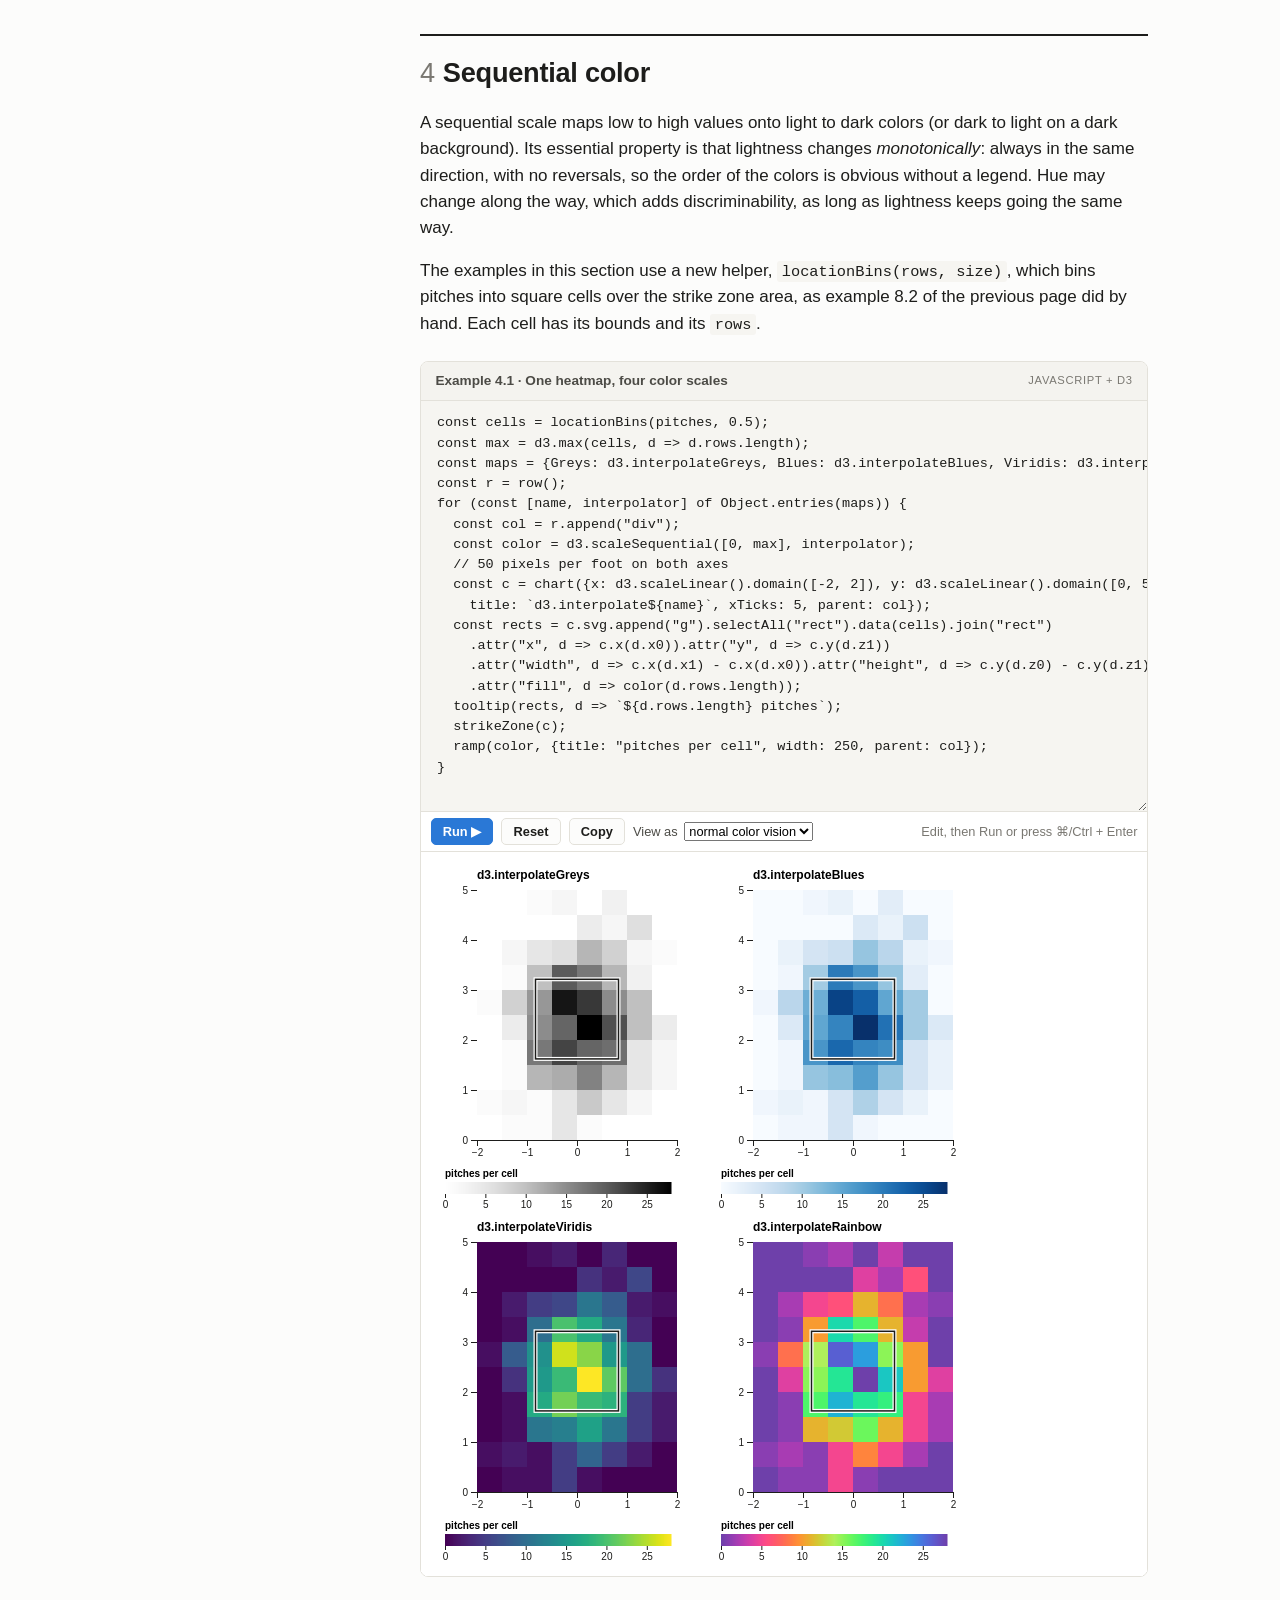
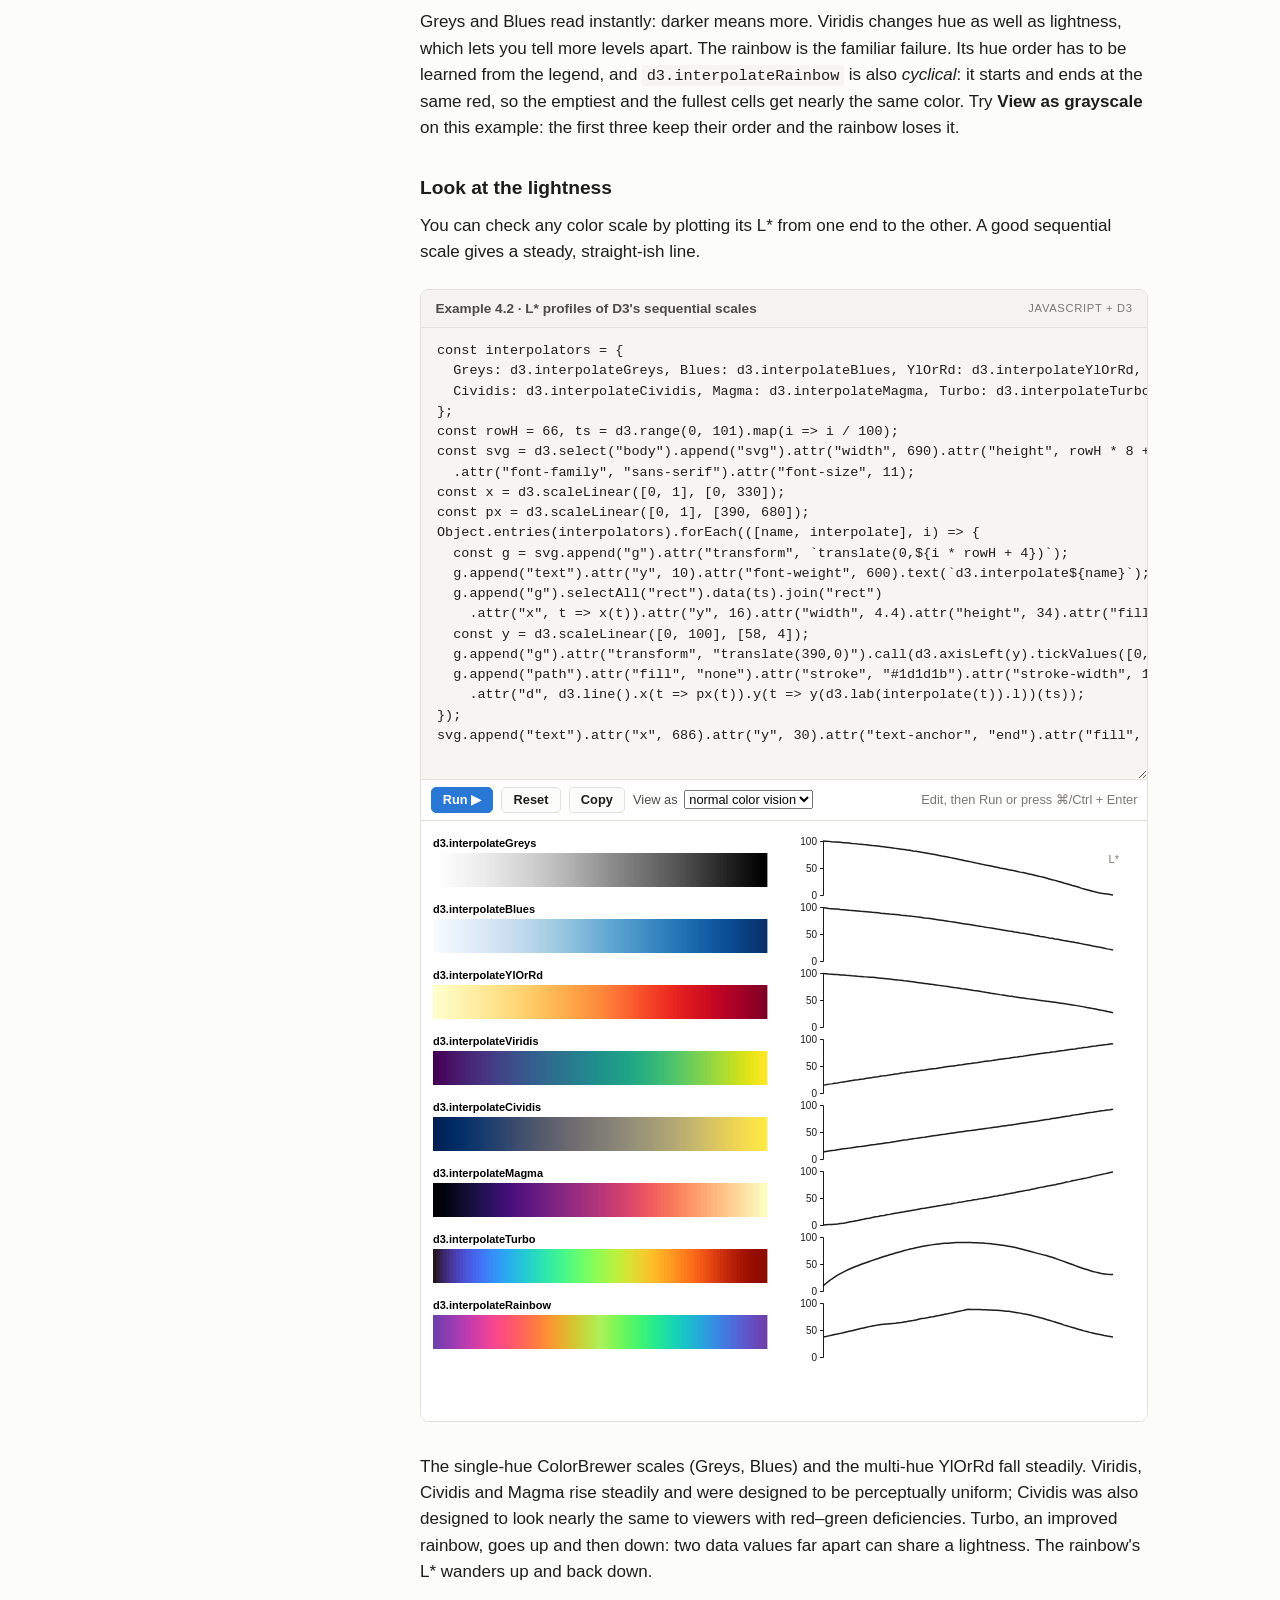
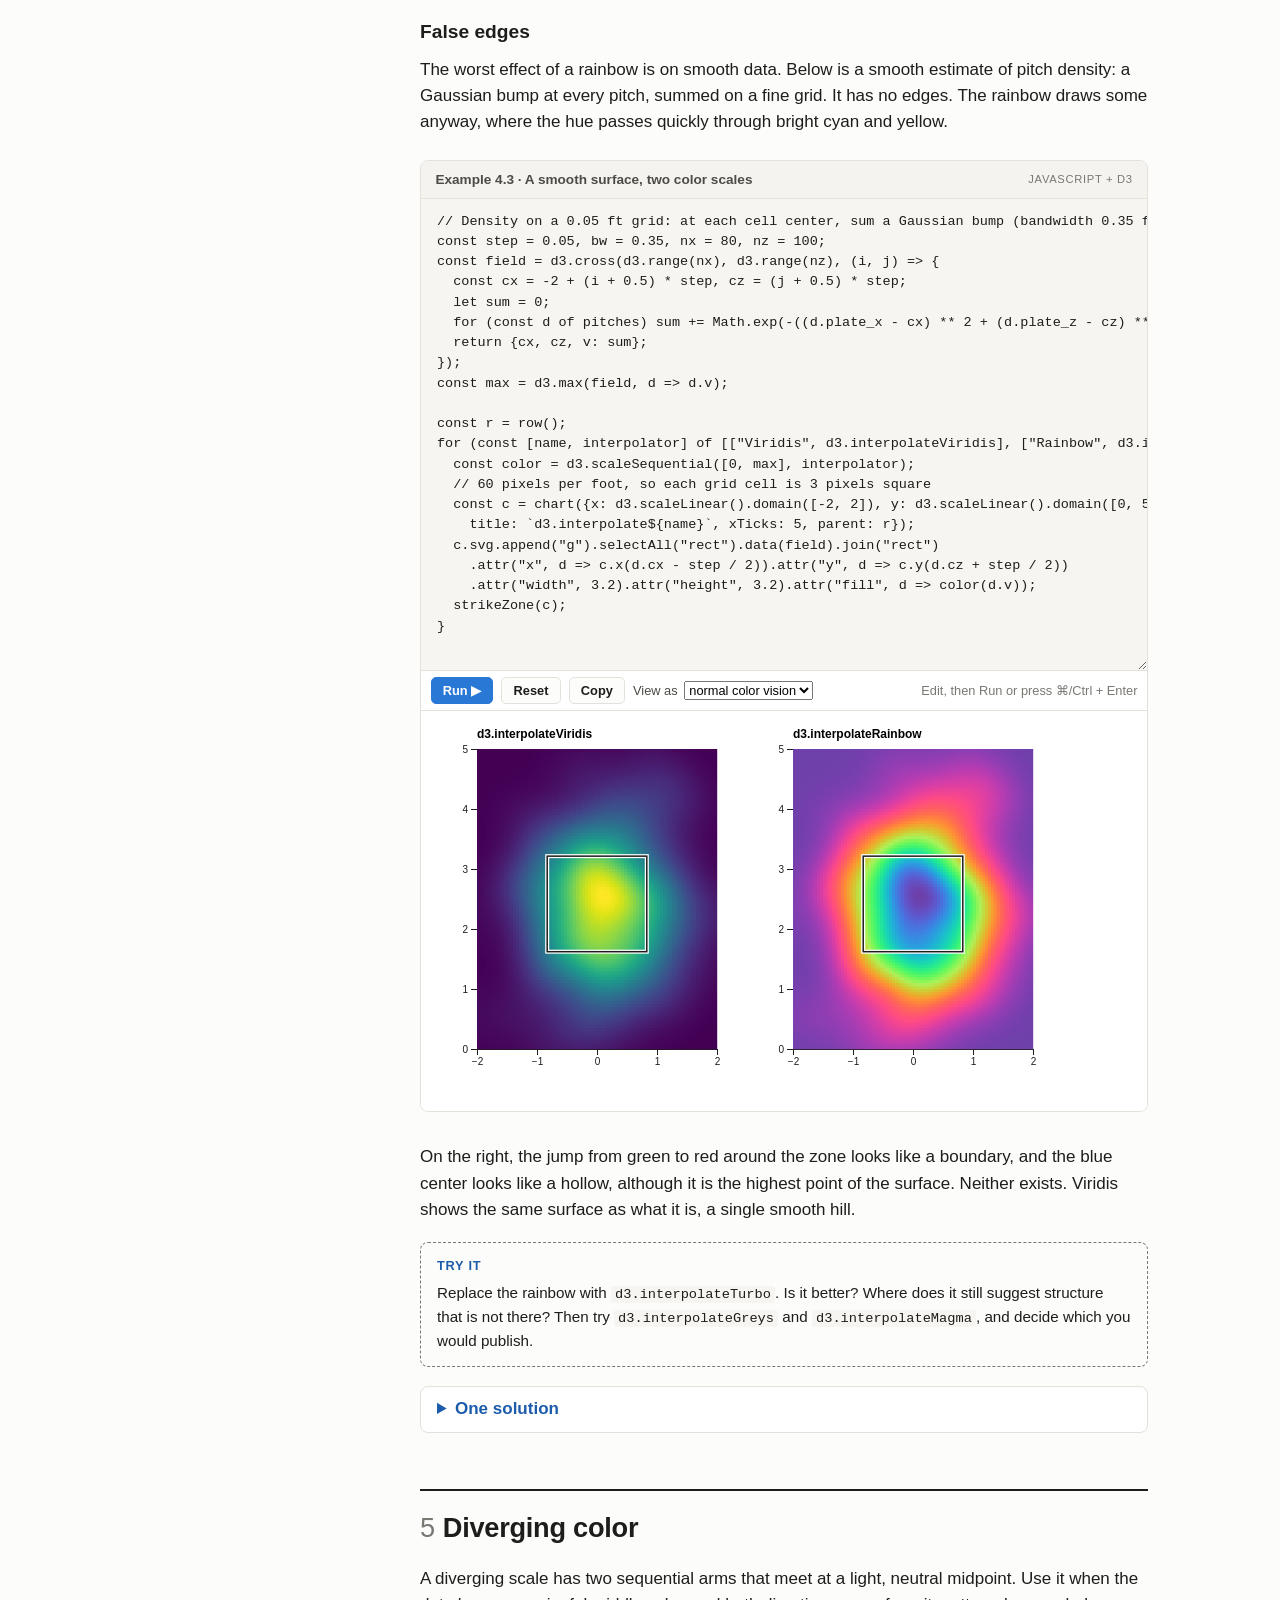
==== commit 2363e78d: "Add solutions to the color exercises Every exercise in color.html now has a collapsible discussion o" ====
--- a/color.html
+++ b/color.html
@@ -108,6 +108,29 @@
   </figure>
   <p>Yellow is nearly white in lightness and blue is nearly black, although HSL calls them equal. This is why yellow text on white is unreadable, why pure blue on black is hard to see, and why a rainbow scale has a bright band in the middle that the eye reads as a feature of the data.</p>
   <div class="exercise">Use <code>d3.hcl(h, 60, 65)</code> instead of <code>d3.hsl(h, 1, 0.5)</code>: hue varies, chroma and luminance are fixed. How do the greys compare now? Why do some of these colors look duller than the HSL ones? (Hint: not every combination of hue, chroma and lightness can be shown on a screen, and D3 clips the ones that cannot.)</div>
+  <details class="solution"><summary>One solution</summary>
+    <figure class="example" data-mode="js" data-height="330" data-title="Solution 2.1 · HSL and HCL, side by side">
+    <script type="text/plain">
+      const W = 100;
+      const rows = [["d3.hsl(h, 1, 0.5)", h => d3.hsl(h, 1, 0.5)], ["d3.hcl(h, 60, 65)", h => d3.hcl(h, 60, 65)]];
+      const svg = d3.select("body").append("svg").attr("width", 6 * W + 10).attr("height", 300)
+        .attr("font-family", "sans-serif").attr("font-size", 11);
+      rows.forEach(([name, make], r) => {
+        const colors = [0, 60, 120, 180, 240, 300].map(make);
+        const g = svg.append("g").attr("transform", `translate(0,${r * 150})`);
+        g.append("text").attr("y", 12).attr("font-weight", 600).text(name);
+        const cell = g.selectAll("g").data(colors).join("g").attr("transform", (d, i) => `translate(${i * W},20)`);
+        cell.append("rect").attr("width", W - 8).attr("height", 44).attr("fill", d => d.formatHex());
+        cell.append("rect").attr("y", 46).attr("width", W - 8).attr("height", 44).attr("fill", d => d3.lab(d3.lab(d.formatHex()).l, 0, 0));
+        // displayable() is false when the color is outside what sRGB can show, and formatHex() clips it.
+        cell.append("text").attr("y", 106).attr("font-weight", 600).text(d => `L* = ${d3.lab(d.formatHex()).l.toFixed(0)}`);
+        cell.append("text").attr("y", 120).attr("fill", d => d.displayable() ? "#4c4b46" : "#b3261e")
+          .text(d => d.displayable() ? "displayable" : "clipped");
+      });
+    </script>
+    </figure>
+    <p>With HCL the greys are nearly identical: L* 65 for four of the colors and 67 for the other two. Those two, the teal at hue 180 and the blue at 240, are marked "clipped": chroma 60 at that lightness is outside what an sRGB screen can show, so D3 clamps the channels, and that nudges their lightness. The HCL colors look duller than the HSL ones because they are: fully saturated HSL colors reach much higher chroma, but only by letting lightness swing from 30 to 98. You can have equal lightness or maximum colorfulness across hues, not both.</p>
+  </details>
 
   <h3>Interpolating between two colors</h3>
   <p>A continuous color scale blends between colors, and the space the blend happens in changes the result. Under each strip is its L* along the way. Pick your own endpoints with the color inputs.</p>
@@ -146,7 +169,11 @@
   </script>
   </figure>
   <p>RGB gives a greyish, washed-out middle. HSL travels around the hue wheel, through bright greens that belong to neither endpoint, and its lightness climbs unevenly and overshoots the end. Lab and HCL make lightness change smoothly from one end to the other. HCL also keeps colorfulness up, but it too walks around the hue wheel, so it can pass through unrelated hues. For scales that show quantities, interpolate in Lab or HCL, or better, use the ready-made scales in the next sections, which were designed with these problems in mind.</p>
-  <div class="exercise">Set the endpoints to a dark blue and a light yellow. Which interpolation gives the steadiest rise in L*? Now set both endpoints to colors with the same lightness, for example red <code>#e41a1c</code> and green <code>#4daf4a</code>. What happens to the L* line, and what does that mean for a scale built from those two colors?</div>
+  <div class="exercise">Set the endpoints to a dark blue and a light yellow. Which interpolation gives the steadiest rise in L*? Now set both endpoints to colors with the same lightness, for example red <code>#d45d57</code> and green <code>#46943a</code>, both L* 55. What happens to the L* line, and what does that mean for a scale built from those two colors?</div>
+  <details class="solution"><summary>Discussion</summary>
+    <p>From <code>#08306b</code> to <code>#ffffcc</code>, the largest gap between each L* line and a straight line from start to end is 0.2 for Lab, 1.0 for HCL, 1.7 for RGB and 33 for HSL. Lab gives the steadiest rise, and RGB is close only because these endpoints happen to differ mostly in lightness; HSL's detour around the hue wheel throws its lightness far off.</p>
+    <p>With <code>#d45d57</code> and <code>#46943a</code>, both at L* 55, the Lab and HCL lines are flat, and the RGB line sags in the middle, which is the muddy brown. A flat L* line means the scale has no lightness order at all: in grayscale every value looks the same, and the difference between the ends rests entirely on hue. For a reader with deuteranopia those two ends are only ΔE 6 apart. Never build a scale for quantities from two colors of equal lightness.</p>
+  </details>
 </section>
 
 <section id="categorical">
@@ -247,6 +274,36 @@
   </figure>
   <p>On the left, try to find the called strikes: you have to check the legend, then hunt. On the right the structure is visible without effort: balls surround the zone, called strikes and contact fill it, and many swinging strikes are outside it, where batters chased. Grouping is a data decision that makes the color decision easy. The four colors on the right come from the Okabe–Ito palette, designed to stay distinct for viewers with color vision deficiencies.</p>
   <div class="exercise">Some pitches went badly for Skubal: the ones hit hard. Add a fifth group, <code>"hard contact"</code>, for pitches with <code>launch_speed &gt;= 95</code>, and give it a color that stands out from the other four without being confused with them. Check your choice with <strong>View as</strong>.</div>
+  <details class="solution"><summary>One solution</summary>
+    <figure class="example" data-mode="js" data-height="440" data-title="Solution 3.3 · Five groups, with hard contact on top">
+    <script type="text/plain">
+      const group = {ball: "ball", blocked_ball: "ball", hit_by_pitch: "ball", called_strike: "called strike",
+        swinging_strike: "swinging strike", swinging_strike_blocked: "swinging strike", foul_tip: "swinging strike",
+        foul: "contact", hit_into_play: "contact"};
+      const groupOf = d => d.launch_speed >= 95 ? "hard contact" : group[d.description];
+      const outcome = d3.scaleOrdinal(["ball", "called strike", "swinging strike", "contact", "hard contact"],
+                                      ["#c9c7bf", "#0072b2", "#d55e00", "#009e73", "#000000"]);
+
+      const c = chart({x: d3.scaleLinear().domain([-2.75, 2.75]), y: d3.scaleLinear().domain([-0.5, 5.5]),
+        width: 270, height: 280, title: "Five groups", xTicks: 5});
+      strikeZone(c);
+      // Hard contact last, so it is drawn on top, and a little larger.
+      c.svg.append("g").selectAll("circle").data(d3.sort(pitches, d => groupOf(d) === "hard contact")).join("circle")
+        .attr("cx", d => c.x(d.plate_x)).attr("cy", d => c.y(d.plate_z))
+        .attr("r", d => groupOf(d) === "hard contact" ? 4 : 3).attr("fill", d => outcome(groupOf(d)));
+      swatches(outcome);
+
+      // How close is the new color to the others, for each kind of vision?
+      const dE = (a, b) => { const p = d3.lab(a), q = d3.lab(b); return Math.hypot(p.l - q.l, p.a - q.a, p.b - q.b); };
+      for (const kind of ["normal", "protanopia", "deuteranopia", "tritanopia"]) {
+        const sim = color => kind === "normal" ? color : cvd(color, kind);
+        const closest = d3.min(outcome.range().slice(0, 4), other => dE(sim("#000000"), sim(other)));
+        console.log(`${kind}: closest other group is ΔE ${closest.toFixed(1)} away`);
+      }
+    </script>
+    </figure>
+    <p>34 pitches were hit at 95 mph or more. Black is the simplest choice: it is far from all four other colors for every kind of vision (ΔE above 55), and it stands out without competing hue. The remaining Okabe–Ito colors also work: reddish purple <code>#cc79a7</code> stays at least ΔE 18 from the others under every simulation. Two traps: another blue would be confused with "called strike", and yellow <code>#f0e442</code> is nearly invisible on white. Drawing the group last, and slightly larger, matters as much as the color.</p>
+  </details>
 
   <h3>Emphasis: use color sparingly</h3>
   <p>Every saturated color competes for attention. If the chart has one message, give color to that message and grey to the rest. Here is the share of each pitch type's pitches that got a swing and a miss, three ways.</p>
@@ -373,6 +430,33 @@
   </figure>
   <p>On the right, the jump from green to red around the zone looks like a boundary, and the blue center looks like a hollow, although it is the highest point of the surface. Neither exists. Viridis shows the same surface as what it is, a single smooth hill.</p>
   <div class="exercise">Replace the rainbow with <code>d3.interpolateTurbo</code>. Is it better? Where does it still suggest structure that is not there? Then try <code>d3.interpolateGreys</code> and <code>d3.interpolateMagma</code>, and decide which you would publish.</div>
+  <details class="solution"><summary>One solution</summary>
+    <figure class="example" data-mode="js" data-height="400" data-title="Solution 4.3 · Turbo, Greys and Magma">
+    <script type="text/plain">
+      const step = 0.05, bw = 0.35, nx = 80, nz = 100;
+      const field = d3.cross(d3.range(nx), d3.range(nz), (i, j) => {
+        const cx = -2 + (i + 0.5) * step, cz = (j + 0.5) * step;
+        let sum = 0;
+        for (const d of pitches) sum += Math.exp(-((d.plate_x - cx) ** 2 + (d.plate_z - cz) ** 2) / (2 * bw * bw));
+        return {cx, cz, v: sum};
+      });
+      const max = d3.max(field, d => d.v);
+
+      // 40 pixels per foot, so each grid cell is 2 pixels square.
+      const r = row();
+      for (const [name, interpolator] of [["Turbo", d3.interpolateTurbo], ["Greys", d3.interpolateGreys], ["Magma", d3.interpolateMagma]]) {
+        const color = d3.scaleSequential([0, max], interpolator);
+        const c = chart({x: d3.scaleLinear().domain([-2, 2]), y: d3.scaleLinear().domain([0, 5]), width: 220, height: 252,
+          title: `d3.interpolate${name}`, xTicks: 5, parent: r});
+        c.svg.append("g").selectAll("rect").data(field).join("rect")
+          .attr("x", d => c.x(d.cx - step / 2)).attr("y", d => c.y(d.cz + step / 2))
+          .attr("width", 2.2).attr("height", 2.2).attr("fill", d => color(d.v));
+        strikeZone(c);
+      }
+    </script>
+    </figure>
+    <p>Turbo is better than the rainbow: it runs from low to high without wrapping around, so the peak and the empty edges no longer share a color. But its lightness rises and then falls (example 4.2): the lightest part of the image is the yellow-green ring halfway up the hill, and the actual peak is a darker red. The brightest feature is a ring around the peak, not the peak itself. Greys and Magma both show one hill with the darkest or brightest point at the top. For publication, Magma or Viridis: perceptually even, readable in grayscale, and with enough hue change to tell more levels apart than Greys.</p>
+  </details>
 </section>
 
 <section id="diverging">
@@ -441,6 +525,30 @@
   </figure>
   <p>With the data's extent as the domain, each arm is stretched to its own maximum, so +0.9 is as dark a blue as −1.4 is a red. The reader compares colors and concludes the fast innings were as extreme as the slow ones. The symmetric domain gives equal differences equal colors. Note also the numbers: several cells average fewer than five pitches, so no color here should be trusted far. Hover to see the counts.</p>
   <div class="exercise">RdBu uses red for "below". In baseball, a slower fastball may be a warning sign, but red–blue also suggests cold and hot, or political parties. Try <code>d3.interpolatePuOr</code> and <code>d3.interpolateBrBG</code>. Which reads most neutrally? Which would you use for a pitching coach?</div>
+  <details class="solution"><summary>One solution</summary>
+    <figure class="example" data-mode="js" data-height="520" data-title="Solution 5.2 · Three diverging schemes">
+    <script type="text/plain">
+      const fastballs = pitches.filter(d => d.pitch_name === "4-Seam Fastball");
+      const average = d3.mean(fastballs, d => d.release_speed);
+      const games = Array.from(new Set(pitches.map(d => d.game_date)));
+      const innings = d3.range(1, 8);
+      const stats = d3.rollup(fastballs, g => d3.mean(g, d => d.release_speed) - average, d => d.game_date, d => d.inning);
+      const cells = d3.cross(games, innings, (game, inning) => ({game, inning, diff: stats.get(game).get(inning)}))
+        .filter(d => d.diff !== undefined);
+      const m = d3.max(cells, d => Math.abs(d.diff));
+
+      for (const name of ["RdBu", "PuOr", "BrBG"]) {
+        const color = d3.scaleDiverging([-m, 0, m], d3[`interpolate${name}`]);
+        const {svg, x, y} = chart({x: d3.scaleBand().domain(innings), y: d3.scaleBand().domain(games),
+          width: 420, height: 150, margin: {left: 80}, title: `d3.interpolate${name}`});
+        svg.append("g").selectAll("rect").data(cells).join("rect")
+          .attr("x", d => x(d.inning)).attr("y", d => y(d.game))
+          .attr("width", x.bandwidth() - 2).attr("height", y.bandwidth() - 2).attr("fill", d => color(d.diff));
+      }
+    </script>
+    </figure>
+    <p>There is no single right answer. PuOr and BrBG read most neutrally: purple, orange, brown and teal carry no strong good–bad or hot–cold meaning, and both stay distinct for readers with red–green deficiencies. For a pitching coach, whose question is "when did his velocity drop?", a scheme where slower is the warm, alarming end fits the task, and RdBu does that; keep it, but say in the title that red means slower. The point of the exercise is that a color scale carries associations along with the data, and you should pick the associations on purpose.</p>
+  </details>
 </section>
 
 <section id="binned">
@@ -477,6 +585,35 @@
   </figure>
   <p>The three maps disagree about how much of the area is "busy". Quantize reserves its darkest class for the few cells near the maximum. Quantile spreads the non-empty cells evenly over the classes, which maximizes contrast but makes a cell with 16 pitches look like one with 28. Threshold uses round numbers a reader can remember: none, a few, some, many, very many. Whichever you choose, the legend must show the breaks.</p>
   <div class="exercise">Change the threshold breaks to <code>[1, 3, 6, 12]</code> and the palette to <code>d3.schemeYlGnBu[5]</code>. Then change the cell size in <code>locationBins</code> to <code>0.25</code>: which of the three scales keeps its meaning when the counts per cell change?</div>
+  <details class="solution"><summary>One solution</summary>
+    <figure class="example" data-mode="js" data-height="340" data-title="Solution 6.1 · Smaller cells, same breaks">
+    <script type="text/plain">
+      const cellSize = 0.25;                              // try 0.5
+      const cells = locationBins(pitches, cellSize);
+      const counts = cells.map(d => d.rows.length);
+      const scales = {
+        Quantize: d3.scaleQuantize([0, d3.max(counts)], d3.schemeYlGnBu[5]),
+        Quantile: d3.scaleQuantile(counts.filter(n => n > 0), d3.schemeYlGnBu[5]),
+        Threshold: d3.scaleThreshold([1, 3, 6, 12], d3.schemeYlGnBu[5])
+      };
+      const r = row();
+      for (const [name, color] of Object.entries(scales)) {
+        const col = r.append("div");
+        const c = chart({x: d3.scaleLinear().domain([-2, 2]), y: d3.scaleLinear().domain([0, 5]), width: 212, height: 242,
+          title: `d3.scale${name}`, xTicks: 4, parent: col});
+        c.svg.append("g").selectAll("rect").data(cells).join("rect")
+          .attr("x", d => c.x(d.x0)).attr("y", d => c.y(d.z1))
+          .attr("width", d => c.x(d.x1) - c.x(d.x0)).attr("height", d => c.y(d.z0) - c.y(d.z1))
+          .attr("fill", d => color(d.rows.length));
+        strikeZone(c);
+        ramp(color, {width: 205, tickFormat: ".0f", parent: col});
+        console.log(`${name}: cells per class, light to dark: ${color.range().map(k => counts.filter(n => color(n) === k).length).join(", ")}`);
+      }
+    </script>
+    </figure>
+    <p>With quarter-foot cells each cell holds a quarter of the area, and the busiest cell drops from 28 pitches to 11. Quantize and quantile rescale themselves to the new counts, so what each color means changes: the darkest quantize class used to start at 22 pitches and now starts at 9. Threshold is the only one whose colors keep their meaning, "12 or more pitches", and so its map changes: no cell reaches 12, and the darkest class is empty.</p>
+    <p>Neither behavior is wrong, but a reader who compares two maps needs the same color to mean the same thing. The robust fix is to divide by area first: color pitches per square foot, and then threshold breaks mean the same thing at any cell size.</p>
+  </details>
 </section>
 
 <section id="context">
@@ -614,6 +751,29 @@
   </figure>
   <p>The red-and-green palette collapses for protanopes and deuteranopes, as expected, and so do the first five colors of Category10, whose green, orange and red merge. This site's pitch colors hold up under protanopia but come close to the line under deuteranopia and tritanopia, which is one reason the charts on these pages also separate pitch types by position. Okabe–Ito stays above the line for all three, at the cost of a yellow that is hard to see on white. Every palette has a weakest pair, underlined; do not put those two next to each other. Palette designers automate exactly this test. Note that ΔE in CIELAB is only an approximation of perceived difference, and the 15 used here is a rule of thumb, not a standard.</p>
   <div class="exercise">Replace one color in <code>pitchColor</code> to raise its worst ΔE under deuteranopia without lowering it under normal vision. Is there a trade-off between the two?</div>
+  <details class="solution"><summary>One solution</summary>
+    <figure class="example" data-mode="js" data-height="330" data-title="Solution 8.1 · Trying replacements for one pitch color">
+    <script type="text/plain">
+      const dE = (a, b) => { const p = d3.lab(a), q = d3.lab(b); return Math.hypot(p.l - q.l, p.a - q.a, p.b - q.b); };
+      const worst = (palette, kind) => d3.min(d3.cross(d3.range(5), d3.range(5)).filter(([i, j]) => i < j),
+        ([i, j]) => dE(kind === "normal" ? palette[i] : cvd(palette[i], kind), kind === "normal" ? palette[j] : cvd(palette[j], kind)));
+      const kinds = ["normal", "protanopia", "deuteranopia", "tritanopia"];
+      const report = (label, palette) => console.log(`${label.padEnd(26)} ${kinds.map(k => `${k.slice(0, 5)} ${worst(palette, k).toFixed(1)}`).join("  ")}`);
+
+      const original = pitchColor.range();
+      report("pitchColor", original);
+      // The weakest pair under deuteranopia is Sinker (slot 2) and Curveball (slot 4). Try new curveball colors.
+      for (const candidate of ["#8c564b", "#000000", "#17becf", "#4a3aa7", "#7f7f7f"]) {
+        const palette = original.slice();
+        palette[4] = candidate;
+        report(`Curveball → ${candidate}`, palette);
+      }
+      swatches(d3.scaleOrdinal(pitchTypes, [...original.slice(0, 4), "#8c564b"]), {title: "With a brown curveball:"});
+    </script>
+    </figure>
+    <p>The weakest pair under deuteranopia is the sinker's green and the curveball's pink, ΔE 12.9. Replacing the pink with brown <code>#8c564b</code> raises the worst deuteranopia pair to 18.2 and leaves the worst normal-vision pair unchanged at 37.6. Black does even better on those numbers, 21.4, and a dark violet does worse under normal vision.</p>
+    <p>The trade-offs do not show up in ΔE. Brown and black are much darker than the other four colors, whose L* runs from 50 to 72, so the curveballs would look heavier and more important than the rest. And a fix for one kind of vision can break another: cyan <code>#17becf</code> also raises deuteranopia to 21.4, but drops tritanopia from 13.8 to 10.6. That is why the solution reports all four. Palettes are designed as a whole, and a single-color fix usually needs a second encoding as well, such as the symbols of <a href="marks.html#channels">example 3.3 of the marks page</a>.</p>
+  </details>
 
   <h3>The red–green diverging scale</h3>
   <p><code>d3.interpolateRdYlGn</code> is popular because red and green feel like "bad" and "good". It is also the scale that fails for the most readers. Here is the strike-rate map from example 5.1 with RdYlGn and with PuOr, and both simulated for deuteranopia.</p>
@@ -711,6 +871,34 @@
     <p>Other reasonable fixes: <code>d3.interpolateViridis</code> instead of Blues, a binned <code>d3.scaleThreshold</code> at 25/50/75%, or a small multiple per pitch type. Check whichever you choose with <strong>View as</strong>.</p>
   </details>
   <div class="exercise">Make your own chart from the pitch data that needs color to answer a question neither page asked. Write down, before coding, which job the color does, what kind of scale that implies, and the domain. Check it in grayscale and under deuteranopia before you call it done.</div>
+  <details class="solution"><summary>A worked example</summary>
+    <p><strong>Question:</strong> where in the zone did batters hit the ball hardest? <strong>Color's job:</strong> quantify average exit velocity per location cell. <strong>Kind of scale:</strong> sequential, because exit velocity has no meaningful middle; binned, because baseball already has a meaningful break, 95 mph, which Statcast calls a hard-hit ball. <strong>Domain:</strong> breaks at 70, 80, 90 and 95 mph, chosen for meaning rather than from the data's extent. Cells with fewer than three batted balls are left out.</p>
+    <figure class="example" data-mode="js" data-height="450" data-title="Solution 9.3 · Average exit velocity by location">
+    <script type="text/plain">
+      const hit = pitches.filter(d => d.launch_speed !== null);
+      const cells = locationBins(hit, 0.5).filter(d => d.rows.length >= 3)
+        .map(d => ({...d, speed: d3.mean(d.rows, r => r.launch_speed)}));
+      const color = d3.scaleThreshold([70, 80, 90, 95], d3.schemeOrRd[5]);
+
+      const c = chart({x: d3.scaleLinear().domain([-2, 2]), y: d3.scaleLinear().domain([0, 5]), width: 300, height: 368,
+        margin: {top: 30, bottom: 42}, xTicks: 5, title: "Average exit velocity, by location",
+        xLabel: "catcher's view, feet from the middle of the plate",
+        description: "Heatmap of average exit velocity in half-foot cells over the strike zone"});
+      const size = c.x(0.5) - c.x(0);
+      const rects = c.svg.append("g").selectAll("rect").data(cells).join("rect")
+        .attr("x", d => c.x(d.x0)).attr("y", d => c.y(d.z1)).attr("width", size - 1).attr("height", size - 1)
+        .attr("fill", d => color(d.speed));
+      tooltip(rects, d => `${d.speed.toFixed(0)} mph average over ${d.rows.length} batted balls`);
+      strikeZone(c);
+      c.svg.append("g").attr("pointer-events", "none").selectAll("text").data(cells).join("text")
+        .attr("x", d => c.x(d.x0) + size / 2).attr("y", d => c.y(d.z1) + size / 2).attr("dy", "0.35em")
+        .attr("text-anchor", "middle").attr("font-size", 9)
+        .attr("fill", d => d3.lab(color(d.speed)).l > 55 ? "#1d1d1b" : "#fff").text(d => d.speed.toFixed(0));
+      ramp(color, {title: "average exit velocity (mph); 95+ is hard-hit", width: 290, tickFormat: ".0f"});
+    </script>
+    </figure>
+    <p>Only 20 cells have three or more batted balls, and their averages run from 60 to 96 mph; the one hard-hit cell, in the upper half of the zone toward the catcher's right, rests on 5 balls. Checked with <strong>View as</strong>: OrRd is a single-hue ramp in lightness, so it survives grayscale and all three simulations, and the printed numbers mean no one has to decode the color at all.</p>
+  </details>
 </section>
 
 <section id="cheatsheet">
--- a/tutorial.css
+++ b/tutorial.css
@@ -71,3 +71,5 @@
 details.solution { border: 1px solid var(--rule); border-radius: 8px; padding: .6rem 1rem; margin: 1.2rem 0; background: #fff; }
 details.solution summary { cursor: pointer; font-weight: 600; color: var(--accent-ink); }
 .next-page { margin-top: 3rem; padding: 1rem 1.2rem; border: 2px solid var(--ink); border-radius: 8px; font-size: 1.05rem; }
+figure.example .bar .saved { font-size: .75rem; color: var(--accent-ink); }
+button.copy-pre { font: 600 .8rem var(--sans); padding: .3rem .7rem; margin: .6rem 0 -.2rem; border-radius: 5px; border: 1px solid var(--rule); background: var(--paper); color: var(--ink); cursor: pointer; }
